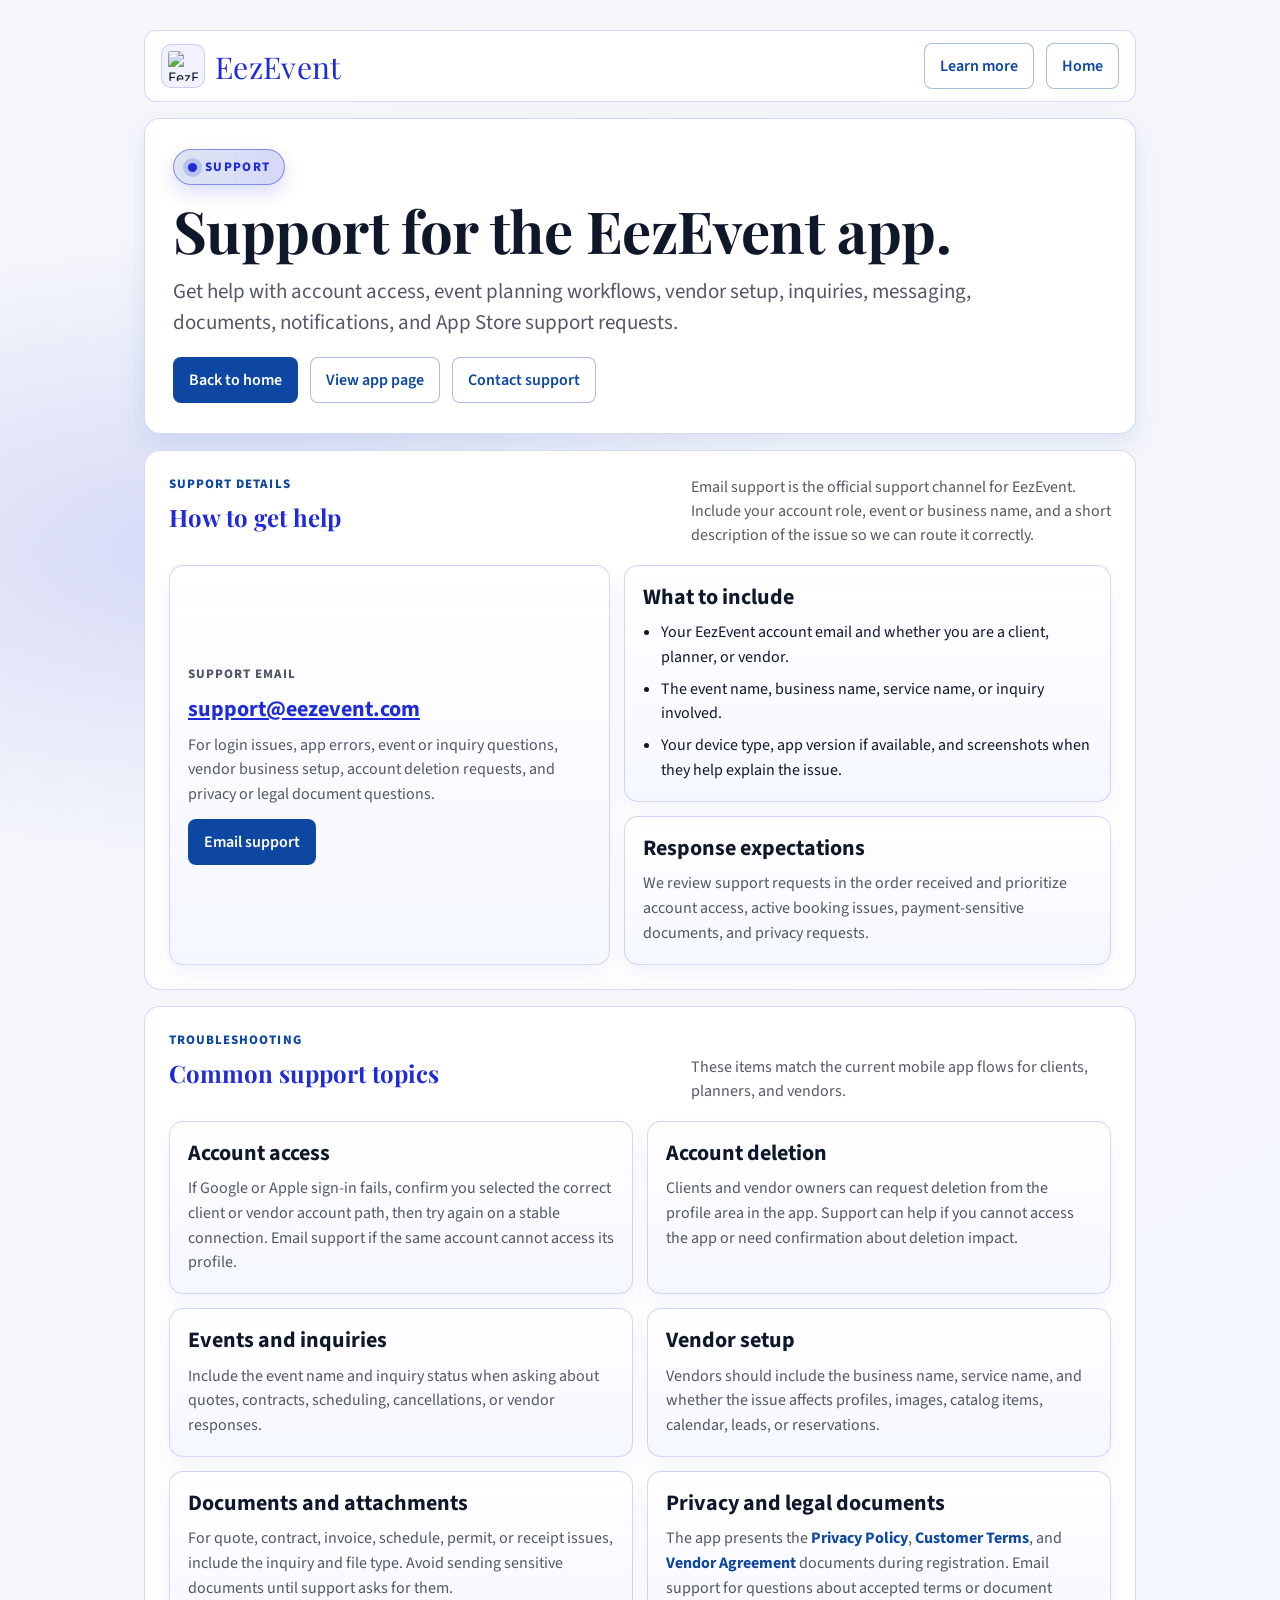
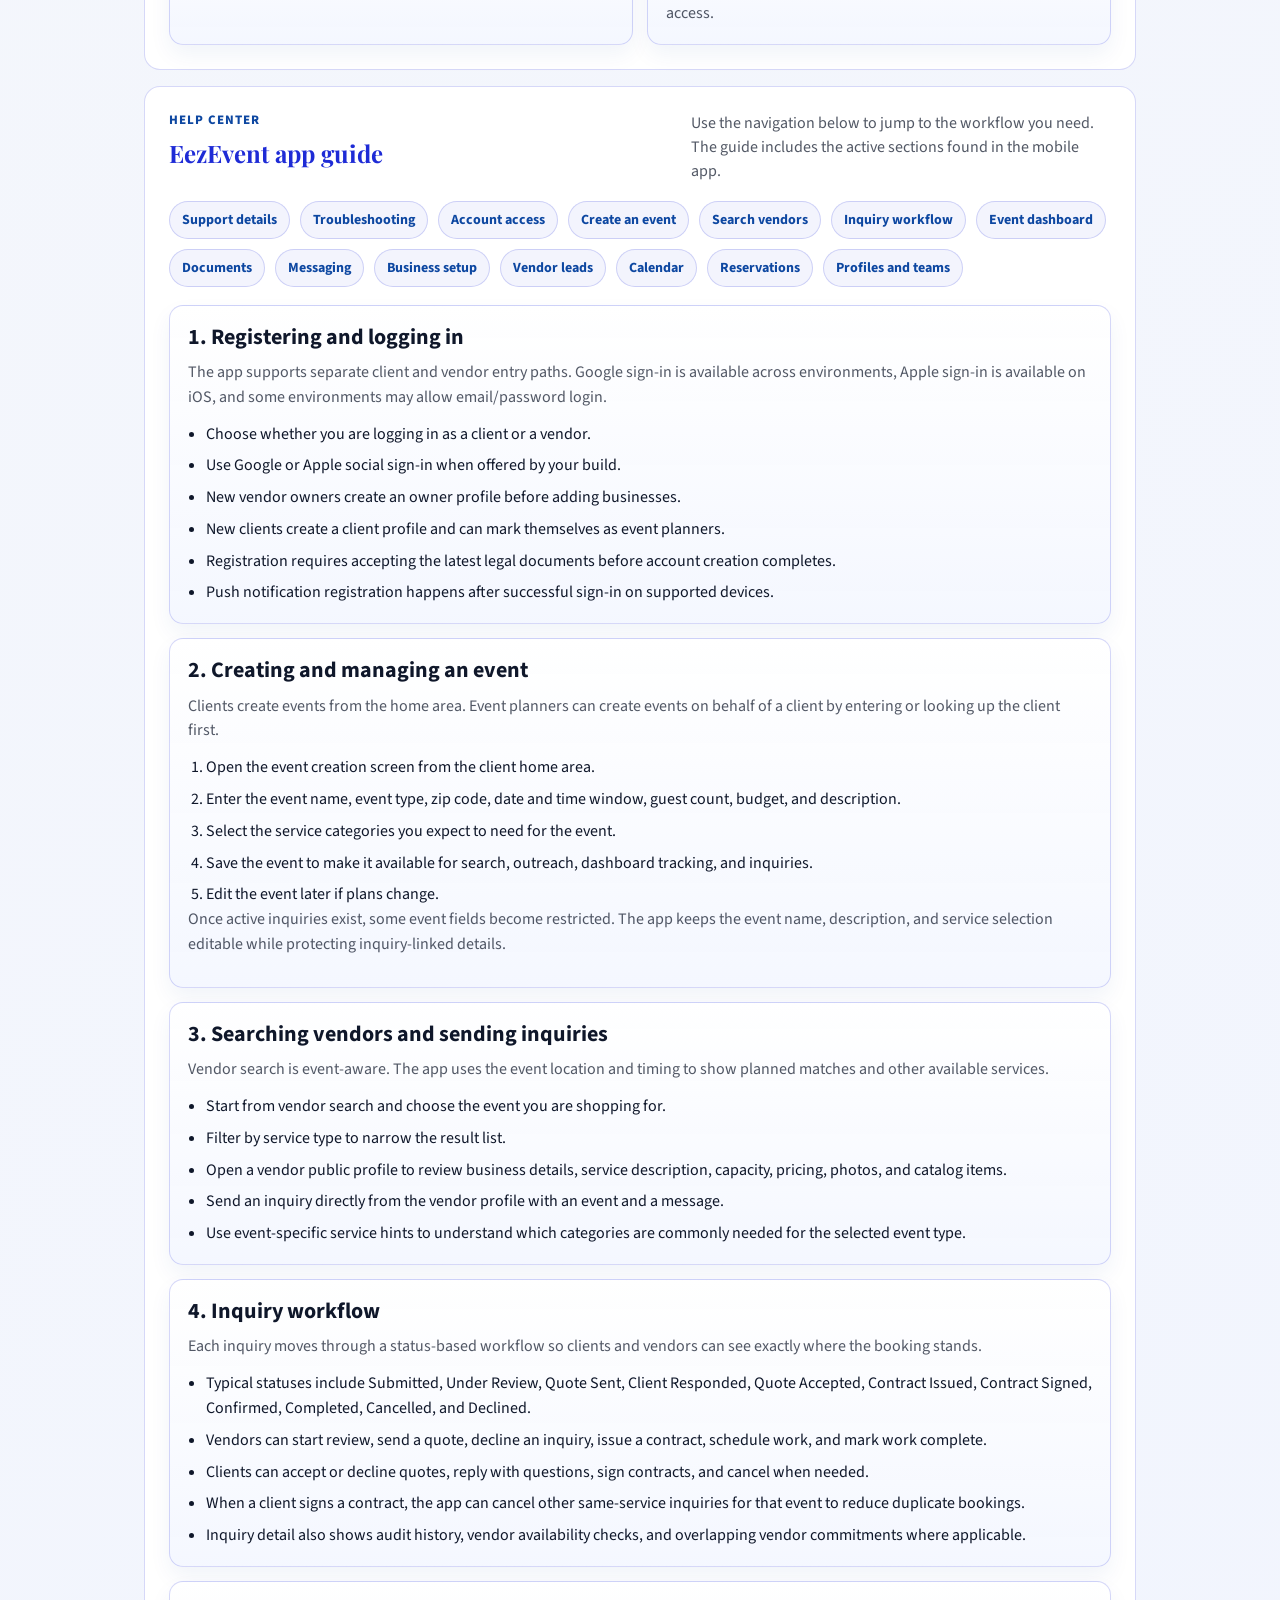
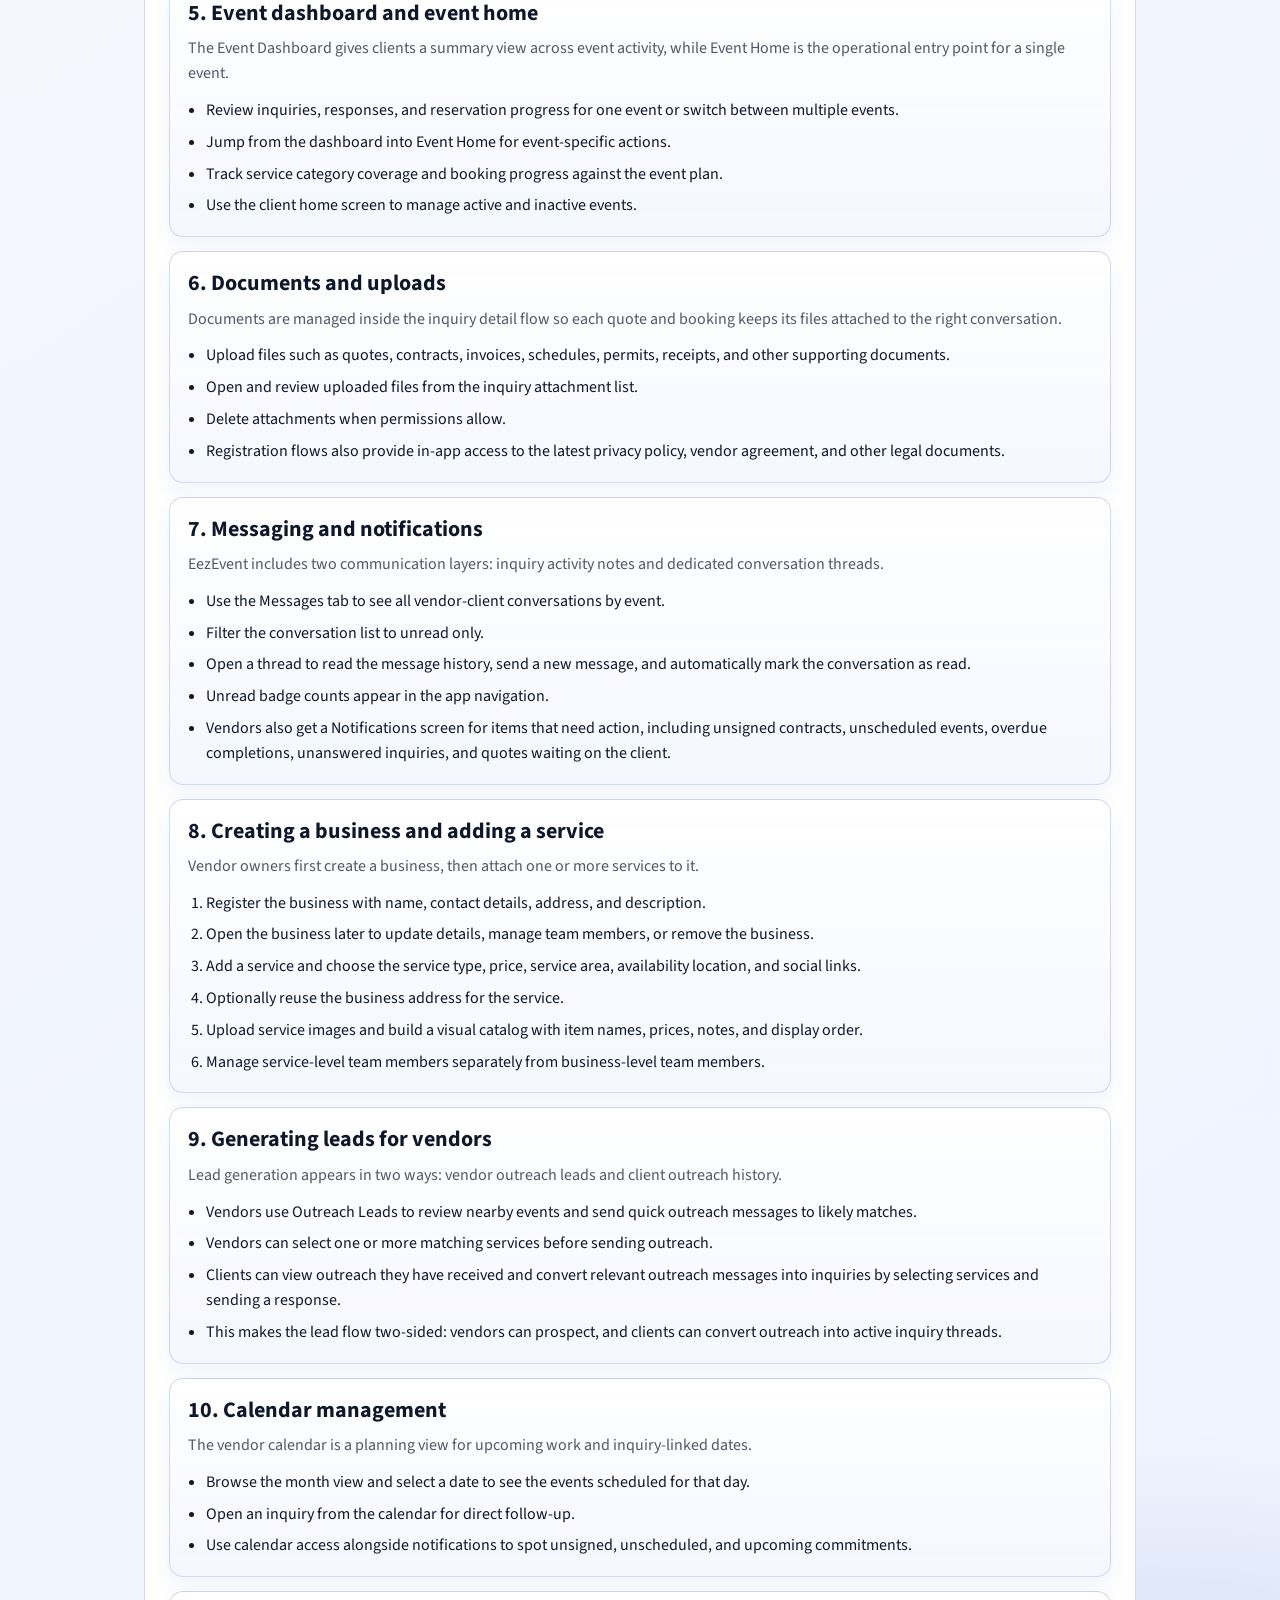
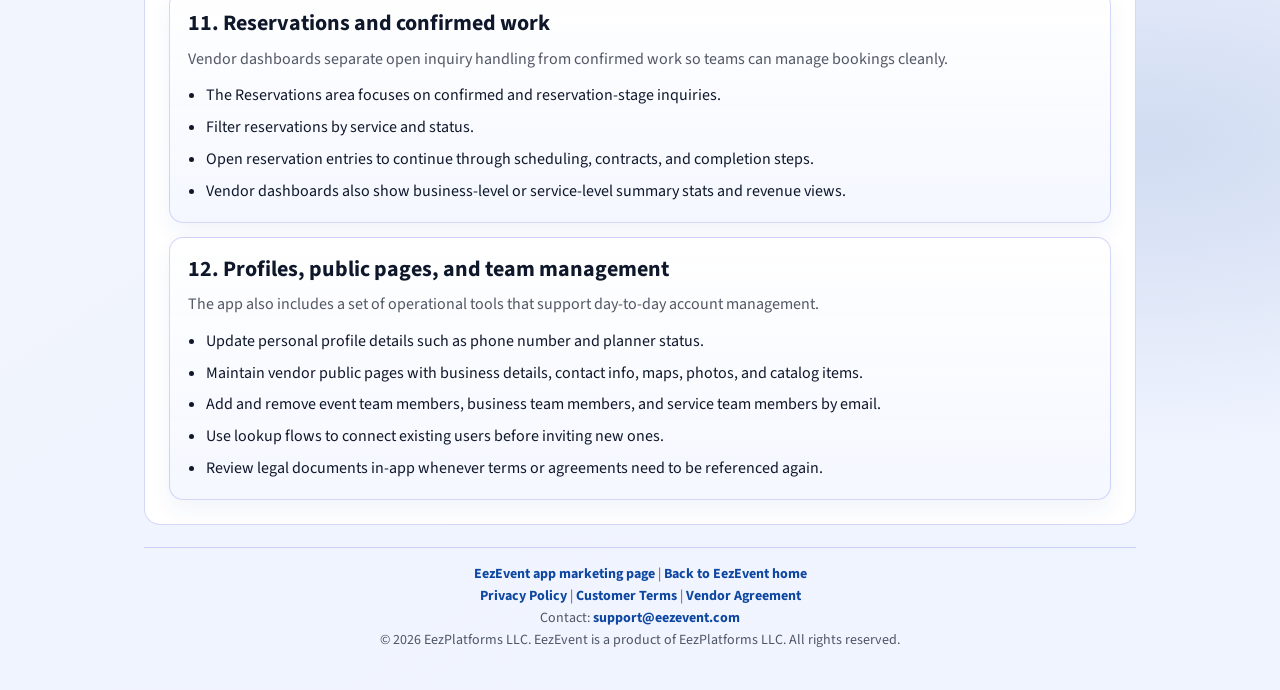
==== help.html @ 7f9d5bac "Add vendor agreement and marketing page for EezEvent app launch" ====
<!doctype html>
<html lang="en">
  <head>
    <meta charset="UTF-8" />
    <meta name="viewport" content="width=device-width, initial-scale=1.0" />
    <title>EezEvent Support</title>
    <meta
      name="description"
      content="EezEvent support details, contact information, troubleshooting, account help, and app workflow documentation for clients, planners, and vendors."
    />
    <meta property="og:title" content="EezEvent Support" />
    <meta
      property="og:description"
      content="Support details and documentation for account setup, events, inquiries, messaging, business setup, leads, and calendar workflows."
    />
    <meta property="og:type" content="website" />
    <link rel="icon" type="image/png" sizes="32x32" href="./assets/eezevent-just-logo.png" />
    <link rel="icon" type="image/png" sizes="192x192" href="./assets/eezevent-just-logo.png" />
    <link rel="apple-touch-icon" href="./assets/eezevent-just-logo.png" />
    <link rel="preconnect" href="https://fonts.googleapis.com" />
    <link rel="preconnect" href="https://fonts.gstatic.com" crossorigin />
    <link
      href="https://fonts.googleapis.com/css2?family=Playfair+Display:wght@500;600;700&family=Source+Sans+3:wght@400;500;600;700&display=swap"
      rel="stylesheet"
    />
    <link rel="stylesheet" href="./styles.css" />
  </head>
  <body>
    <main class="page">
      <header class="topbar">
        <div class="brand-lockup">
          <img class="brand-logo" src="./assets/eezevent-just-logo.png" alt="EezEvent logo" />
          <span class="brand-wordmark">EezEvent</span>
        </div>
        <div class="button-row topbar-actions">
          <a class="btn btn-outline" href="./marketing.html">Learn more</a>
          <a class="btn btn-outline" href="./index.html">Home</a>
        </div>
      </header>

      <section class="hero-panel">
        <p class="eyebrow">Support</p>
        <h1>Support for the EezEvent app.</h1>
        <p class="subtitle">
          Get help with account access, event planning workflows, vendor setup, inquiries,
          messaging, documents, notifications, and App Store support requests.
        </p>
        <div class="button-row">
          <a class="btn btn-solid" href="./index.html">Back to home</a>
          <a class="btn btn-outline" href="./marketing.html">View app page</a>
          <a class="btn btn-outline" href="mailto:support@eezevent.com?subject=EezEvent%20help%20request"
            >Contact support</a
          >
        </div>
      </section>

      <section class="section support-center" id="support">
        <div class="section-heading">
          <div>
            <p class="section-kicker">Support Details</p>
            <h2>How to get help</h2>
          </div>
          <p class="section-intro">
            Email support is the official support channel for EezEvent. Include your account role,
            event or business name, and a short description of the issue so we can route it correctly.
          </p>
        </div>

        <div class="support-layout">
          <article class="support-card support-primary">
            <p class="support-label">Support email</p>
            <h3><a href="mailto:support@eezevent.com">support@eezevent.com</a></h3>
            <p>
              For login issues, app errors, event or inquiry questions, vendor business setup,
              account deletion requests, and privacy or legal document questions.
            </p>
            <a class="btn btn-solid" href="mailto:support@eezevent.com?subject=EezEvent%20support%20request"
              >Email support</a
            >
          </article>

          <div class="support-list" aria-label="Support request guidance">
            <article class="support-card">
              <h3>What to include</h3>
              <ul>
                <li>Your EezEvent account email and whether you are a client, planner, or vendor.</li>
                <li>The event name, business name, service name, or inquiry involved.</li>
                <li>Your device type, app version if available, and screenshots when they help explain the issue.</li>
              </ul>
            </article>

            <article class="support-card">
              <h3>Response expectations</h3>
              <p>
                We review support requests in the order received and prioritize account access,
                active booking issues, payment-sensitive documents, and privacy requests.
              </p>
            </article>
          </div>
        </div>
      </section>

      <section class="section support-center" id="troubleshooting">
        <div class="section-heading">
          <div>
            <p class="section-kicker">Troubleshooting</p>
            <h2>Common support topics</h2>
          </div>
          <p class="section-intro">
            These items match the current mobile app flows for clients, planners, and vendors.
          </p>
        </div>

        <div class="support-topic-grid">
          <article class="support-card">
            <h3>Account access</h3>
            <p>
              If Google or Apple sign-in fails, confirm you selected the correct client or vendor
              account path, then try again on a stable connection. Email support if the same account
              cannot access its profile.
            </p>
          </article>

          <article class="support-card">
            <h3>Account deletion</h3>
            <p>
              Clients and vendor owners can request deletion from the profile area in the app.
              Support can help if you cannot access the app or need confirmation about deletion impact.
            </p>
          </article>

          <article class="support-card">
            <h3>Events and inquiries</h3>
            <p>
              Include the event name and inquiry status when asking about quotes, contracts,
              scheduling, cancellations, or vendor responses.
            </p>
          </article>

          <article class="support-card">
            <h3>Vendor setup</h3>
            <p>
              Vendors should include the business name, service name, and whether the issue affects
              profiles, images, catalog items, calendar, leads, or reservations.
            </p>
          </article>

          <article class="support-card">
            <h3>Documents and attachments</h3>
            <p>
              For quote, contract, invoice, schedule, permit, or receipt issues, include the inquiry
              and file type. Avoid sending sensitive documents until support asks for them.
            </p>
          </article>

          <article class="support-card">
            <h3>Privacy and legal documents</h3>
            <p>
              The app presents the
              <a class="footer-link" href="./agreements/privacy-policy.html">Privacy Policy</a>,
              <a class="footer-link" href="./agreements/customer-agreement.html">Customer Terms</a>,
              and
              <a class="footer-link" href="./agreements/vendor-agreement.html">Vendor Agreement</a>
              documents during registration. Email support for questions about accepted terms or
              document access.
            </p>
          </article>
        </div>
      </section>

      <section class="section help-center">
        <div class="section-heading">
          <div>
            <p class="section-kicker">Help Center</p>
            <h2>EezEvent app guide</h2>
          </div>
          <p class="section-intro">
            Use the navigation below to jump to the workflow you need. The guide includes the
            active sections found in the mobile app.
          </p>
        </div>

        <nav class="help-nav" aria-label="Help guide sections">
          <a href="#support">Support details</a>
          <a href="#troubleshooting">Troubleshooting</a>
          <a href="#help-account">Account access</a>
          <a href="#help-events">Create an event</a>
          <a href="#help-search">Search vendors</a>
          <a href="#help-inquiries">Inquiry workflow</a>
          <a href="#help-dashboard">Event dashboard</a>
          <a href="#help-documents">Documents</a>
          <a href="#help-messaging">Messaging</a>
          <a href="#help-business">Business setup</a>
          <a href="#help-leads">Vendor leads</a>
          <a href="#help-calendar">Calendar</a>
          <a href="#help-reservations">Reservations</a>
          <a href="#help-profile">Profiles and teams</a>
        </nav>

        <div class="help-grid">
          <article class="help-topic" id="help-account">
            <h3>1. Registering and logging in</h3>
            <p>
              The app supports separate client and vendor entry paths. Google sign-in is available across environments,
              Apple sign-in is available on iOS, and some environments may allow email/password login.
            </p>
            <ul>
              <li>Choose whether you are logging in as a client or a vendor.</li>
              <li>Use Google or Apple social sign-in when offered by your build.</li>
              <li>New vendor owners create an owner profile before adding businesses.</li>
              <li>New clients create a client profile and can mark themselves as event planners.</li>
              <li>Registration requires accepting the latest legal documents before account creation completes.</li>
              <li>Push notification registration happens after successful sign-in on supported devices.</li>
            </ul>
          </article>

          <article class="help-topic" id="help-events">
            <h3>2. Creating and managing an event</h3>
            <p>
              Clients create events from the home area. Event planners can create events on behalf of a client by entering or
              looking up the client first.
            </p>
            <ol>
              <li>Open the event creation screen from the client home area.</li>
              <li>Enter the event name, event type, zip code, date and time window, guest count, budget, and description.</li>
              <li>Select the service categories you expect to need for the event.</li>
              <li>Save the event to make it available for search, outreach, dashboard tracking, and inquiries.</li>
              <li>Edit the event later if plans change.</li>
            </ol>
            <p>
              Once active inquiries exist, some event fields become restricted. The app keeps the event name, description,
              and service selection editable while protecting inquiry-linked details.
            </p>
          </article>

          <article class="help-topic" id="help-search">
            <h3>3. Searching vendors and sending inquiries</h3>
            <p>
              Vendor search is event-aware. The app uses the event location and timing to show planned matches and other available services.
            </p>
            <ul>
              <li>Start from vendor search and choose the event you are shopping for.</li>
              <li>Filter by service type to narrow the result list.</li>
              <li>Open a vendor public profile to review business details, service description, capacity, pricing, photos, and catalog items.</li>
              <li>Send an inquiry directly from the vendor profile with an event and a message.</li>
              <li>Use event-specific service hints to understand which categories are commonly needed for the selected event type.</li>
            </ul>
          </article>

          <article class="help-topic" id="help-inquiries">
            <h3>4. Inquiry workflow</h3>
            <p>
              Each inquiry moves through a status-based workflow so clients and vendors can see exactly where the booking stands.
            </p>
            <ul>
              <li>Typical statuses include Submitted, Under Review, Quote Sent, Client Responded, Quote Accepted, Contract Issued, Contract Signed, Confirmed, Completed, Cancelled, and Declined.</li>
              <li>Vendors can start review, send a quote, decline an inquiry, issue a contract, schedule work, and mark work complete.</li>
              <li>Clients can accept or decline quotes, reply with questions, sign contracts, and cancel when needed.</li>
              <li>When a client signs a contract, the app can cancel other same-service inquiries for that event to reduce duplicate bookings.</li>
              <li>Inquiry detail also shows audit history, vendor availability checks, and overlapping vendor commitments where applicable.</li>
            </ul>
          </article>

          <article class="help-topic" id="help-dashboard">
            <h3>5. Event dashboard and event home</h3>
            <p>
              The Event Dashboard gives clients a summary view across event activity, while Event Home is the operational entry point for a single event.
            </p>
            <ul>
              <li>Review inquiries, responses, and reservation progress for one event or switch between multiple events.</li>
              <li>Jump from the dashboard into Event Home for event-specific actions.</li>
              <li>Track service category coverage and booking progress against the event plan.</li>
              <li>Use the client home screen to manage active and inactive events.</li>
            </ul>
          </article>

          <article class="help-topic" id="help-documents">
            <h3>6. Documents and uploads</h3>
            <p>
              Documents are managed inside the inquiry detail flow so each quote and booking keeps its files attached to the right conversation.
            </p>
            <ul>
              <li>Upload files such as quotes, contracts, invoices, schedules, permits, receipts, and other supporting documents.</li>
              <li>Open and review uploaded files from the inquiry attachment list.</li>
              <li>Delete attachments when permissions allow.</li>
              <li>Registration flows also provide in-app access to the latest privacy policy, vendor agreement, and other legal documents.</li>
            </ul>
          </article>

          <article class="help-topic" id="help-messaging">
            <h3>7. Messaging and notifications</h3>
            <p>
              EezEvent includes two communication layers: inquiry activity notes and dedicated conversation threads.
            </p>
            <ul>
              <li>Use the Messages tab to see all vendor-client conversations by event.</li>
              <li>Filter the conversation list to unread only.</li>
              <li>Open a thread to read the message history, send a new message, and automatically mark the conversation as read.</li>
              <li>Unread badge counts appear in the app navigation.</li>
              <li>Vendors also get a Notifications screen for items that need action, including unsigned contracts, unscheduled events, overdue completions, unanswered inquiries, and quotes waiting on the client.</li>
            </ul>
          </article>

          <article class="help-topic" id="help-business">
            <h3>8. Creating a business and adding a service</h3>
            <p>
              Vendor owners first create a business, then attach one or more services to it.
            </p>
            <ol>
              <li>Register the business with name, contact details, address, and description.</li>
              <li>Open the business later to update details, manage team members, or remove the business.</li>
              <li>Add a service and choose the service type, price, service area, availability location, and social links.</li>
              <li>Optionally reuse the business address for the service.</li>
              <li>Upload service images and build a visual catalog with item names, prices, notes, and display order.</li>
              <li>Manage service-level team members separately from business-level team members.</li>
            </ol>
          </article>

          <article class="help-topic" id="help-leads">
            <h3>9. Generating leads for vendors</h3>
            <p>
              Lead generation appears in two ways: vendor outreach leads and client outreach history.
            </p>
            <ul>
              <li>Vendors use Outreach Leads to review nearby events and send quick outreach messages to likely matches.</li>
              <li>Vendors can select one or more matching services before sending outreach.</li>
              <li>Clients can view outreach they have received and convert relevant outreach messages into inquiries by selecting services and sending a response.</li>
              <li>This makes the lead flow two-sided: vendors can prospect, and clients can convert outreach into active inquiry threads.</li>
            </ul>
          </article>

          <article class="help-topic" id="help-calendar">
            <h3>10. Calendar management</h3>
            <p>
              The vendor calendar is a planning view for upcoming work and inquiry-linked dates.
            </p>
            <ul>
              <li>Browse the month view and select a date to see the events scheduled for that day.</li>
              <li>Open an inquiry from the calendar for direct follow-up.</li>
              <li>Use calendar access alongside notifications to spot unsigned, unscheduled, and upcoming commitments.</li>
            </ul>
          </article>

          <article class="help-topic" id="help-reservations">
            <h3>11. Reservations and confirmed work</h3>
            <p>
              Vendor dashboards separate open inquiry handling from confirmed work so teams can manage bookings cleanly.
            </p>
            <ul>
              <li>The Reservations area focuses on confirmed and reservation-stage inquiries.</li>
              <li>Filter reservations by service and status.</li>
              <li>Open reservation entries to continue through scheduling, contracts, and completion steps.</li>
              <li>Vendor dashboards also show business-level or service-level summary stats and revenue views.</li>
            </ul>
          </article>

          <article class="help-topic" id="help-profile">
            <h3>12. Profiles, public pages, and team management</h3>
            <p>
              The app also includes a set of operational tools that support day-to-day account management.
            </p>
            <ul>
              <li>Update personal profile details such as phone number and planner status.</li>
              <li>Maintain vendor public pages with business details, contact info, maps, photos, and catalog items.</li>
              <li>Add and remove event team members, business team members, and service team members by email.</li>
              <li>Use lookup flows to connect existing users before inviting new ones.</li>
              <li>Review legal documents in-app whenever terms or agreements need to be referenced again.</li>
            </ul>
          </article>
        </div>
      </section>

      <footer class="launch-note">
        <p>
          <a class="footer-link" href="./marketing.html">EezEvent app marketing page</a> |
          <a class="footer-link" href="./index.html">Back to EezEvent home</a>
        </p>
        <p>
          <a class="footer-link" href="./agreements/privacy-policy.html">Privacy Policy</a> |
          <a class="footer-link" href="./agreements/customer-agreement.html">Customer Terms</a> |
          <a class="footer-link" href="./agreements/vendor-agreement.html">Vendor Agreement</a>
        </p>
        <p>Contact: <a class="footer-link" href="mailto:support@eezevent.com">support@eezevent.com</a></p>
        <p>© 2026 EezPlatforms LLC. EezEvent is a product of EezPlatforms LLC. All rights reserved.</p>
      </footer>
    </main>
  </body>
</html>
---- styles.css ----
:root {
  --ink: #0f172a;
  --ink-soft: rgba(15, 23, 42, 0.72);
  --navy: #0d47a1;
  --navy-strong: #1e2bd6;
  --paper: #f5f7fb;
  --surface: #ffffff;
  --line: rgba(30, 43, 214, 0.18);
}

* {
  box-sizing: border-box;
}

html,
body {
  margin: 0;
  min-height: 100%;
  font-family: "Source Sans 3", system-ui, -apple-system, sans-serif;
  color: var(--ink);
  background:
    radial-gradient(1000px 480px at 15% 10%, rgba(30, 43, 214, 0.14), transparent 65%),
    radial-gradient(900px 480px at 90% 90%, rgba(13, 71, 161, 0.14), transparent 65%),
    linear-gradient(145deg, var(--paper), #f0f4ff);
}

html {
  scroll-behavior: smooth;
}

.page {
  min-height: 100vh;
  max-width: 1040px;
  margin: 0 auto;
  padding: 30px 24px 38px;
  display: grid;
  gap: 16px;
}

.topbar {
  padding: 12px 16px;
  border: 1px solid var(--line);
  border-radius: 12px;
  background: var(--surface);
  display: flex;
  align-items: center;
  justify-content: space-between;
  gap: 14px;
}

.brand-lockup {
  display: inline-flex;
  align-items: center;
  gap: 10px;
  min-width: 0;
}

.brand-logo {
  display: block;
  width: 44px;
  height: 44px;
  object-fit: contain;
  border-radius: 10px;
  background: rgba(30, 43, 214, 0.06);
  border: 1px solid rgba(30, 43, 214, 0.18);
  padding: 6px;
  flex-shrink: 0;
}

.brand-wordmark {
  font-family: "Playfair Display", Georgia, serif;
  font-size: 30px;
  line-height: 1;
  letter-spacing: 0.01em;
  color: var(--navy-strong);
  white-space: nowrap;
  transform: translateY(1px);
}

.topbar-note {
  margin: 0;
  color: var(--ink-soft);
  font-weight: 600;
  font-size: 15px;
  text-align: right;
}

.hero-panel {
  padding: 30px 28px;
  border-radius: 16px;
  border: 1px solid var(--line);
  background: var(--surface);
  box-shadow: 0 10px 28px rgba(13, 71, 161, 0.1);
}

.eyebrow {
  margin: 0 0 14px;
  display: inline-flex;
  align-items: center;
  gap: 8px;
  padding: 8px 14px;
  border-radius: 999px;
  border: 1px solid rgba(30, 43, 214, 0.46);
  background: linear-gradient(90deg, rgba(13, 71, 161, 0.14), rgba(30, 43, 214, 0.18));
  color: var(--navy-strong);
  letter-spacing: 0.1em;
  font-size: 13px;
  font-weight: 800;
  text-transform: uppercase;
  box-shadow: 0 8px 18px rgba(30, 43, 214, 0.16);
}

.eyebrow::before {
  content: "";
  width: 9px;
  height: 9px;
  border-radius: 50%;
  background: var(--navy-strong);
  box-shadow: 0 0 0 5px rgba(30, 43, 214, 0.18);
}

h1,
h2 {
  margin: 0;
  font-family: "Playfair Display", Georgia, serif;
}

h1 {
  font-size: clamp(36px, 5.3vw, 58px);
  line-height: 1.08;
  letter-spacing: -0.01em;
  max-width: 25ch;
}

.subtitle {
  margin: 14px 0 0;
  max-width: 90ch;
  font-size: clamp(17px, 2.1vw, 21px);
  line-height: 1.5;
  color: var(--ink-soft);
}

.button-row {
  margin-top: 18px;
  display: flex;
  flex-wrap: wrap;
  gap: 12px;
}

.topbar-actions {
  margin-top: 0;
}

.btn {
  text-decoration: none;
  font-weight: 600;
  border-radius: 8px;
  padding: 11px 15px;
  border: 1px solid transparent;
  transition: background 0.18s ease, color 0.18s ease, border-color 0.18s ease;
}

.btn-solid {
  background: var(--navy);
  color: #fff;
}

.btn-outline {
  border-color: rgba(13, 71, 161, 0.35);
  color: var(--navy);
  background: #fff;
}

.btn:hover {
  transform: translateY(-1px);
}

.hero-meta {
  margin-top: 22px;
  display: grid;
  grid-template-columns: repeat(3, minmax(0, 1fr));
  gap: 10px;
}

.hero-meta article {
  border: 1px solid var(--line);
  border-radius: 10px;
  background: rgba(30, 43, 214, 0.04);
  padding: 12px;
}

.hero-meta h3 {
  margin: 0 0 6px;
  font-size: 17px;
  color: var(--ink);
}

.hero-meta p {
  margin: 0;
  color: var(--ink-soft);
  line-height: 1.4;
  font-size: 14px;
}

.marketing-hero {
  padding: 30px 28px;
  border-radius: 16px;
  border: 1px solid var(--line);
  background: var(--surface);
  box-shadow: 0 10px 28px rgba(13, 71, 161, 0.1);
  display: grid;
  grid-template-columns: minmax(0, 1.1fr) minmax(300px, 0.9fr);
  gap: 24px;
  align-items: center;
}

.marketing-copy {
  min-width: 0;
}

.marketing-visual {
  min-height: 390px;
  border-radius: 14px;
  border: 1px solid rgba(13, 71, 161, 0.18);
  background:
    linear-gradient(180deg, rgba(255, 255, 255, 0.74), rgba(245, 247, 251, 0.96)),
    url("./assets/launch-workspace.jpg") center / cover;
  padding: 20px;
  display: flex;
  flex-direction: column;
  justify-content: space-between;
  overflow: hidden;
}

.marketing-hero-logo {
  width: min(260px, 100%);
  height: auto;
  padding: 14px;
  border-radius: 12px;
  border: 1px solid rgba(30, 43, 214, 0.16);
  background: rgba(255, 255, 255, 0.92);
}

.app-preview-panel {
  margin-left: auto;
  width: min(310px, 100%);
  border-radius: 14px;
  border: 1px solid rgba(30, 43, 214, 0.18);
  background: rgba(255, 255, 255, 0.94);
  box-shadow: 0 18px 34px rgba(13, 71, 161, 0.16);
  padding: 14px;
}

.app-preview-header,
.app-preview-list div {
  display: flex;
  align-items: center;
  justify-content: space-between;
  gap: 12px;
}

.app-preview-header {
  padding-bottom: 10px;
  border-bottom: 1px solid var(--line);
  color: var(--ink);
  font-weight: 800;
}

.app-preview-header strong,
.app-preview-list strong {
  color: var(--navy);
  font-size: 13px;
  white-space: nowrap;
}

.app-preview-list {
  display: grid;
  gap: 10px;
  margin-top: 12px;
}

.app-preview-list div {
  padding: 10px;
  border-radius: 10px;
  background: rgba(30, 43, 214, 0.06);
  color: var(--ink-soft);
  font-weight: 700;
}

.section {
  padding: 24px;
  border-radius: 16px;
  border: 1px solid var(--line);
  background: var(--surface);
}

.section h2 {
  margin-bottom: 14px;
  color: var(--navy-strong);
}

.section-heading {
  display: grid;
  grid-template-columns: minmax(0, 1.2fr) minmax(0, 1fr);
  gap: 18px;
  align-items: end;
  margin-bottom: 18px;
}

.section-kicker {
  margin: 0 0 8px;
  color: var(--navy);
  font-weight: 800;
  text-transform: uppercase;
  letter-spacing: 0.08em;
  font-size: 13px;
}

.section-intro {
  margin: 0;
  color: var(--ink-soft);
  line-height: 1.5;
}

.help-nav {
  display: flex;
  flex-wrap: wrap;
  gap: 10px;
  margin-bottom: 18px;
}

.help-nav a {
  text-decoration: none;
  color: var(--navy);
  font-weight: 700;
  font-size: 14px;
  padding: 8px 12px;
  border-radius: 999px;
  border: 1px solid var(--line);
  background: rgba(30, 43, 214, 0.05);
}

.help-grid {
  display: grid;
  grid-template-columns: 1fr;
  gap: 14px;
}

.support-layout {
  display: grid;
  grid-template-columns: minmax(0, 0.95fr) minmax(0, 1.05fr);
  gap: 14px;
  align-items: stretch;
}

.support-list,
.support-topic-grid {
  display: grid;
  gap: 14px;
}

.support-topic-grid {
  grid-template-columns: repeat(2, minmax(0, 1fr));
}

.support-card {
  border: 1px solid var(--line);
  border-radius: 14px;
  background: linear-gradient(180deg, rgba(255, 255, 255, 0.98), rgba(244, 247, 255, 0.96));
  padding: 18px;
  box-shadow: 0 10px 22px rgba(13, 71, 161, 0.06);
}

.support-primary {
  display: flex;
  flex-direction: column;
  align-items: flex-start;
  justify-content: center;
}

.support-label {
  margin: 0 0 8px;
  color: var(--navy);
  font-weight: 800;
  text-transform: uppercase;
  letter-spacing: 0.08em;
  font-size: 13px;
}

.support-card h3 {
  margin: 0 0 10px;
  font-size: 22px;
  line-height: 1.2;
}

.support-card h3 a {
  color: var(--navy-strong);
  overflow-wrap: anywhere;
}

.support-card p {
  margin: 0 0 12px;
  color: var(--ink-soft);
  line-height: 1.55;
}

.support-card p:last-child {
  margin-bottom: 0;
}

.support-card ul {
  margin: 0;
  padding-left: 18px;
  color: var(--ink);
  line-height: 1.55;
}

.support-card li + li {
  margin-top: 7px;
}

.help-topic {
  border: 1px solid var(--line);
  border-radius: 14px;
  background: linear-gradient(180deg, rgba(255, 255, 255, 0.98), rgba(244, 247, 255, 0.96));
  padding: 18px;
  box-shadow: 0 10px 22px rgba(13, 71, 161, 0.06);
}

.help-topic h3 {
  margin: 0 0 10px;
  font-size: 22px;
  line-height: 1.2;
}

.help-topic p {
  margin: 0 0 12px;
  color: var(--ink-soft);
  line-height: 1.55;
}

.help-topic ul,
.help-topic ol {
  margin: 0;
  padding-left: 18px;
  color: var(--ink);
  line-height: 1.55;
}

.help-topic li + li {
  margin-top: 7px;
}

.launch-grid {
  display: grid;
  grid-template-columns: repeat(3, minmax(0, 1fr));
  gap: 12px;
}

.launch-card {
  border: 1px solid var(--line);
  border-radius: 12px;
  background: rgba(30, 43, 214, 0.04);
  padding: 12px;
}

.launch-media {
  width: 100%;
  height: 130px;
  object-fit: cover;
  border-radius: 8px;
  border: 1px solid rgba(13, 71, 161, 0.2);
  margin-bottom: 8px;
}

.launch-card h3 {
  margin: 0 0 6px;
  font-size: 21px;
  line-height: 1.2;
}

.launch-card p {
  margin: 0;
  color: var(--ink-soft);
  line-height: 1.45;
}

.marketing-feature-grid,
.audience-columns {
  display: grid;
  grid-template-columns: repeat(3, minmax(0, 1fr));
  gap: 14px;
}

.marketing-feature,
.audience-columns article {
  border: 1px solid var(--line);
  border-radius: 14px;
  background: rgba(30, 43, 214, 0.04);
  padding: 14px;
}

.marketing-feature img {
  width: 100%;
  height: 150px;
  object-fit: cover;
  border-radius: 10px;
  border: 1px solid rgba(13, 71, 161, 0.2);
  margin-bottom: 10px;
}

.marketing-feature h3,
.audience-columns h2 {
  margin: 0 0 8px;
  line-height: 1.2;
}

.marketing-feature h3 {
  font-size: 21px;
}

.audience-columns h2 {
  color: var(--ink);
  font-size: 24px;
}

.marketing-feature p,
.audience-columns p:last-child {
  margin: 0;
  color: var(--ink-soft);
  line-height: 1.48;
}

.audience {
  padding: 14px 18px;
  border-radius: 12px;
  border: 1px solid var(--line);
  background: var(--surface);
  display: flex;
  align-items: center;
  justify-content: space-between;
  gap: 10px;
}

.audience p {
  margin: 0;
  color: var(--ink-soft);
  font-weight: 600;
}

.audience ul {
  margin: 0;
  padding: 0;
  list-style: none;
  display: flex;
  flex-wrap: wrap;
  gap: 10px;
}

.audience li {
  padding: 5px 10px;
  border-radius: 999px;
  border: 1px solid var(--line);
  background: rgba(30, 43, 214, 0.06);
  color: var(--navy);
  font-weight: 600;
  font-size: 14px;
}

.card-grid {
  display: grid;
  grid-template-columns: repeat(3, minmax(0, 1fr));
  gap: 12px;
}

.card {
  padding: 16px;
  border-radius: 10px;
  border: 1px solid var(--line);
  background: rgba(255, 255, 255, 0.96);
}

.card h3 {
  margin: 0 0 8px;
  font-size: 18px;
  color: var(--ink);
}

.card p {
  margin: 0;
  color: var(--ink-soft);
  line-height: 1.45;
}

.cta {
  padding: 24px;
  border-radius: 14px;
  border: 1px solid var(--line);
  background: linear-gradient(90deg, rgba(13, 71, 161, 0.95), rgba(30, 43, 214, 0.95));
  color: #fff;
  display: flex;
  flex-wrap: wrap;
  align-items: center;
  justify-content: space-between;
  gap: 16px;
}

.cta h2 {
  margin: 0 0 8px;
  color: #fff;
}

.cta p {
  margin: 0;
  color: rgba(255, 255, 255, 0.92);
}

.launch-note {
  margin-top: 6px;
  padding-top: 14px;
  border-top: 1px solid var(--line);
}

.launch-note p {
  margin: 2px 0;
  color: var(--ink-soft);
  text-align: center;
  font-size: 14px;
}

.footer-link {
  color: var(--navy);
  font-weight: 700;
  text-decoration: none;
}

.footer-link:hover {
  text-decoration: underline;
}

@media (max-width: 900px) {
  .hero-meta,
  .launch-grid,
  .card-grid,
  .section-heading,
  .support-layout,
  .support-topic-grid,
  .marketing-hero,
  .marketing-feature-grid,
  .audience-columns {
    grid-template-columns: 1fr;
  }
}

@media (max-width: 640px) {
  .page {
    padding: 16px;
  }

  .topbar {
    flex-direction: column;
    align-items: flex-start;
  }

  .brand-lockup {
    width: 100%;
  }

  .brand-wordmark {
    font-size: 26px;
  }

  .topbar-note {
    text-align: left;
  }

  .hero-panel,
  .marketing-hero,
  .section,
  .cta {
    padding: 20px 16px;
    border-radius: 12px;
  }

  .marketing-visual {
    min-height: 330px;
    padding: 14px;
  }

  h1 {
    max-width: 100%;
  }

  .audience {
    flex-direction: column;
    align-items: flex-start;
  }

  .help-topic {
    padding: 16px;
  }
}
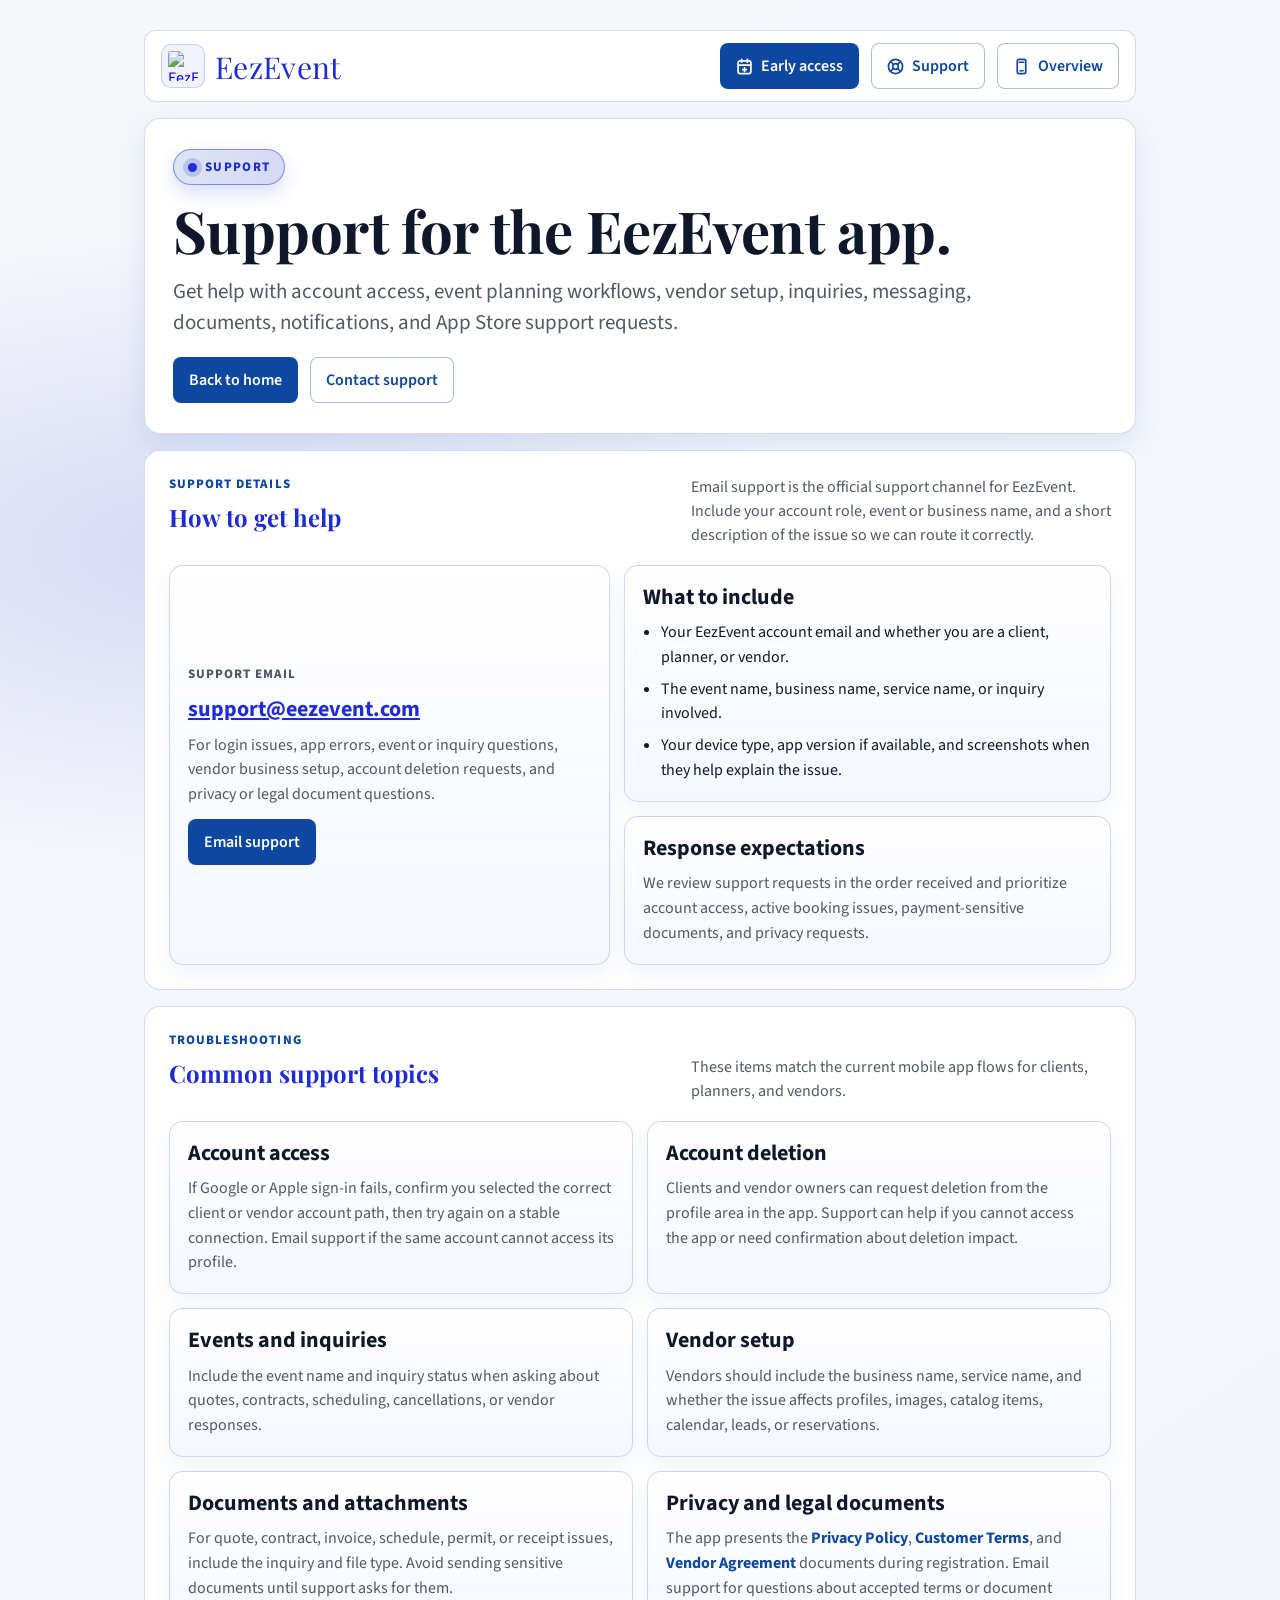
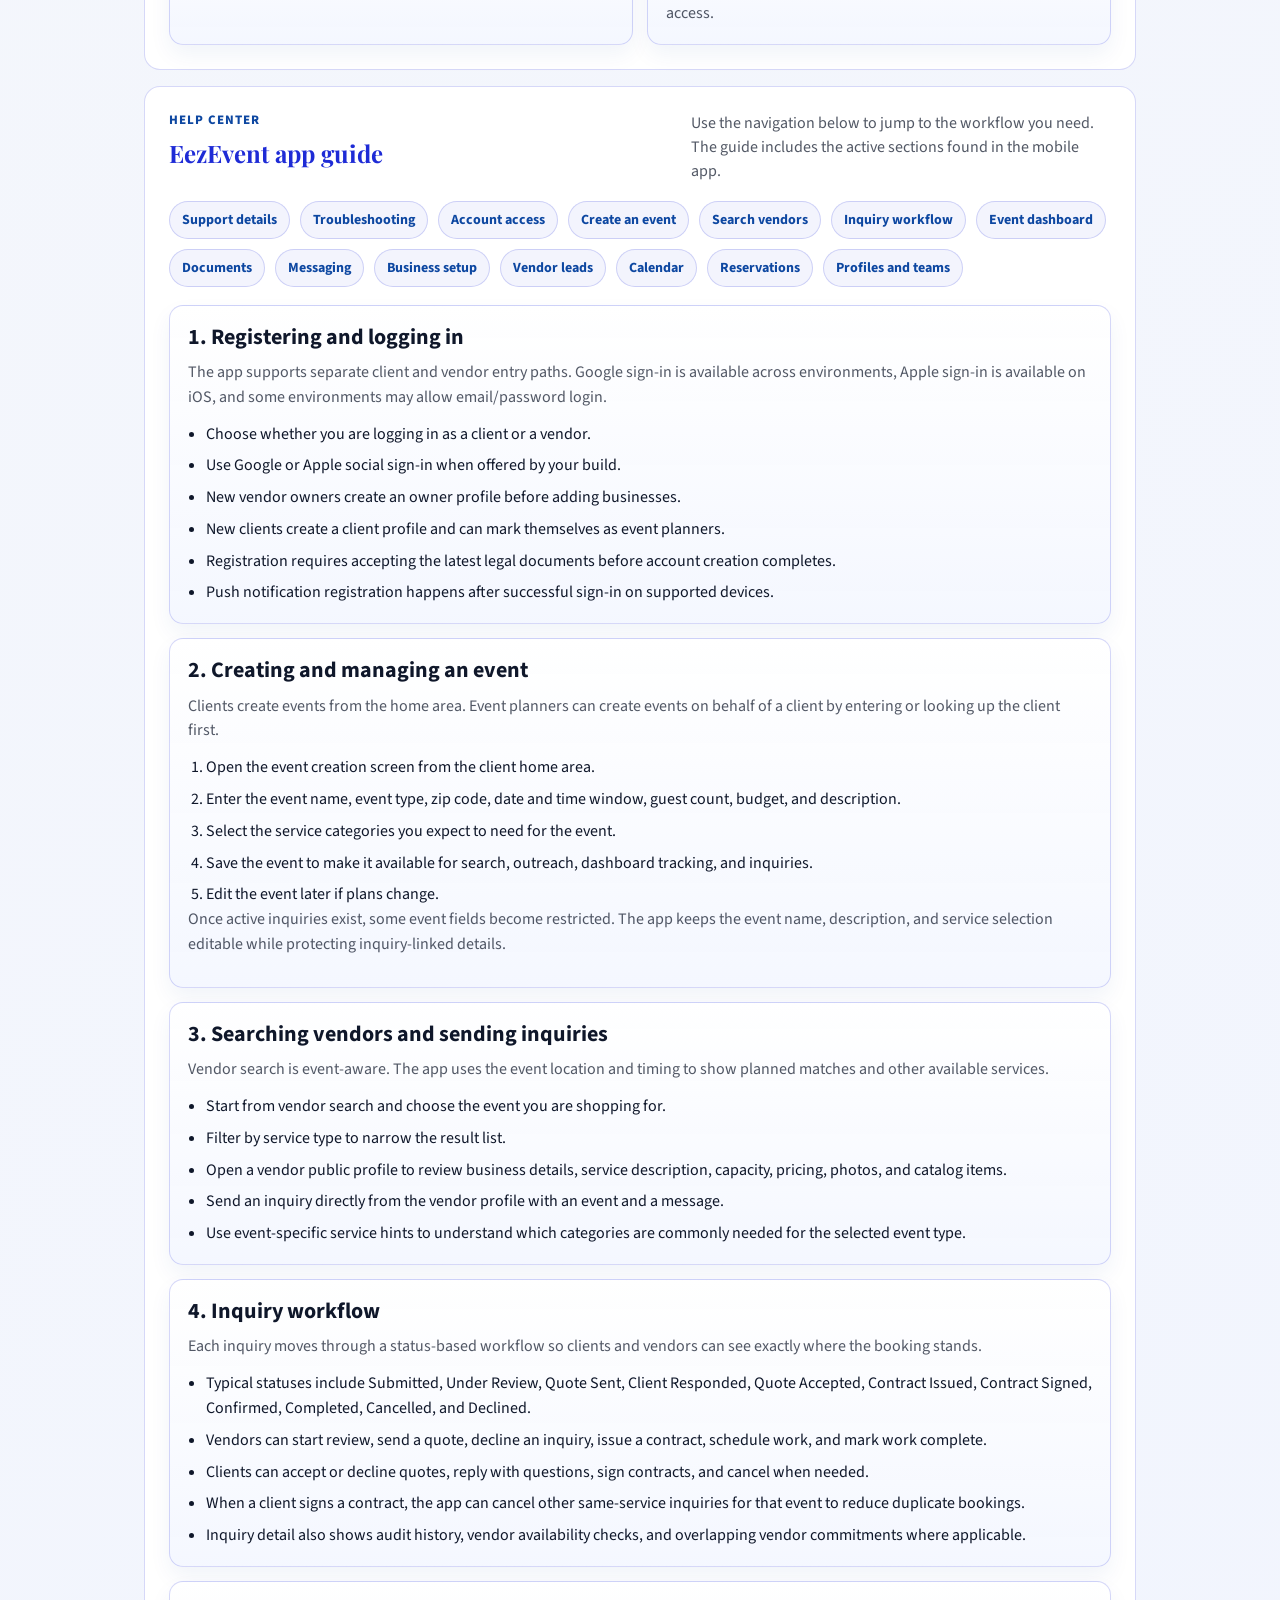
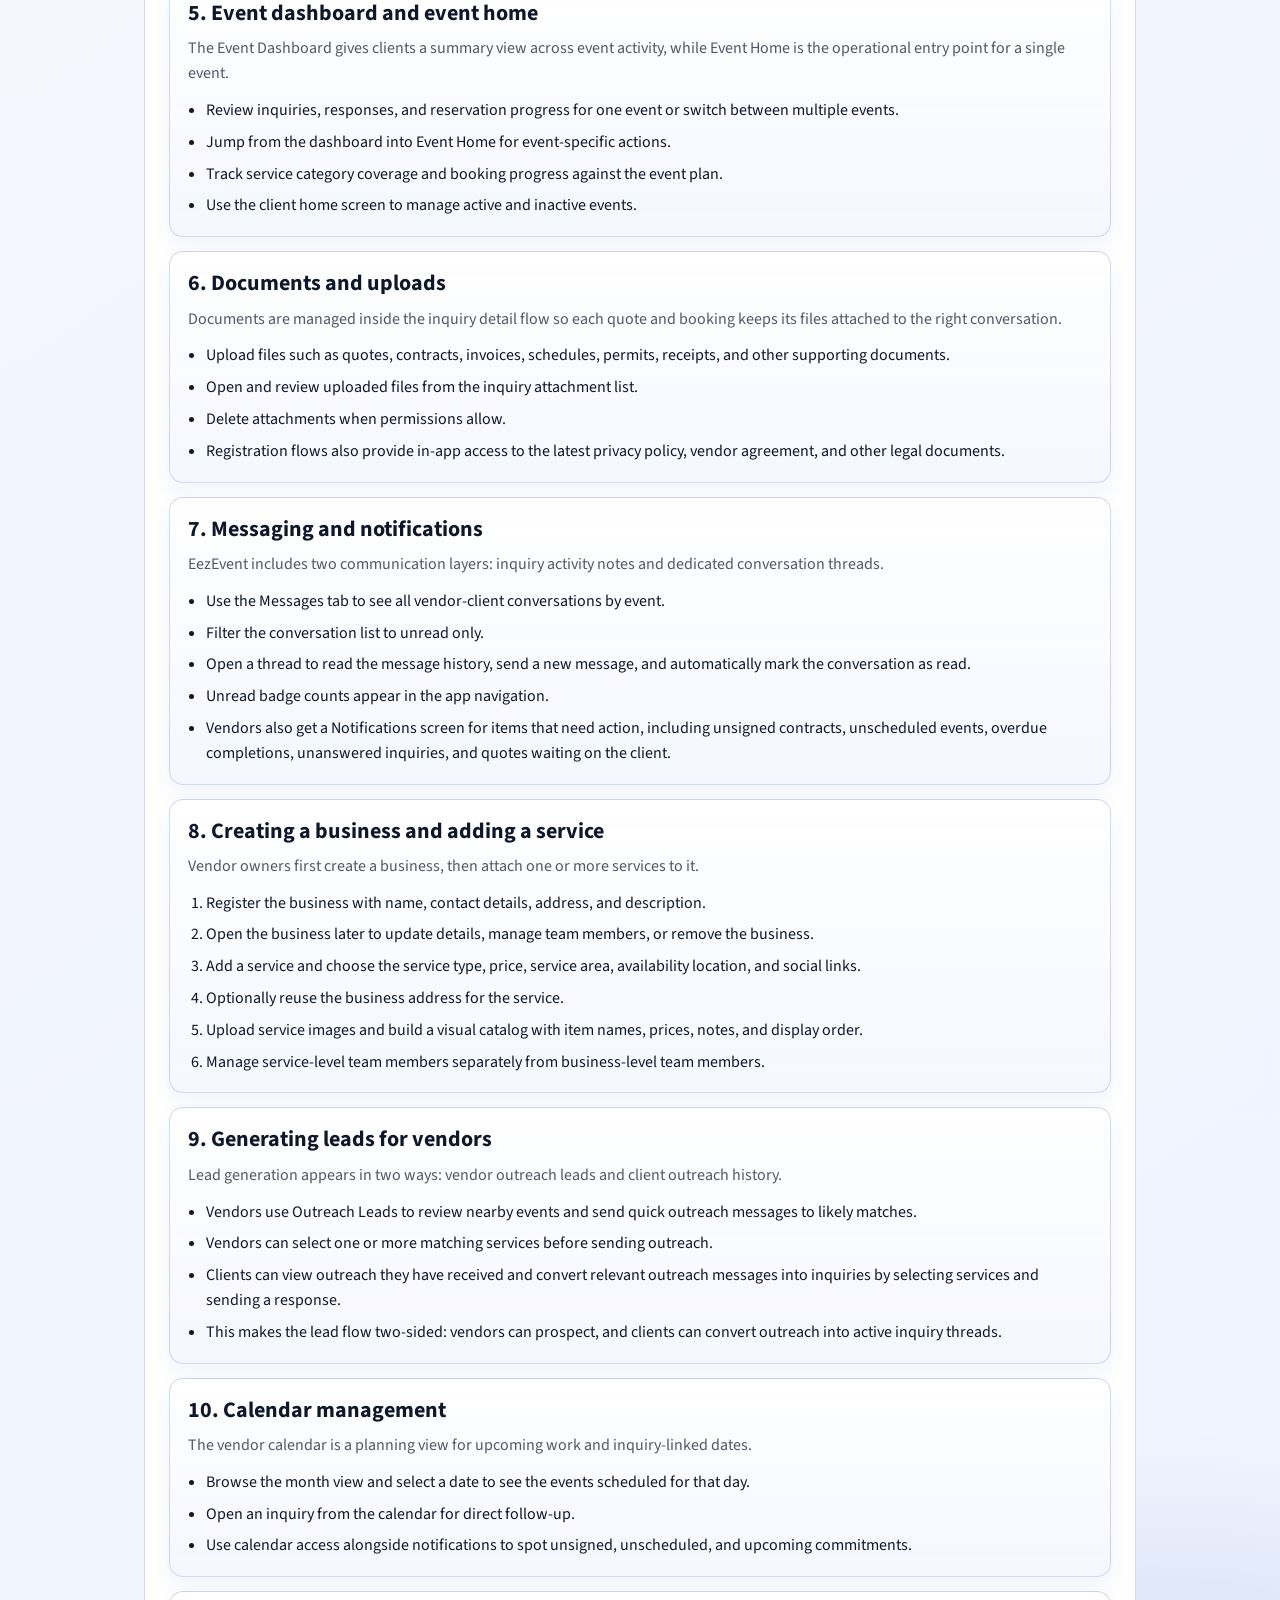
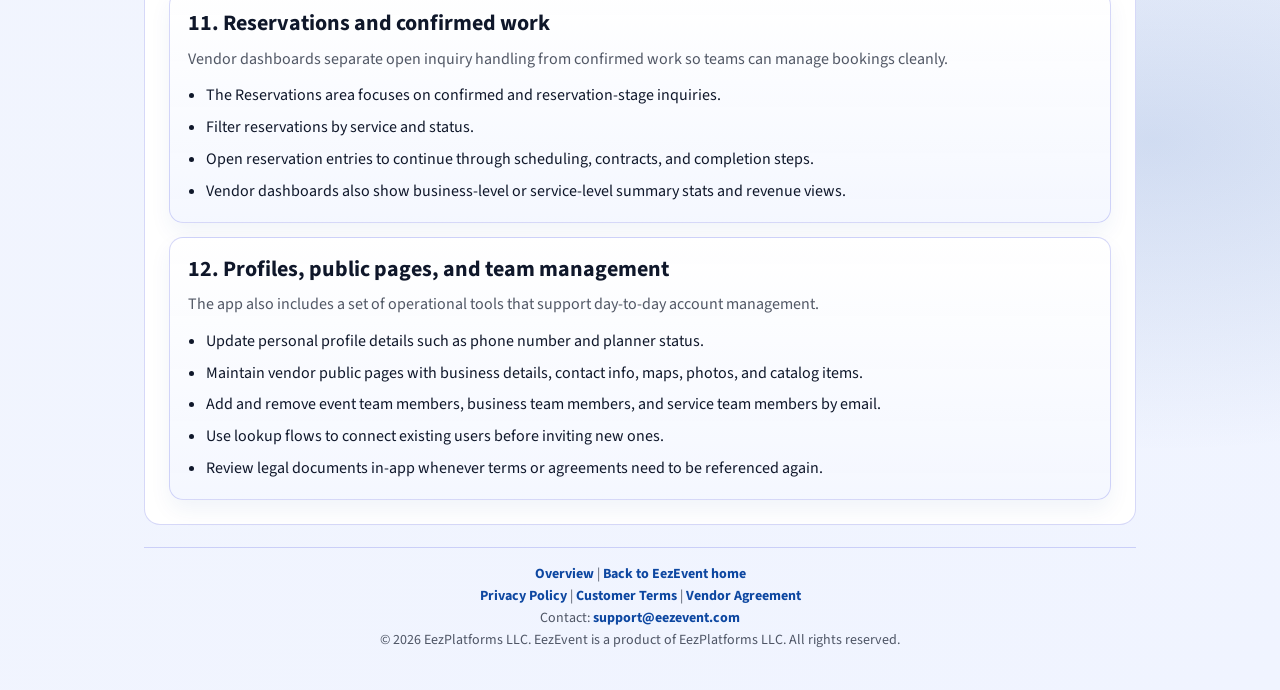
==== commit 6e0a5129: "Refactor code structure for improved readability and maintainability" ====
--- a/help.html
+++ b/help.html
@@ -28,13 +28,18 @@
   <body>
     <main class="page">
       <header class="topbar">
-        <div class="brand-lockup">
+        <a class="brand-lockup" href="./index.html" aria-label="EezEvent home">
           <img class="brand-logo" src="./assets/eezevent-just-logo.png" alt="EezEvent logo" />
           <span class="brand-wordmark">EezEvent</span>
-        </div>
+        </a>
         <div class="button-row topbar-actions">
-          <a class="btn btn-outline" href="./marketing.html">Learn more</a>
-          <a class="btn btn-outline" href="./index.html">Home</a>
+          <a
+            class="btn btn-solid btn-icon btn-waitlist"
+            href="mailto:support@eezevent.com?subject=EezEvent%20early%20access"
+            >Early access</a
+          >
+          <a class="btn btn-outline btn-icon btn-support" href="./help.html">Support</a>
+          <a class="btn btn-outline btn-icon btn-overview" href="./marketing.html">Overview</a>
         </div>
       </header>
 
@@ -47,7 +52,6 @@
         </p>
         <div class="button-row">
           <a class="btn btn-solid" href="./index.html">Back to home</a>
-          <a class="btn btn-outline" href="./marketing.html">View app page</a>
           <a class="btn btn-outline" href="mailto:support@eezevent.com?subject=EezEvent%20help%20request"
             >Contact support</a
           >
@@ -372,7 +376,7 @@
 
       <footer class="launch-note">
         <p>
-          <a class="footer-link" href="./marketing.html">EezEvent app marketing page</a> |
+          <a class="footer-link" href="./marketing.html">Overview</a> |
           <a class="footer-link" href="./index.html">Back to EezEvent home</a>
         </p>
         <p>
--- a/styles.css
+++ b/styles.css
@@ -53,6 +53,7 @@
   align-items: center;
   gap: 10px;
   min-width: 0;
+  text-decoration: none;
 }
 
 .brand-logo {
@@ -149,15 +150,46 @@
 
 .topbar-actions {
   margin-top: 0;
+  justify-content: flex-end;
 }
 
 .btn {
+  display: inline-flex;
+  align-items: center;
+  justify-content: center;
   text-decoration: none;
   font-weight: 600;
   border-radius: 8px;
   padding: 11px 15px;
   border: 1px solid transparent;
+  white-space: nowrap;
   transition: background 0.18s ease, color 0.18s ease, border-color 0.18s ease;
+}
+
+.btn-icon {
+  gap: 8px;
+}
+
+.btn-icon::before {
+  content: "";
+  width: 17px;
+  height: 17px;
+  flex: 0 0 17px;
+  background: currentColor;
+  -webkit-mask: var(--btn-icon) center / contain no-repeat;
+  mask: var(--btn-icon) center / contain no-repeat;
+}
+
+.btn-waitlist {
+  --btn-icon: url("data:image/svg+xml,%3Csvg xmlns='http://www.w3.org/2000/svg' viewBox='0 0 24 24' fill='none' stroke='black' stroke-width='2.4' stroke-linecap='round' stroke-linejoin='round'%3E%3Cpath d='M8 2v4'/%3E%3Cpath d='M16 2v4'/%3E%3Crect x='3' y='4' width='18' height='18' rx='3'/%3E%3Cpath d='M3 10h18'/%3E%3Cpath d='M12 14v5'/%3E%3Cpath d='M9.5 16.5h5'/%3E%3C/svg%3E");
+}
+
+.btn-support {
+  --btn-icon: url("data:image/svg+xml,%3Csvg xmlns='http://www.w3.org/2000/svg' viewBox='0 0 24 24' fill='none' stroke='black' stroke-width='2.4' stroke-linecap='round' stroke-linejoin='round'%3E%3Ccircle cx='12' cy='12' r='10'/%3E%3Ccircle cx='12' cy='12' r='4'/%3E%3Cpath d='m4.93 4.93 4.24 4.24'/%3E%3Cpath d='m14.83 14.83 4.24 4.24'/%3E%3Cpath d='m14.83 9.17 4.24-4.24'/%3E%3Cpath d='m4.93 19.07 4.24-4.24'/%3E%3C/svg%3E");
+}
+
+.btn-overview {
+  --btn-icon: url("data:image/svg+xml,%3Csvg xmlns='http://www.w3.org/2000/svg' viewBox='0 0 24 24' fill='none' stroke='black' stroke-width='2.4' stroke-linecap='round' stroke-linejoin='round'%3E%3Crect x='6' y='2' width='12' height='20' rx='2.5'/%3E%3Cpath d='M10 18h4'/%3E%3Cpath d='M9 6h6'/%3E%3C/svg%3E");
 }
 
 .btn-solid {
@@ -219,72 +251,23 @@
 }
 
 .marketing-visual {
-  min-height: 390px;
   border-radius: 14px;
   border: 1px solid rgba(13, 71, 161, 0.18);
-  background:
-    linear-gradient(180deg, rgba(255, 255, 255, 0.74), rgba(245, 247, 251, 0.96)),
-    url("./assets/launch-workspace.jpg") center / cover;
-  padding: 20px;
-  display: flex;
-  flex-direction: column;
-  justify-content: space-between;
+  background: #fff;
+  padding: 14px;
+  display: flex;
+  align-items: center;
+  justify-content: center;
   overflow: hidden;
 }
 
-.marketing-hero-logo {
-  width: min(260px, 100%);
+.marketing-screenshot {
+  display: block;
+  width: 100%;
   height: auto;
-  padding: 14px;
-  border-radius: 12px;
-  border: 1px solid rgba(30, 43, 214, 0.16);
-  background: rgba(255, 255, 255, 0.92);
-}
-
-.app-preview-panel {
-  margin-left: auto;
-  width: min(310px, 100%);
-  border-radius: 14px;
-  border: 1px solid rgba(30, 43, 214, 0.18);
-  background: rgba(255, 255, 255, 0.94);
-  box-shadow: 0 18px 34px rgba(13, 71, 161, 0.16);
-  padding: 14px;
-}
-
-.app-preview-header,
-.app-preview-list div {
-  display: flex;
-  align-items: center;
-  justify-content: space-between;
-  gap: 12px;
-}
-
-.app-preview-header {
-  padding-bottom: 10px;
-  border-bottom: 1px solid var(--line);
-  color: var(--ink);
-  font-weight: 800;
-}
-
-.app-preview-header strong,
-.app-preview-list strong {
-  color: var(--navy);
-  font-size: 13px;
-  white-space: nowrap;
-}
-
-.app-preview-list {
-  display: grid;
-  gap: 10px;
-  margin-top: 12px;
-}
-
-.app-preview-list div {
-  padding: 10px;
+  max-height: 650px;
+  object-fit: contain;
   border-radius: 10px;
-  background: rgba(30, 43, 214, 0.06);
-  color: var(--ink-soft);
-  font-weight: 700;
 }
 
 .section {
@@ -674,6 +657,11 @@
     text-align: left;
   }
 
+  .topbar-actions {
+    width: 100%;
+    justify-content: flex-start;
+  }
+
   .hero-panel,
   .marketing-hero,
   .section,
@@ -683,7 +671,6 @@
   }
 
   .marketing-visual {
-    min-height: 330px;
     padding: 14px;
   }
 
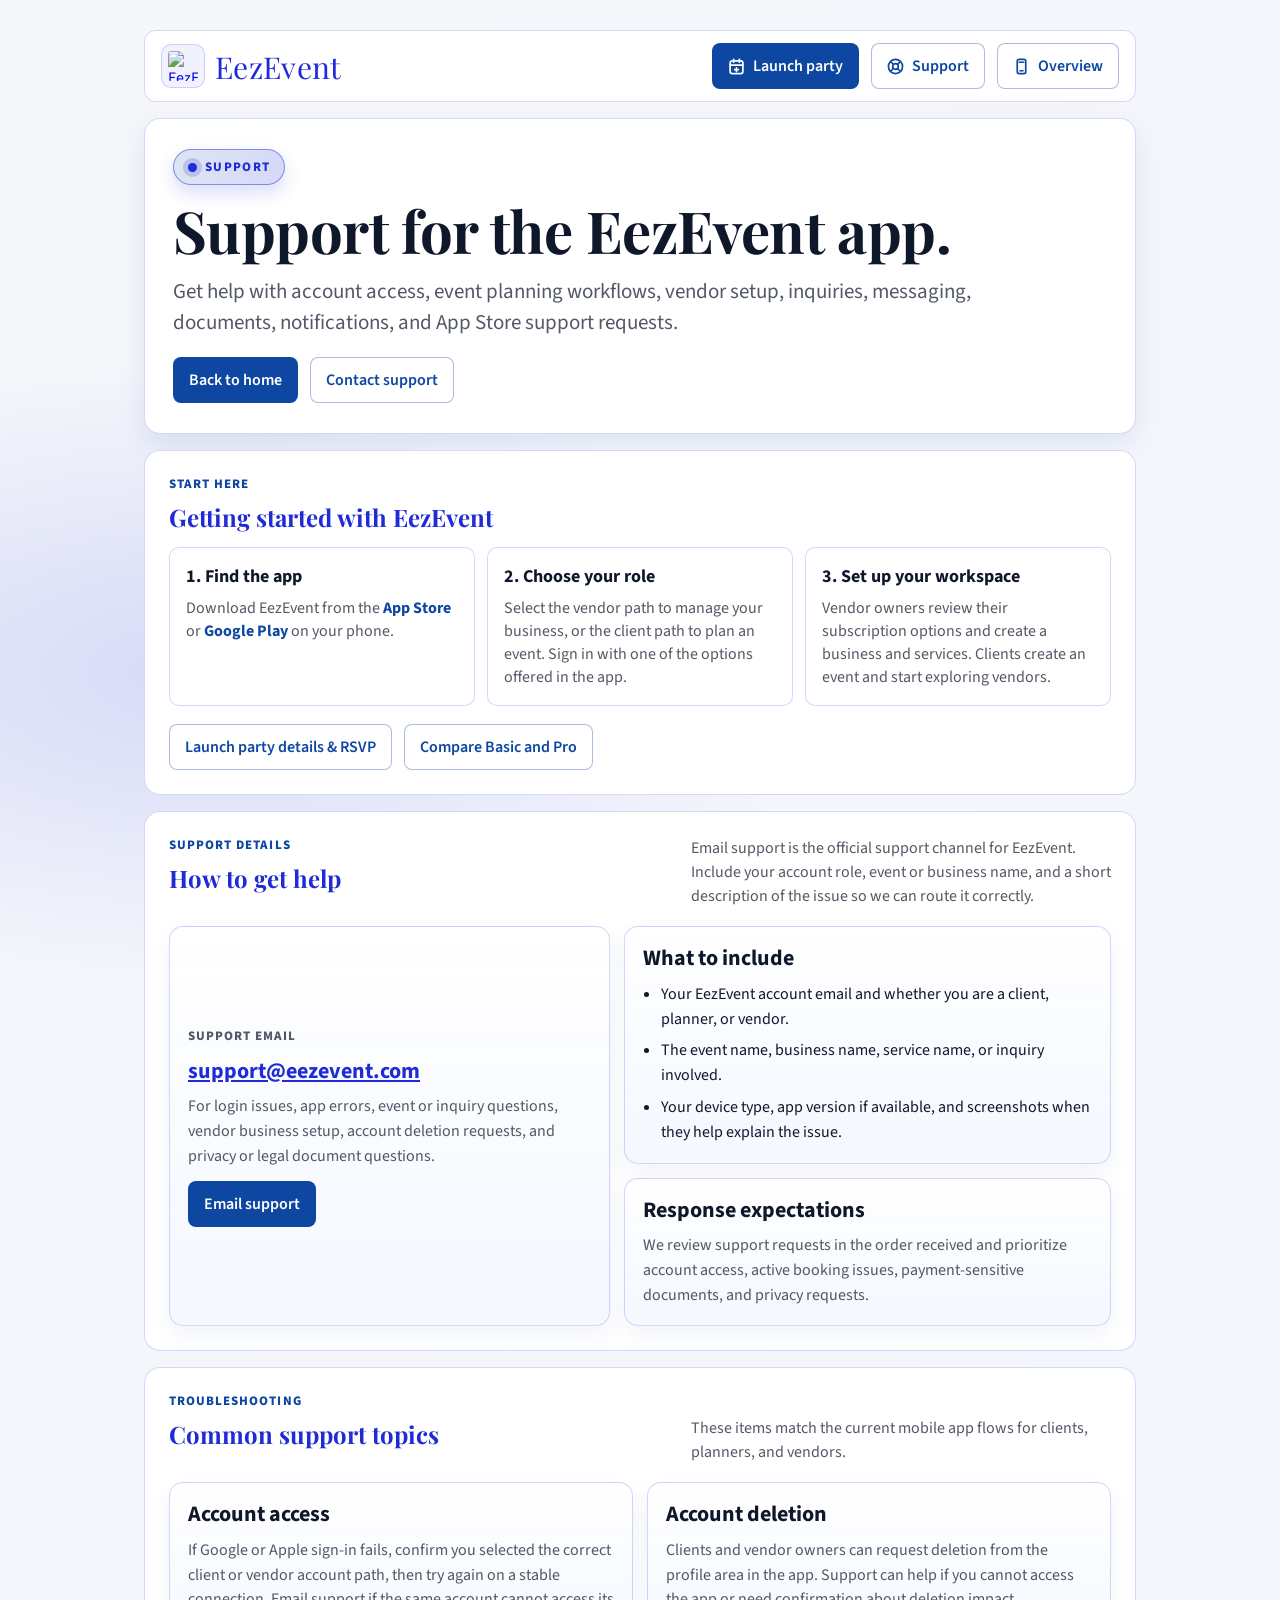
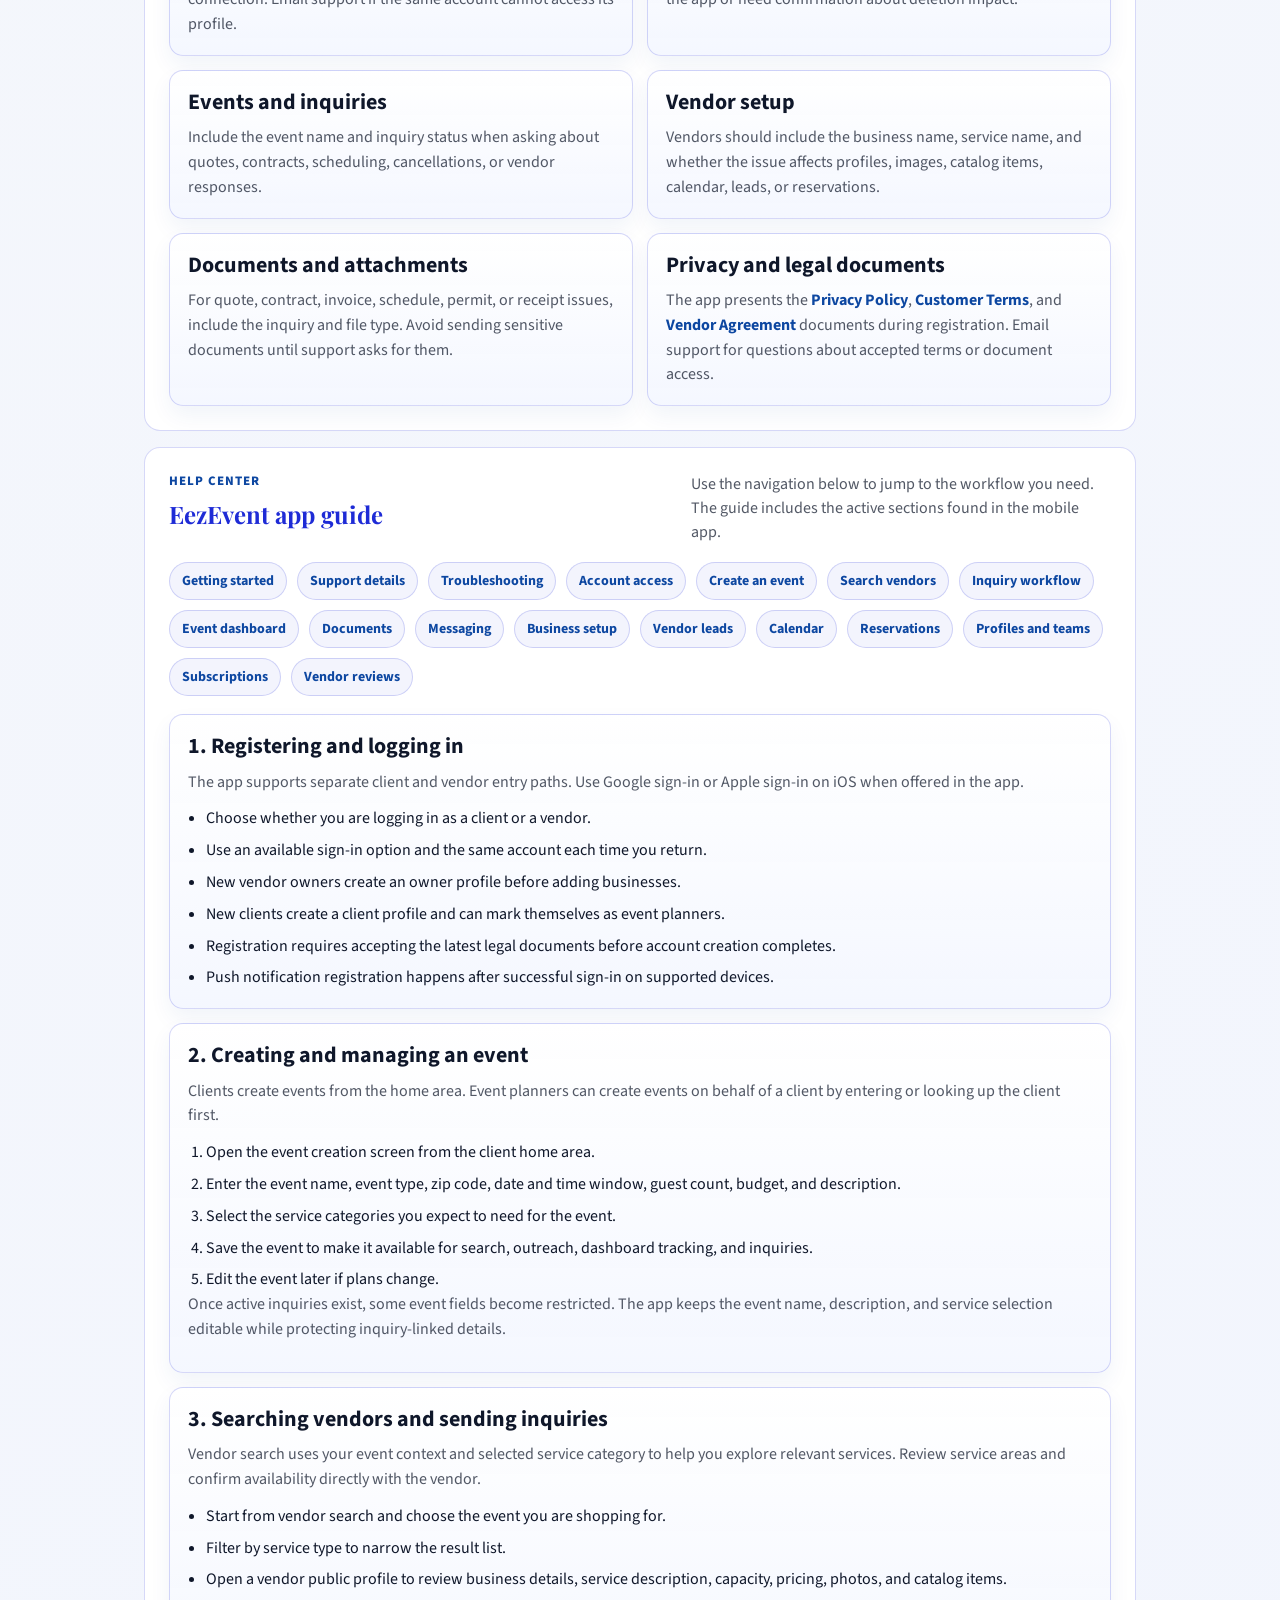
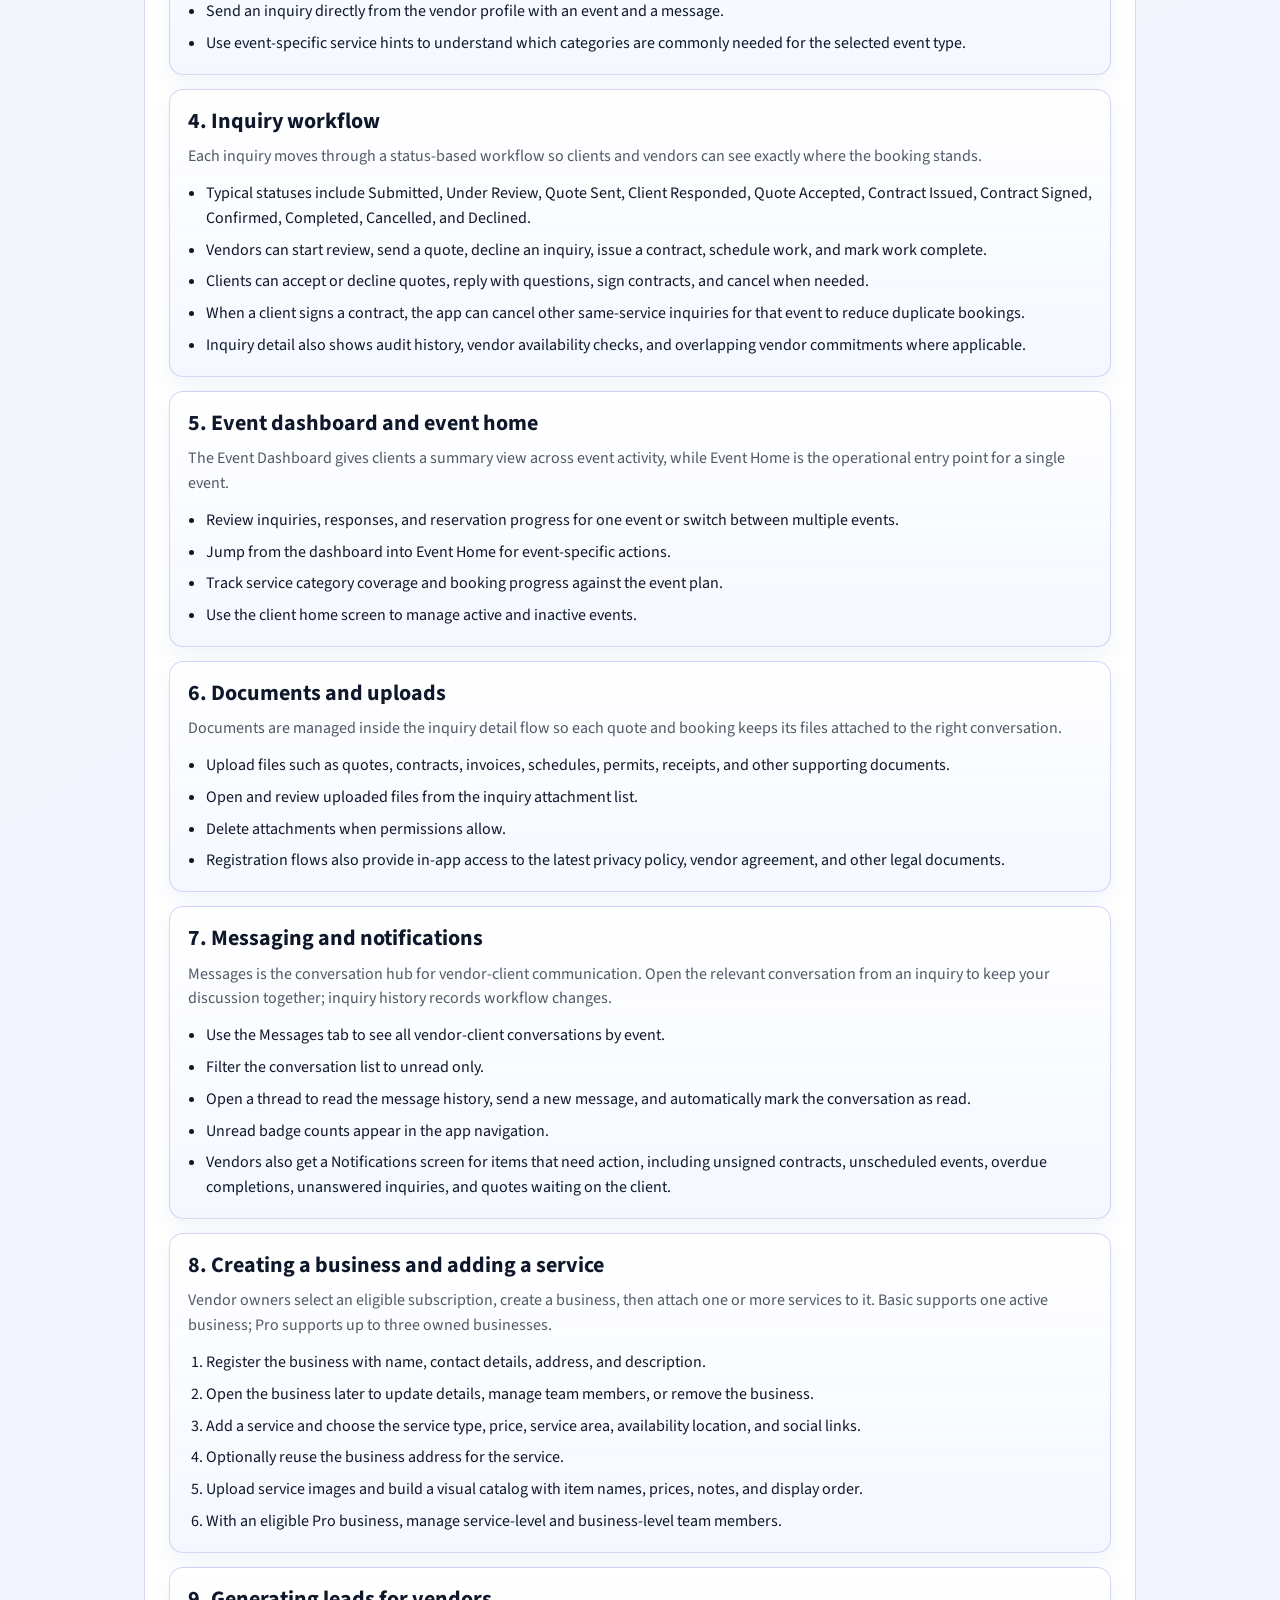
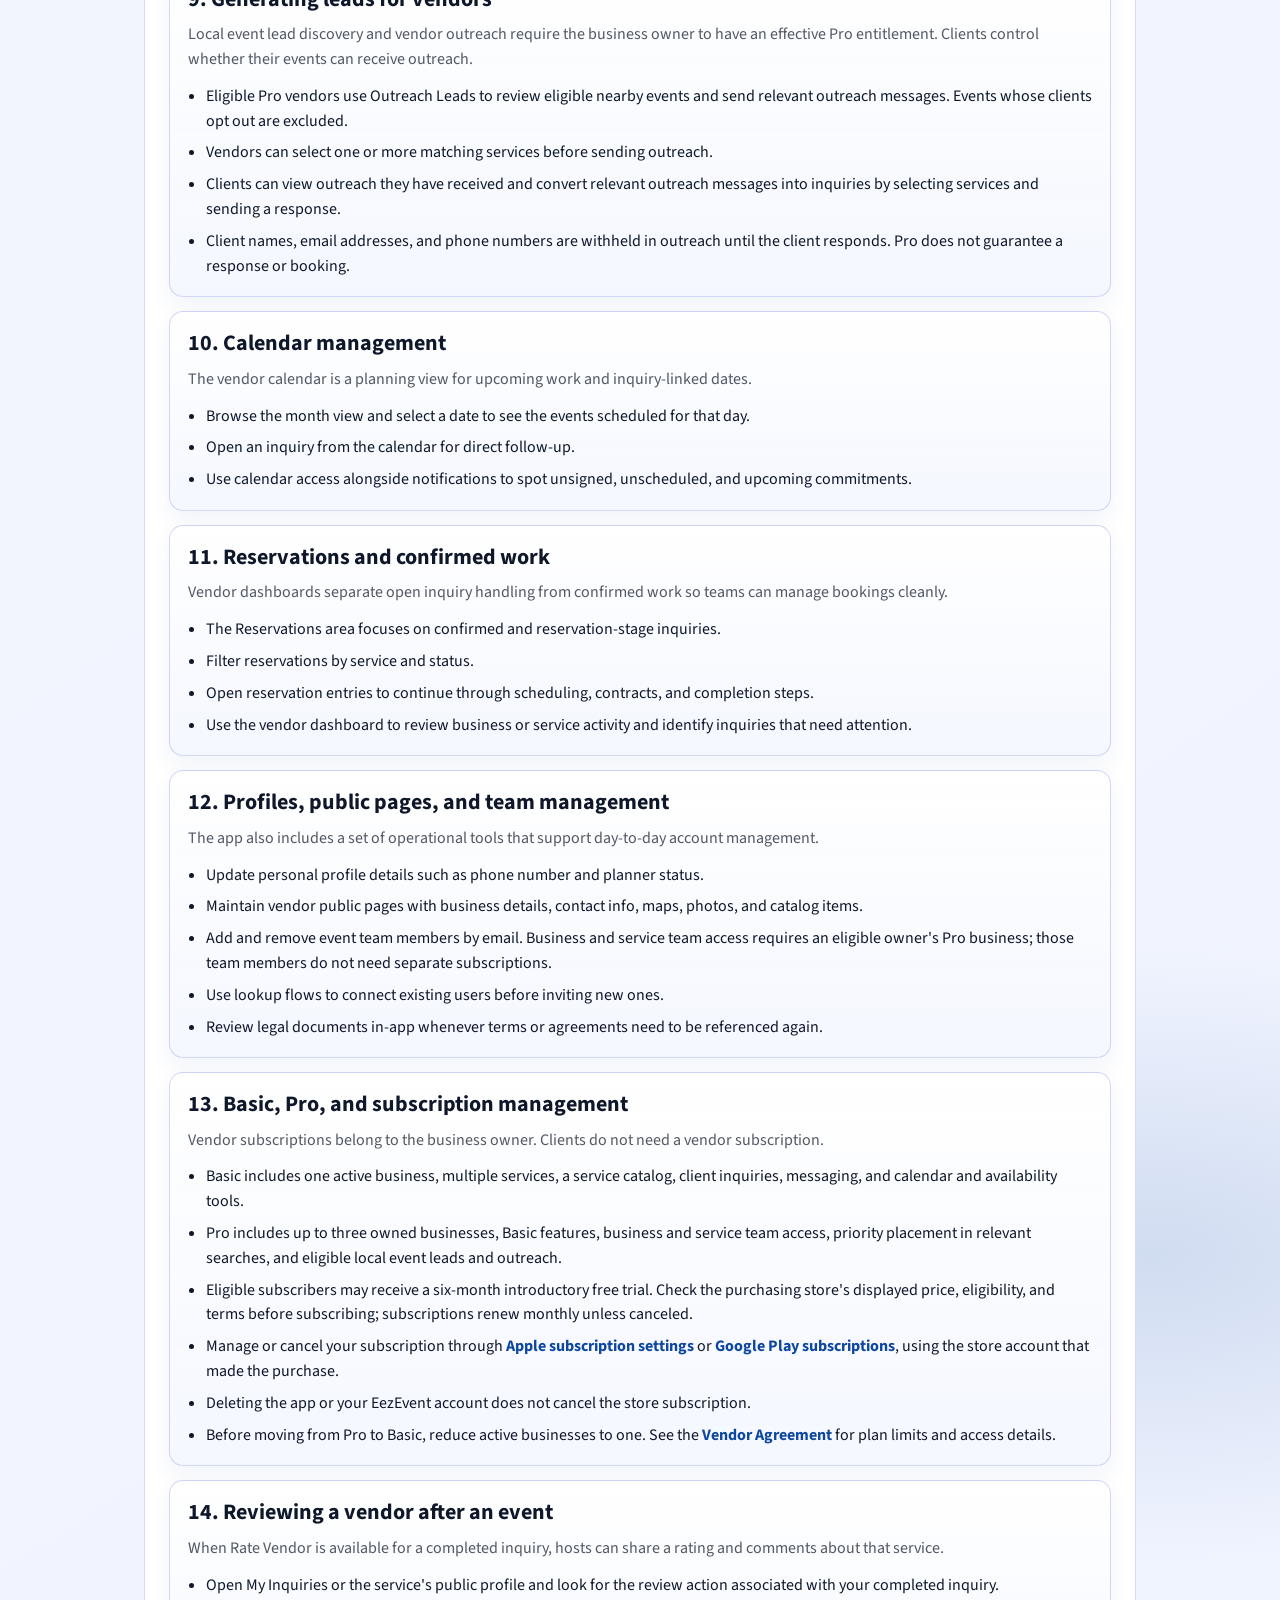
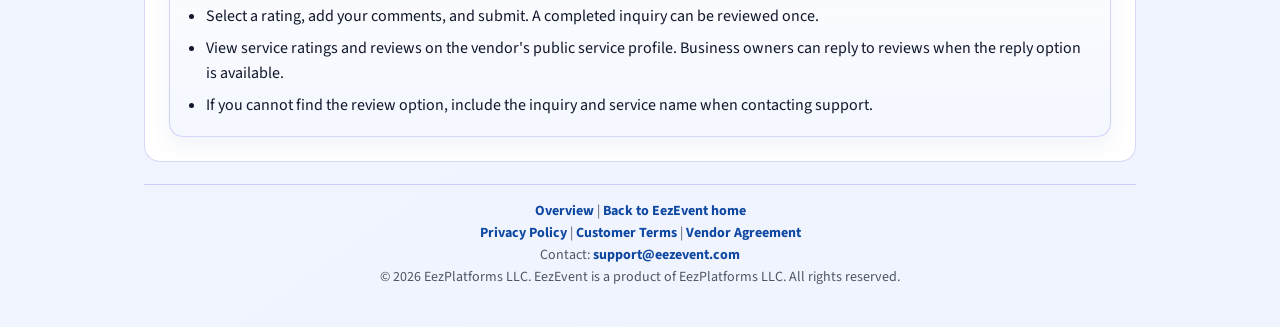
==== commit aec42856: "Refresh EezEvent website for October 21 launch and latest features" ====
--- a/help.html
+++ b/help.html
@@ -34,9 +34,9 @@
         </a>
         <div class="button-row topbar-actions">
           <a
-            class="btn btn-solid btn-icon btn-waitlist"
-            href="mailto:support@eezevent.com?subject=EezEvent%20early%20access"
-            >Early access</a
+            class="btn btn-solid btn-icon btn-launch"
+            href="./index.html#launch-party"
+            >Launch party</a
           >
           <a class="btn btn-outline btn-icon btn-support" href="./help.html">Support</a>
           <a class="btn btn-outline btn-icon btn-overview" href="./marketing.html">Overview</a>
@@ -58,6 +58,17 @@
         </div>
       </section>
 
+      <section class="section" id="getting-started" aria-labelledby="getting-started-title">
+        <p class="section-kicker">Start here</p>
+        <h2 id="getting-started-title">Getting started with EezEvent</h2>
+        <div class="card-grid">
+          <article class="card"><h3>1. Find the app</h3><p>Download EezEvent from the <a class="footer-link" href="https://apps.apple.com/us/app/eezevent/id6774633058">App Store</a> or <a class="footer-link" href="https://play.google.com/store/apps/details?id=com.eezevent.app">Google Play</a> on your phone.</p></article>
+          <article class="card"><h3>2. Choose your role</h3><p>Select the vendor path to manage your business, or the client path to plan an event. Sign in with one of the options offered in the app.</p></article>
+          <article class="card"><h3>3. Set up your workspace</h3><p>Vendor owners review their subscription options and create a business and services. Clients create an event and start exploring vendors.</p></article>
+        </div>
+        <div class="button-row"><a class="btn btn-outline" href="./index.html#launch-party">Launch party details &amp; RSVP</a><a class="btn btn-outline" href="./marketing.html#plans">Compare Basic and Pro</a></div>
+      </section>
+
       <section class="section support-center" id="support">
         <div class="section-heading">
           <div>
@@ -185,6 +196,7 @@
         </div>
 
         <nav class="help-nav" aria-label="Help guide sections">
+          <a href="#getting-started">Getting started</a>
           <a href="#support">Support details</a>
           <a href="#troubleshooting">Troubleshooting</a>
           <a href="#help-account">Account access</a>
@@ -199,18 +211,19 @@
           <a href="#help-calendar">Calendar</a>
           <a href="#help-reservations">Reservations</a>
           <a href="#help-profile">Profiles and teams</a>
+          <a href="#help-subscriptions">Subscriptions</a>
+          <a href="#help-reviews">Vendor reviews</a>
         </nav>
 
         <div class="help-grid">
           <article class="help-topic" id="help-account">
             <h3>1. Registering and logging in</h3>
             <p>
-              The app supports separate client and vendor entry paths. Google sign-in is available across environments,
-              Apple sign-in is available on iOS, and some environments may allow email/password login.
+              The app supports separate client and vendor entry paths. Use Google sign-in or Apple sign-in on iOS when offered in the app.
             </p>
             <ul>
               <li>Choose whether you are logging in as a client or a vendor.</li>
-              <li>Use Google or Apple social sign-in when offered by your build.</li>
+              <li>Use an available sign-in option and the same account each time you return.</li>
               <li>New vendor owners create an owner profile before adding businesses.</li>
               <li>New clients create a client profile and can mark themselves as event planners.</li>
               <li>Registration requires accepting the latest legal documents before account creation completes.</li>
@@ -240,7 +253,7 @@
           <article class="help-topic" id="help-search">
             <h3>3. Searching vendors and sending inquiries</h3>
             <p>
-              Vendor search is event-aware. The app uses the event location and timing to show planned matches and other available services.
+              Vendor search uses your event context and selected service category to help you explore relevant services. Review service areas and confirm availability directly with the vendor.
             </p>
             <ul>
               <li>Start from vendor search and choose the event you are shopping for.</li>
@@ -294,7 +307,7 @@
           <article class="help-topic" id="help-messaging">
             <h3>7. Messaging and notifications</h3>
             <p>
-              EezEvent includes two communication layers: inquiry activity notes and dedicated conversation threads.
+              Messages is the conversation hub for vendor-client communication. Open the relevant conversation from an inquiry to keep your discussion together; inquiry history records workflow changes.
             </p>
             <ul>
               <li>Use the Messages tab to see all vendor-client conversations by event.</li>
@@ -308,7 +321,7 @@
           <article class="help-topic" id="help-business">
             <h3>8. Creating a business and adding a service</h3>
             <p>
-              Vendor owners first create a business, then attach one or more services to it.
+              Vendor owners select an eligible subscription, create a business, then attach one or more services to it. Basic supports one active business; Pro supports up to three owned businesses.
             </p>
             <ol>
               <li>Register the business with name, contact details, address, and description.</li>
@@ -316,20 +329,20 @@
               <li>Add a service and choose the service type, price, service area, availability location, and social links.</li>
               <li>Optionally reuse the business address for the service.</li>
               <li>Upload service images and build a visual catalog with item names, prices, notes, and display order.</li>
-              <li>Manage service-level team members separately from business-level team members.</li>
+              <li>With an eligible Pro business, manage service-level and business-level team members.</li>
             </ol>
           </article>
 
           <article class="help-topic" id="help-leads">
             <h3>9. Generating leads for vendors</h3>
             <p>
-              Lead generation appears in two ways: vendor outreach leads and client outreach history.
-            </p>
-            <ul>
-              <li>Vendors use Outreach Leads to review nearby events and send quick outreach messages to likely matches.</li>
+              Local event lead discovery and vendor outreach require the business owner to have an effective Pro entitlement. Clients control whether their events can receive outreach.
+            </p>
+            <ul>
+              <li>Eligible Pro vendors use Outreach Leads to review eligible nearby events and send relevant outreach messages. Events whose clients opt out are excluded.</li>
               <li>Vendors can select one or more matching services before sending outreach.</li>
               <li>Clients can view outreach they have received and convert relevant outreach messages into inquiries by selecting services and sending a response.</li>
-              <li>This makes the lead flow two-sided: vendors can prospect, and clients can convert outreach into active inquiry threads.</li>
+              <li>Client names, email addresses, and phone numbers are withheld in outreach until the client responds. Pro does not guarantee a response or booking.</li>
             </ul>
           </article>
 
@@ -354,7 +367,7 @@
               <li>The Reservations area focuses on confirmed and reservation-stage inquiries.</li>
               <li>Filter reservations by service and status.</li>
               <li>Open reservation entries to continue through scheduling, contracts, and completion steps.</li>
-              <li>Vendor dashboards also show business-level or service-level summary stats and revenue views.</li>
+              <li>Use the vendor dashboard to review business or service activity and identify inquiries that need attention.</li>
             </ul>
           </article>
 
@@ -366,9 +379,33 @@
             <ul>
               <li>Update personal profile details such as phone number and planner status.</li>
               <li>Maintain vendor public pages with business details, contact info, maps, photos, and catalog items.</li>
-              <li>Add and remove event team members, business team members, and service team members by email.</li>
+              <li>Add and remove event team members by email. Business and service team access requires an eligible owner's Pro business; those team members do not need separate subscriptions.</li>
               <li>Use lookup flows to connect existing users before inviting new ones.</li>
               <li>Review legal documents in-app whenever terms or agreements need to be referenced again.</li>
+            </ul>
+          </article>
+
+          <article class="help-topic" id="help-subscriptions">
+            <h3>13. Basic, Pro, and subscription management</h3>
+            <p>Vendor subscriptions belong to the business owner. Clients do not need a vendor subscription.</p>
+            <ul>
+              <li>Basic includes one active business, multiple services, a service catalog, client inquiries, messaging, and calendar and availability tools.</li>
+              <li>Pro includes up to three owned businesses, Basic features, business and service team access, priority placement in relevant searches, and eligible local event leads and outreach.</li>
+              <li>Eligible subscribers may receive a six-month introductory free trial. Check the purchasing store's displayed price, eligibility, and terms before subscribing; subscriptions renew monthly unless canceled.</li>
+              <li>Manage or cancel your subscription through <a class="footer-link" href="https://apps.apple.com/account/subscriptions">Apple subscription settings</a> or <a class="footer-link" href="https://play.google.com/store/account/subscriptions">Google Play subscriptions</a>, using the store account that made the purchase.</li>
+              <li>Deleting the app or your EezEvent account does not cancel the store subscription.</li>
+              <li>Before moving from Pro to Basic, reduce active businesses to one. See the <a class="footer-link" href="./agreements/vendor-agreement.html">Vendor Agreement</a> for plan limits and access details.</li>
+            </ul>
+          </article>
+
+          <article class="help-topic" id="help-reviews">
+            <h3>14. Reviewing a vendor after an event</h3>
+            <p>When Rate Vendor is available for a completed inquiry, hosts can share a rating and comments about that service.</p>
+            <ul>
+              <li>Open My Inquiries or the service's public profile and look for the review action associated with your completed inquiry.</li>
+              <li>Select a rating, add your comments, and submit. A completed inquiry can be reviewed once.</li>
+              <li>View service ratings and reviews on the vendor's public service profile. Business owners can reply to reviews when the reply option is available.</li>
+              <li>If you cannot find the review option, include the inquiry and service name when contacting support.</li>
             </ul>
           </article>
         </div>
--- a/styles.css
+++ b/styles.css
@@ -180,7 +180,7 @@
   mask: var(--btn-icon) center / contain no-repeat;
 }
 
-.btn-waitlist {
+.btn-launch {
   --btn-icon: url("data:image/svg+xml,%3Csvg xmlns='http://www.w3.org/2000/svg' viewBox='0 0 24 24' fill='none' stroke='black' stroke-width='2.4' stroke-linecap='round' stroke-linejoin='round'%3E%3Cpath d='M8 2v4'/%3E%3Cpath d='M16 2v4'/%3E%3Crect x='3' y='4' width='18' height='18' rx='3'/%3E%3Cpath d='M3 10h18'/%3E%3Cpath d='M12 14v5'/%3E%3Cpath d='M9.5 16.5h5'/%3E%3C/svg%3E");
 }
 
@@ -687,3 +687,92 @@
     padding: 16px;
   }
 }
+
+/* Launch content extends the existing brand tokens and responsive card layouts. */
+.event-section {
+  border-top: 4px solid var(--navy-strong);
+  scroll-margin-top: 20px;
+}
+
+.event-details {
+  display: grid;
+  grid-template-columns: repeat(3, minmax(0, 1fr));
+  gap: 14px;
+  margin: 0;
+}
+
+.event-details div {
+  padding: 16px;
+  border: 1px solid var(--line);
+  border-radius: 10px;
+  background: rgba(30, 43, 214, 0.04);
+}
+
+.event-details dt {
+  margin-bottom: 8px;
+  color: var(--navy);
+  font-weight: 700;
+}
+
+.event-details dd {
+  margin: 0;
+  line-height: 1.5;
+}
+
+.event-note {
+  margin: 16px 0 0;
+  color: var(--ink-soft);
+  line-height: 1.5;
+}
+
+.pillar-grid,
+.plan-grid {
+  display: grid;
+  grid-template-columns: repeat(2, minmax(0, 1fr));
+  gap: 14px;
+}
+
+.pillar-grid .card:last-child {
+  grid-column: 1 / -1;
+}
+
+.plan-grid ul {
+  margin: 12px 0 0;
+  padding-left: 20px;
+  color: var(--ink-soft);
+  line-height: 1.5;
+}
+
+.plan-grid li + li {
+  margin-top: 6px;
+}
+
+.audience-columns h3 {
+  margin: 0 0 10px;
+  font-size: 22px;
+  line-height: 1.2;
+}
+
+a:focus-visible {
+  outline: 3px solid var(--navy-strong);
+  outline-offset: 4px;
+}
+
+@media (max-width: 640px) {
+  .event-details,
+  .pillar-grid,
+  .plan-grid {
+    grid-template-columns: 1fr;
+  }
+
+  .btn {
+    white-space: normal;
+    text-align: center;
+  }
+}
+
+@media (prefers-reduced-motion: reduce) {
+  html { scroll-behavior: auto; }
+  .btn { transition: none; }
+  .btn:hover { transform: none; }
+}
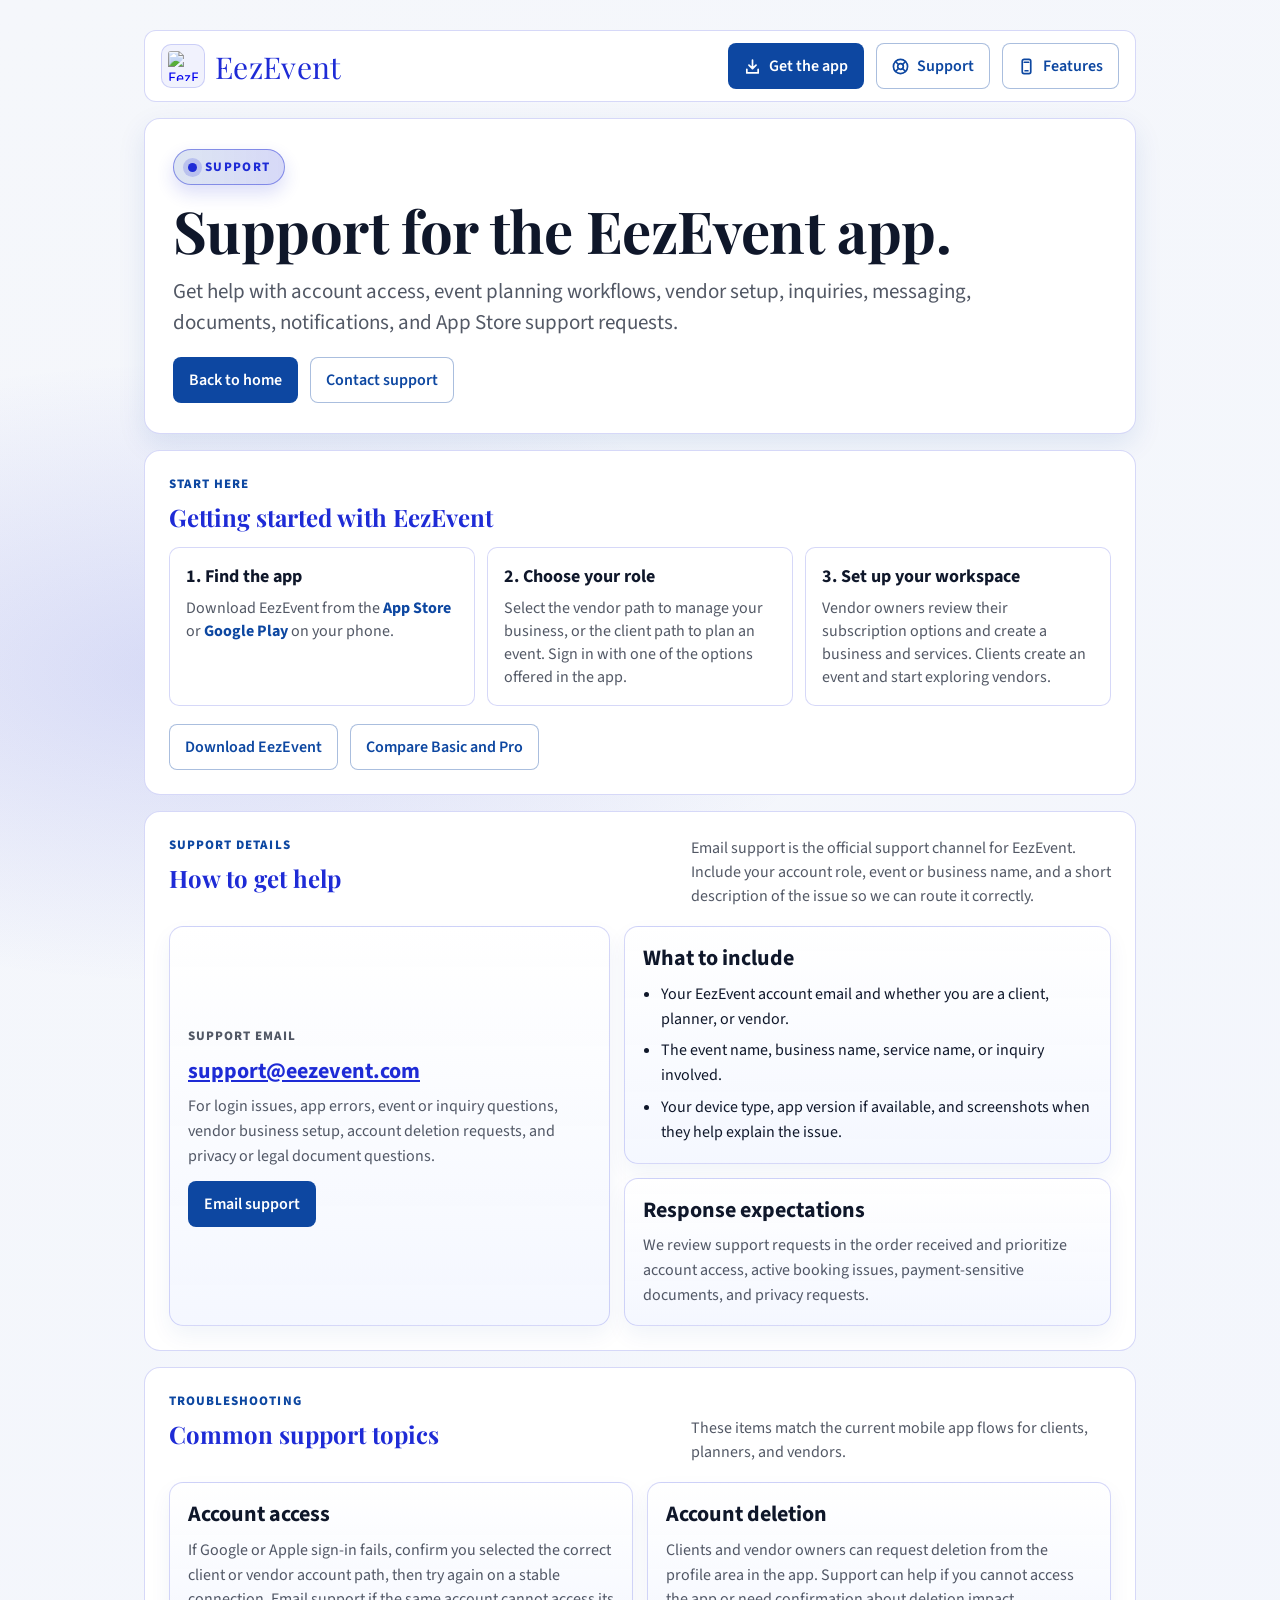
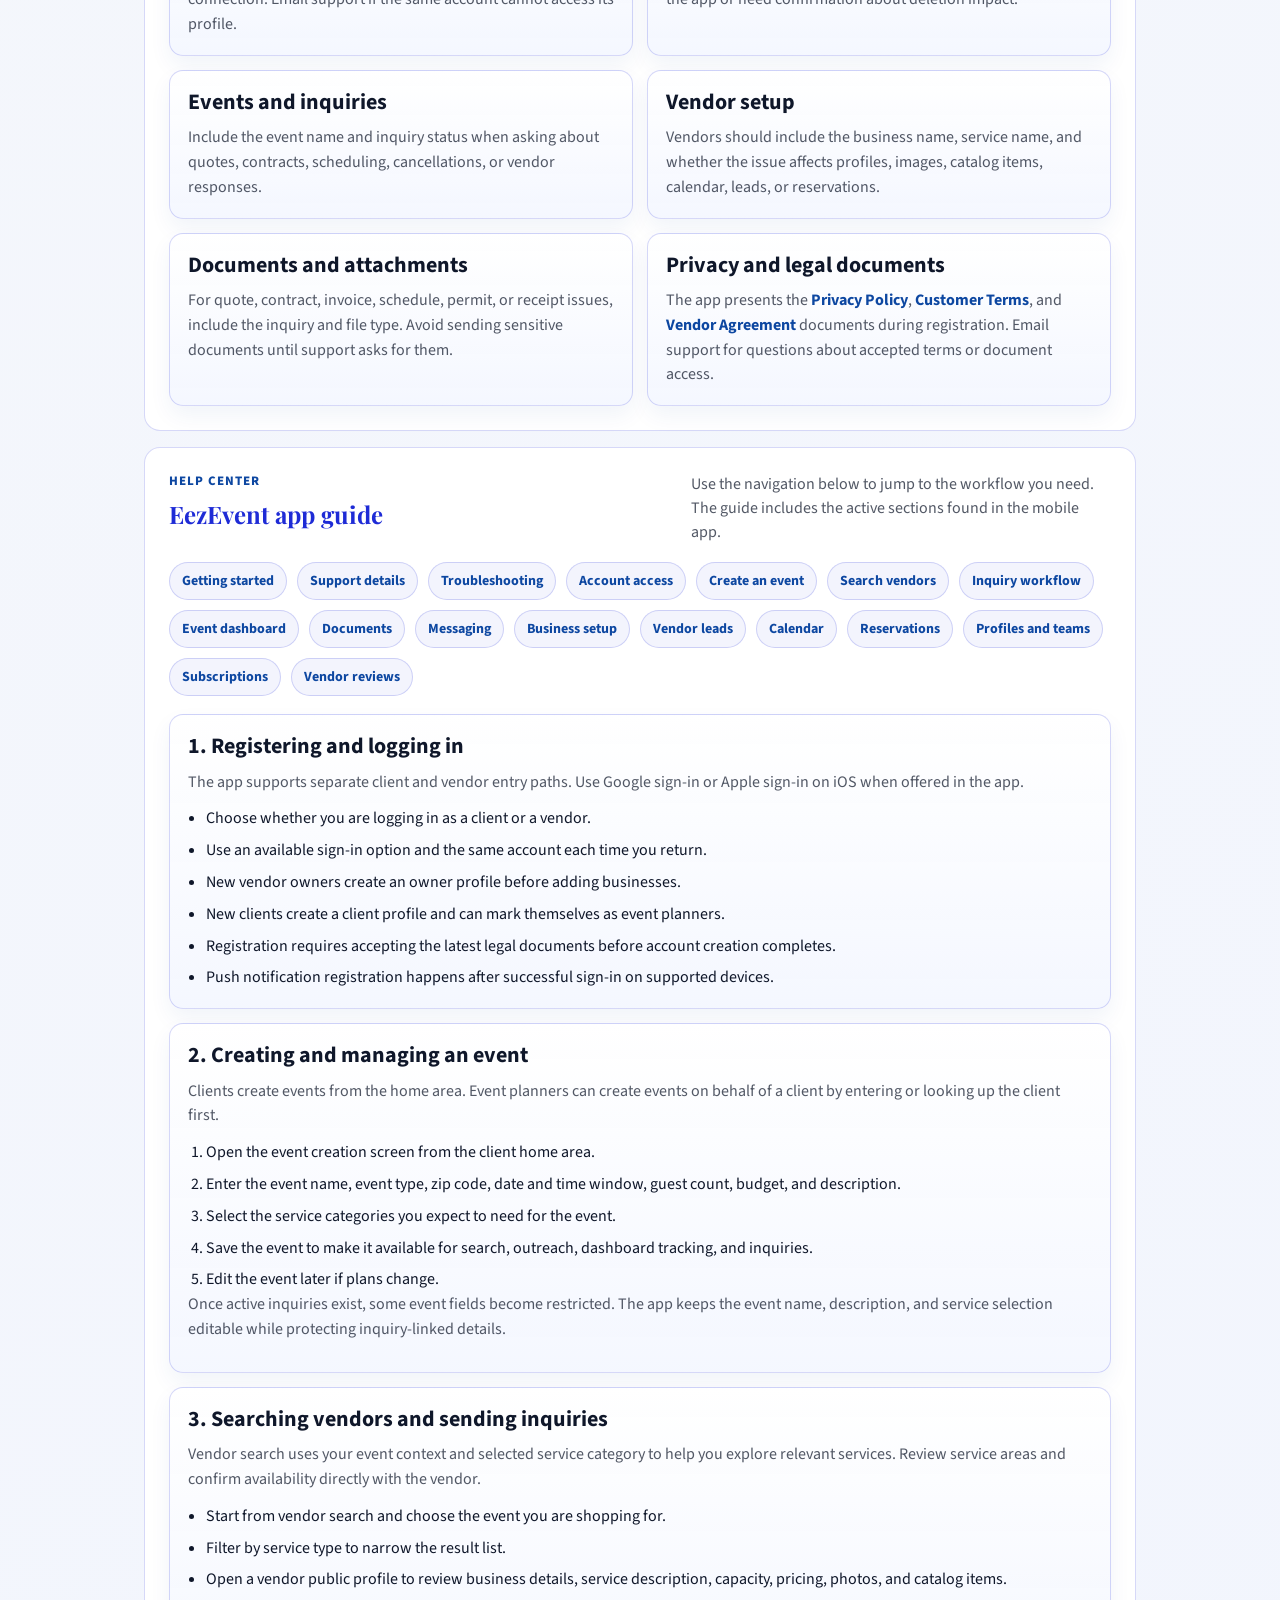
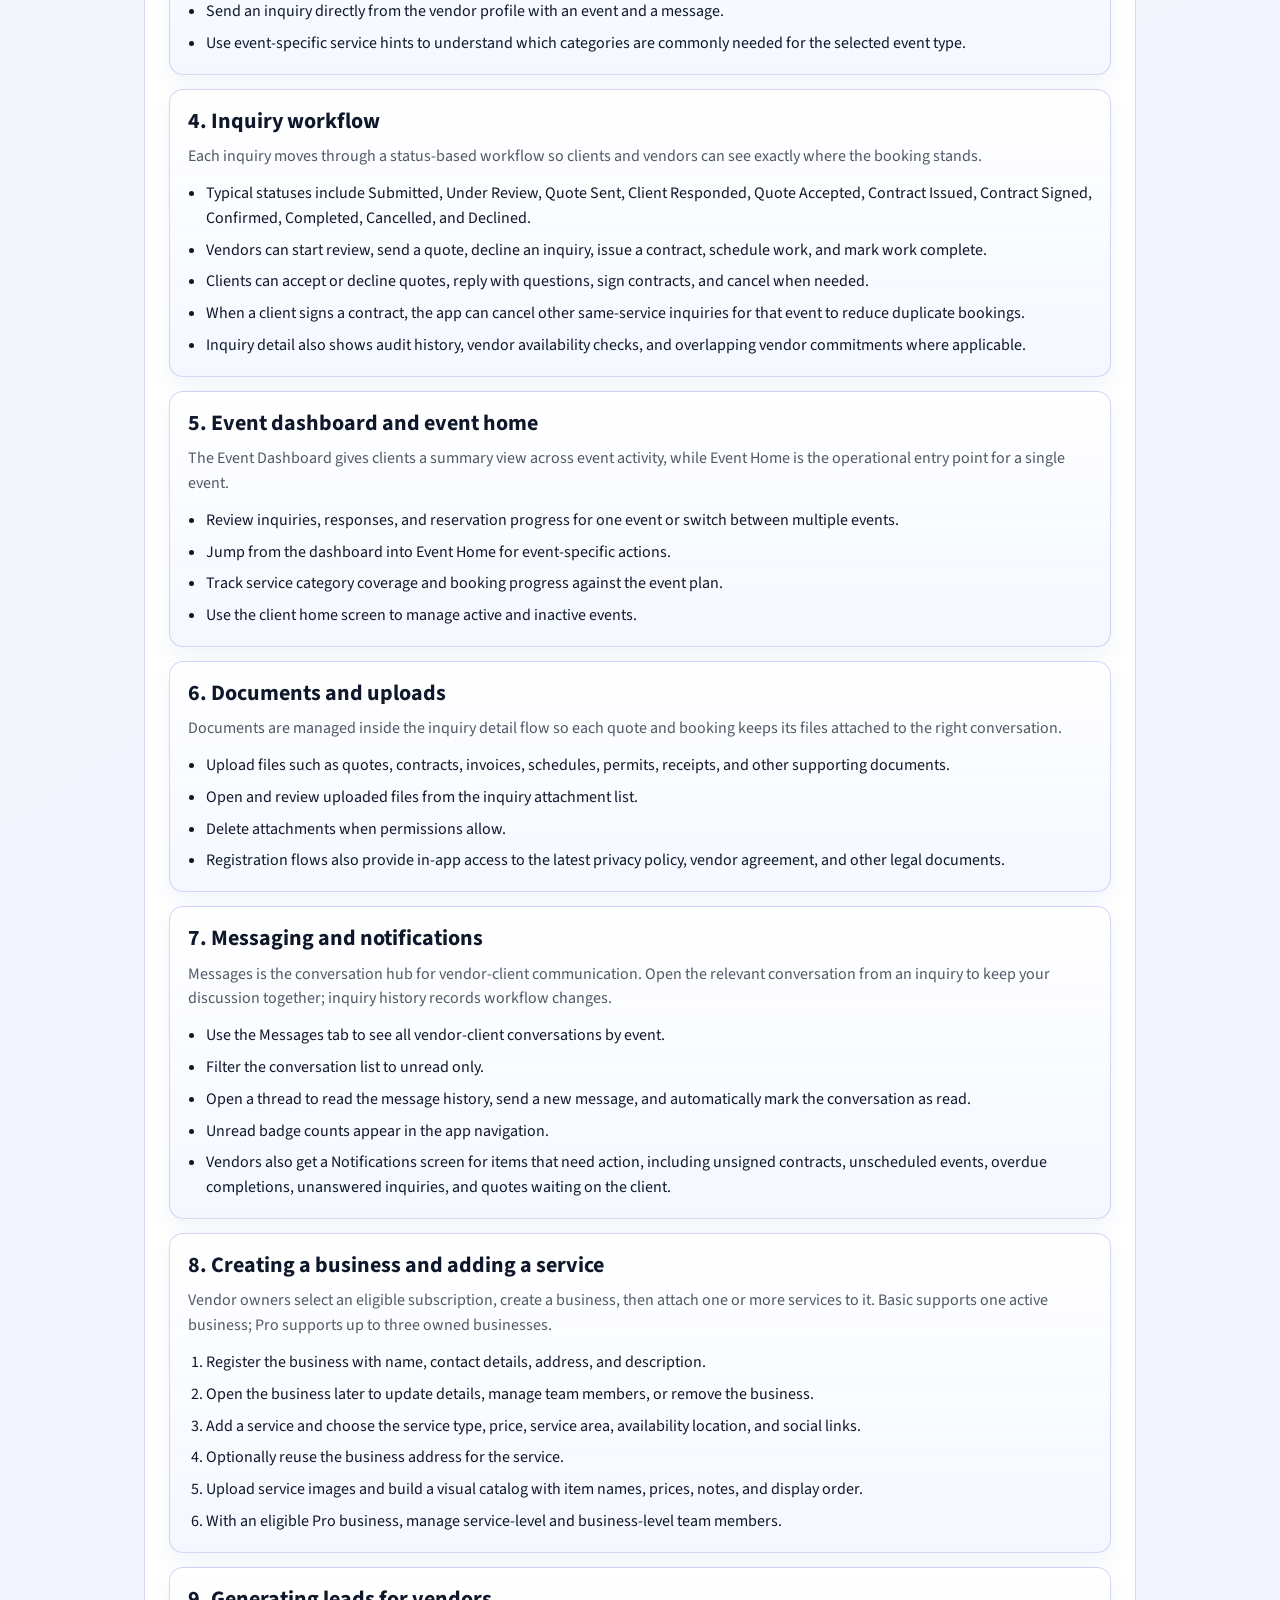
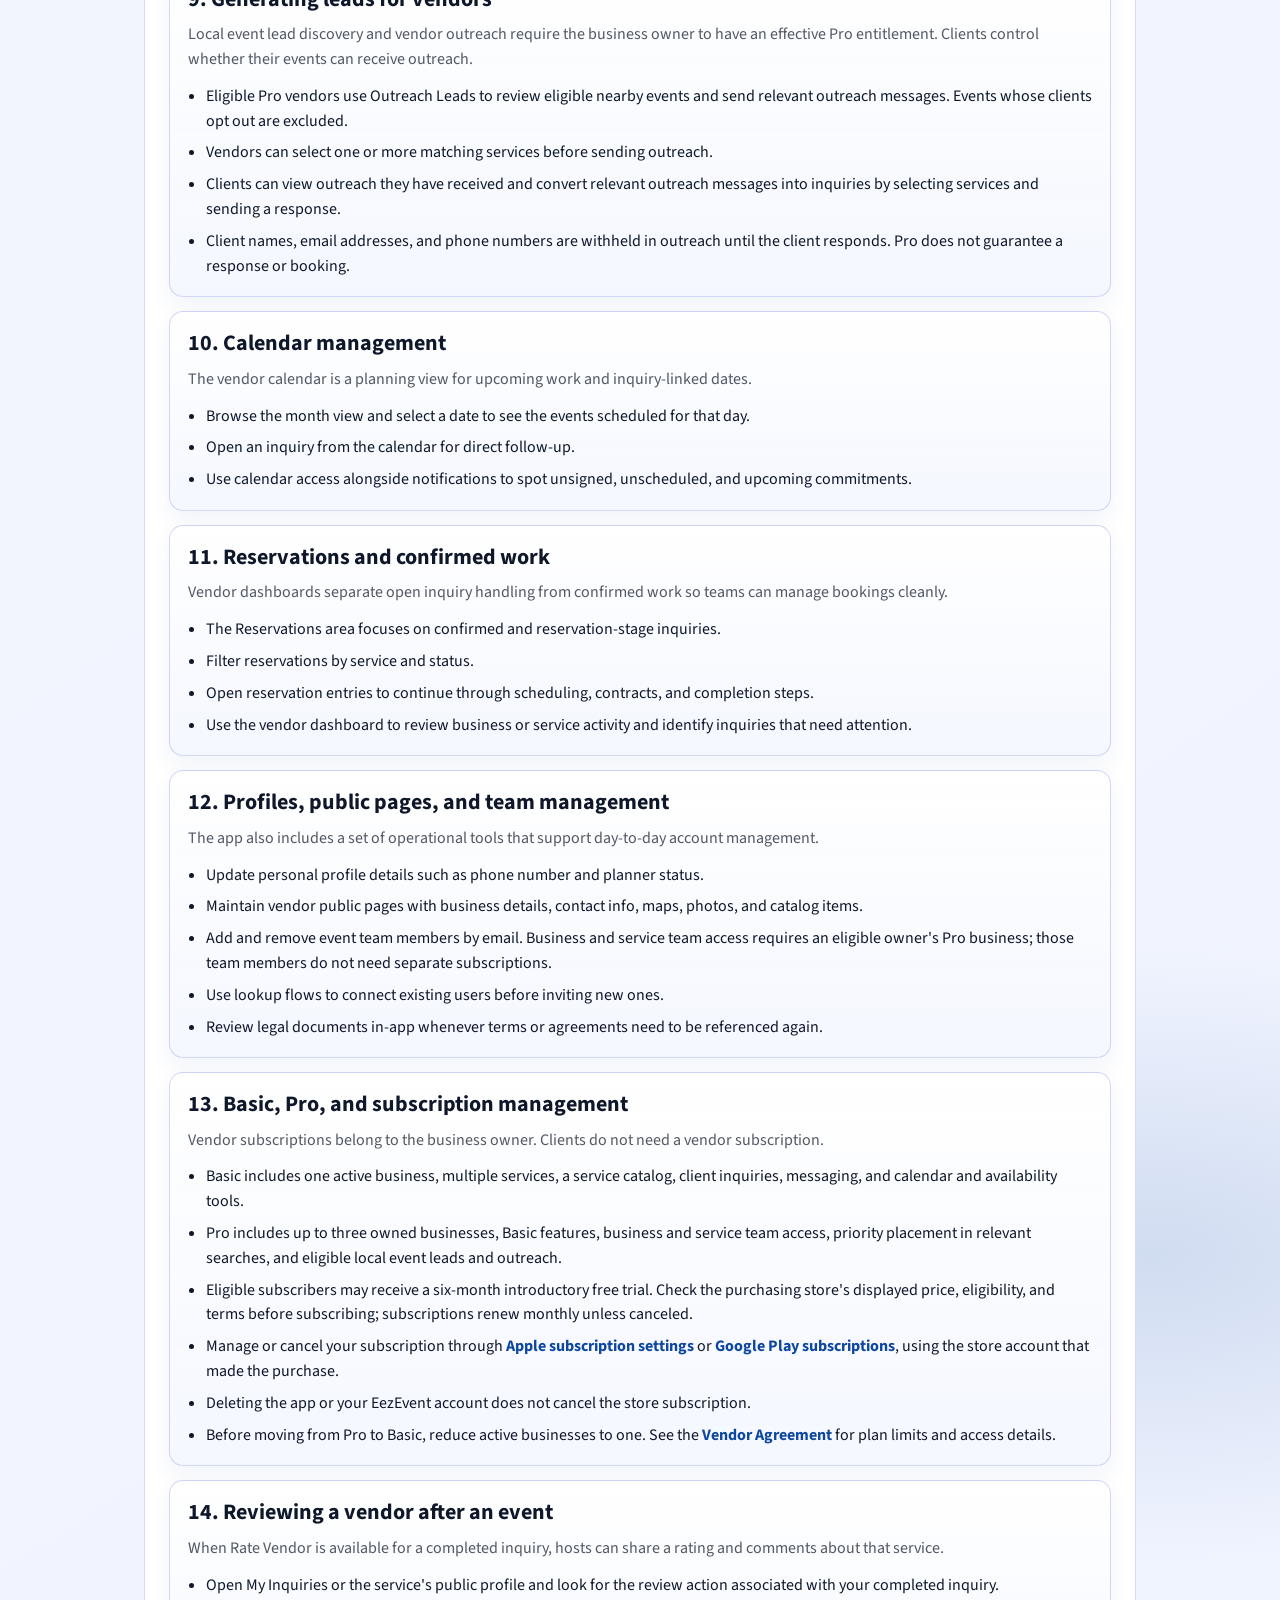
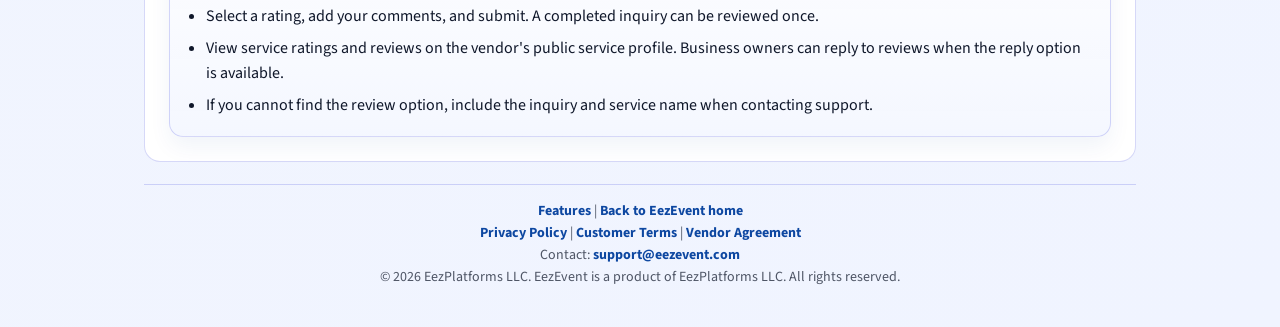
==== commit ed752759: "Build vendor-first post-launch website around five product pillars" ====
--- a/help.html
+++ b/help.html
@@ -14,6 +14,8 @@
       content="Support details and documentation for account setup, events, inquiries, messaging, business setup, leads, and calendar workflows."
     />
     <meta property="og:type" content="website" />
+    <meta property="og:url" content="https://eezevent.com/help.html" />
+    <link rel="canonical" href="https://eezevent.com/help.html" />
     <link rel="icon" type="image/png" sizes="32x32" href="./assets/eezevent-just-logo.png" />
     <link rel="icon" type="image/png" sizes="192x192" href="./assets/eezevent-just-logo.png" />
     <link rel="apple-touch-icon" href="./assets/eezevent-just-logo.png" />
@@ -26,20 +28,21 @@
     <link rel="stylesheet" href="./styles.css" />
   </head>
   <body>
-    <main class="page">
+    <a class="skip-link" href="#main-content">Skip to content</a>
+    <main class="page" id="main-content">
       <header class="topbar">
         <a class="brand-lockup" href="./index.html" aria-label="EezEvent home">
           <img class="brand-logo" src="./assets/eezevent-just-logo.png" alt="EezEvent logo" />
           <span class="brand-wordmark">EezEvent</span>
         </a>
-        <div class="button-row topbar-actions">
+        <div class="button-row topbar-actions" aria-label="Site navigation">
           <a
-            class="btn btn-solid btn-icon btn-launch"
-            href="./index.html#launch-party"
-            >Launch party</a
+            class="btn btn-solid btn-icon btn-download"
+            href="./index.html#get-started"
+            >Get the app</a
           >
           <a class="btn btn-outline btn-icon btn-support" href="./help.html">Support</a>
-          <a class="btn btn-outline btn-icon btn-overview" href="./marketing.html">Overview</a>
+          <a class="btn btn-outline btn-icon btn-overview" href="./marketing.html">Features</a>
         </div>
       </header>
 
@@ -66,7 +69,7 @@
           <article class="card"><h3>2. Choose your role</h3><p>Select the vendor path to manage your business, or the client path to plan an event. Sign in with one of the options offered in the app.</p></article>
           <article class="card"><h3>3. Set up your workspace</h3><p>Vendor owners review their subscription options and create a business and services. Clients create an event and start exploring vendors.</p></article>
         </div>
-        <div class="button-row"><a class="btn btn-outline" href="./index.html#launch-party">Launch party details &amp; RSVP</a><a class="btn btn-outline" href="./marketing.html#plans">Compare Basic and Pro</a></div>
+        <div class="button-row"><a class="btn btn-outline" href="./index.html#get-started">Download EezEvent</a><a class="btn btn-outline" href="./marketing.html#plans">Compare Basic and Pro</a></div>
       </section>
 
       <section class="section support-center" id="support">
@@ -413,7 +416,7 @@
 
       <footer class="launch-note">
         <p>
-          <a class="footer-link" href="./marketing.html">Overview</a> |
+          <a class="footer-link" href="./marketing.html">Features</a> |
           <a class="footer-link" href="./index.html">Back to EezEvent home</a>
         </p>
         <p>
--- a/styles.css
+++ b/styles.css
@@ -16,11 +16,23 @@
 body {
   margin: 0;
   min-height: 100%;
-  font-family: "Source Sans 3", system-ui, -apple-system, sans-serif;
+  font-family:
+    "Source Sans 3",
+    system-ui,
+    -apple-system,
+    sans-serif;
   color: var(--ink);
   background:
-    radial-gradient(1000px 480px at 15% 10%, rgba(30, 43, 214, 0.14), transparent 65%),
-    radial-gradient(900px 480px at 90% 90%, rgba(13, 71, 161, 0.14), transparent 65%),
+    radial-gradient(
+      1000px 480px at 15% 10%,
+      rgba(30, 43, 214, 0.14),
+      transparent 65%
+    ),
+    radial-gradient(
+      900px 480px at 90% 90%,
+      rgba(13, 71, 161, 0.14),
+      transparent 65%
+    ),
     linear-gradient(145deg, var(--paper), #f0f4ff);
 }
 
@@ -102,7 +114,11 @@
   padding: 8px 14px;
   border-radius: 999px;
   border: 1px solid rgba(30, 43, 214, 0.46);
-  background: linear-gradient(90deg, rgba(13, 71, 161, 0.14), rgba(30, 43, 214, 0.18));
+  background: linear-gradient(
+    90deg,
+    rgba(13, 71, 161, 0.14),
+    rgba(30, 43, 214, 0.18)
+  );
   color: var(--navy-strong);
   letter-spacing: 0.1em;
   font-size: 13px;
@@ -163,7 +179,10 @@
   padding: 11px 15px;
   border: 1px solid transparent;
   white-space: nowrap;
-  transition: background 0.18s ease, color 0.18s ease, border-color 0.18s ease;
+  transition:
+    background 0.18s ease,
+    color 0.18s ease,
+    border-color 0.18s ease;
 }
 
 .btn-icon {
@@ -180,8 +199,8 @@
   mask: var(--btn-icon) center / contain no-repeat;
 }
 
-.btn-launch {
-  --btn-icon: url("data:image/svg+xml,%3Csvg xmlns='http://www.w3.org/2000/svg' viewBox='0 0 24 24' fill='none' stroke='black' stroke-width='2.4' stroke-linecap='round' stroke-linejoin='round'%3E%3Cpath d='M8 2v4'/%3E%3Cpath d='M16 2v4'/%3E%3Crect x='3' y='4' width='18' height='18' rx='3'/%3E%3Cpath d='M3 10h18'/%3E%3Cpath d='M12 14v5'/%3E%3Cpath d='M9.5 16.5h5'/%3E%3C/svg%3E");
+.btn-download {
+  --btn-icon: url("data:image/svg+xml,%3Csvg xmlns='http://www.w3.org/2000/svg' viewBox='0 0 24 24' fill='none' stroke='black' stroke-width='2.4' stroke-linecap='round' stroke-linejoin='round'%3E%3Cpath d='M12 3v12m-5-5 5 5 5-5M4 16v5h16v-5'/%3E%3C/svg%3E");
 }
 
 .btn-support {
@@ -349,7 +368,11 @@
 .support-card {
   border: 1px solid var(--line);
   border-radius: 14px;
-  background: linear-gradient(180deg, rgba(255, 255, 255, 0.98), rgba(244, 247, 255, 0.96));
+  background: linear-gradient(
+    180deg,
+    rgba(255, 255, 255, 0.98),
+    rgba(244, 247, 255, 0.96)
+  );
   padding: 18px;
   box-shadow: 0 10px 22px rgba(13, 71, 161, 0.06);
 }
@@ -405,7 +428,11 @@
 .help-topic {
   border: 1px solid var(--line);
   border-radius: 14px;
-  background: linear-gradient(180deg, rgba(255, 255, 255, 0.98), rgba(244, 247, 255, 0.96));
+  background: linear-gradient(
+    180deg,
+    rgba(255, 255, 255, 0.98),
+    rgba(244, 247, 255, 0.96)
+  );
   padding: 18px;
   box-shadow: 0 10px 22px rgba(13, 71, 161, 0.06);
 }
@@ -579,7 +606,11 @@
   padding: 24px;
   border-radius: 14px;
   border: 1px solid var(--line);
-  background: linear-gradient(90deg, rgba(13, 71, 161, 0.95), rgba(30, 43, 214, 0.95));
+  background: linear-gradient(
+    90deg,
+    rgba(13, 71, 161, 0.95),
+    rgba(30, 43, 214, 0.95)
+  );
   color: #fff;
   display: flex;
   flex-wrap: wrap;
@@ -688,37 +719,6 @@
   }
 }
 
-/* Launch content extends the existing brand tokens and responsive card layouts. */
-.event-section {
-  border-top: 4px solid var(--navy-strong);
-  scroll-margin-top: 20px;
-}
-
-.event-details {
-  display: grid;
-  grid-template-columns: repeat(3, minmax(0, 1fr));
-  gap: 14px;
-  margin: 0;
-}
-
-.event-details div {
-  padding: 16px;
-  border: 1px solid var(--line);
-  border-radius: 10px;
-  background: rgba(30, 43, 214, 0.04);
-}
-
-.event-details dt {
-  margin-bottom: 8px;
-  color: var(--navy);
-  font-weight: 700;
-}
-
-.event-details dd {
-  margin: 0;
-  line-height: 1.5;
-}
-
 .event-note {
   margin: 16px 0 0;
   color: var(--ink-soft);
@@ -759,7 +759,6 @@
 }
 
 @media (max-width: 640px) {
-  .event-details,
   .pillar-grid,
   .plan-grid {
     grid-template-columns: 1fr;
@@ -772,7 +771,273 @@
 }
 
 @media (prefers-reduced-motion: reduce) {
-  html { scroll-behavior: auto; }
-  .btn { transition: none; }
-  .btn:hover { transform: none; }
-}
+  html {
+    scroll-behavior: auto;
+  }
+  .btn {
+    transition: none;
+  }
+  .btn:hover {
+    transform: none;
+  }
+}
+
+/* Evergreen product pages: reuse the existing brand palette and type. */
+.skip-link {
+  position: absolute;
+  left: 16px;
+  top: -80px;
+  z-index: 10;
+  padding: 12px 16px;
+  border-radius: 8px;
+  background: var(--navy);
+  color: #fff;
+}
+.skip-link:focus {
+  top: 12px;
+}
+.home-hero {
+  grid-template-columns: minmax(0, 1.35fr) minmax(0, 0.65fr);
+}
+.home-hero h1 {
+  font-size: clamp(34px, 4.8vw, 53px);
+}
+.product-preview {
+  margin: 0;
+  min-width: 0;
+  text-align: center;
+}
+.product-preview img {
+  display: block;
+  width: auto;
+  max-width: 100%;
+  height: auto;
+  max-height: 520px;
+  margin: 0 auto;
+}
+.product-preview figcaption {
+  margin-top: 10px;
+  font-size: 13px;
+  color: var(--ink-soft);
+}
+.hero-links {
+  display: flex;
+  flex-wrap: wrap;
+  gap: 10px 20px;
+  margin: 20px 0 0;
+}
+.text-link {
+  display: inline-block;
+  color: var(--navy);
+  font-weight: 700;
+  text-decoration: none;
+  line-height: 1.5;
+}
+.text-link:hover {
+  text-decoration: underline;
+}
+.problem-grid {
+  margin-top: 20px;
+}
+.pillar-card {
+  display: flex;
+  flex-direction: column;
+  gap: 12px;
+  padding: 22px;
+  background: rgba(30, 43, 214, 0.025);
+}
+.pillar-card h3,
+.pillar-card p {
+  margin: 0;
+}
+.pillar-card .text-link {
+  margin-top: auto;
+  padding-top: 6px;
+}
+.pillar-label {
+  display: flex;
+  align-items: center;
+  gap: 10px;
+}
+.pillar-icon {
+  width: 30px;
+  height: 30px;
+  flex: 0 0 30px;
+  color: var(--navy-strong);
+}
+.content-note {
+  font-size: 15px;
+  line-height: 1.55;
+  color: var(--ink-soft);
+  margin: 18px 0 0;
+}
+.setup-steps {
+  display: grid;
+  grid-template-columns: repeat(3, minmax(0, 1fr));
+  gap: 14px;
+  list-style: none;
+  counter-reset: setup;
+  padding: 0;
+  margin: 20px 0;
+}
+.setup-steps li {
+  counter-increment: setup;
+  padding: 18px;
+  border: 1px solid var(--line);
+  border-radius: 12px;
+  background: rgba(30, 43, 214, 0.035);
+}
+.setup-steps li::before {
+  content: counter(setup, decimal-leading-zero);
+  display: block;
+  color: var(--navy-strong);
+  font-weight: 800;
+  margin-bottom: 12px;
+}
+.setup-steps strong {
+  display: block;
+  font-size: 18px;
+  margin-bottom: 8px;
+}
+.setup-steps span {
+  display: block;
+  color: var(--ink-soft);
+  line-height: 1.5;
+}
+.plan-card {
+  padding: 22px;
+}
+.plan-card .text-link {
+  margin-top: 20px;
+}
+.host-section {
+  border-left: 4px solid var(--navy-strong);
+}
+.host-section .section-intro {
+  max-width: 75ch;
+}
+.faq-list {
+  margin-top: 20px;
+}
+.faq-list details {
+  border-top: 1px solid var(--line);
+  padding: 16px 0;
+}
+.faq-list details:last-child {
+  padding-bottom: 0;
+}
+.faq-list summary {
+  cursor: pointer;
+  color: var(--navy);
+  font-size: 18px;
+  font-weight: 700;
+  line-height: 1.5;
+}
+.faq-list p {
+  color: var(--ink-soft);
+  line-height: 1.6;
+  margin: 12px 0 0;
+  max-width: 85ch;
+}
+summary:focus-visible {
+  outline: 3px solid var(--navy-strong);
+  outline-offset: 4px;
+}
+.download-grid {
+  display: grid;
+  grid-template-columns: repeat(2, minmax(0, 1fr));
+  gap: 14px;
+}
+.download-card {
+  display: flex;
+  align-items: center;
+  justify-content: space-between;
+  gap: 12px;
+  border: 1px solid var(--line);
+  border-radius: 12px;
+  padding: 18px;
+}
+.download-card h3 {
+  margin: 0 0 8px;
+}
+.download-card p {
+  color: var(--ink-soft);
+  line-height: 1.5;
+  margin: 0 0 16px;
+}
+.store-qr {
+  display: block;
+  width: 136px;
+  height: 136px;
+  background: white;
+  flex-shrink: 0;
+}
+.download-card > a {
+  flex-shrink: 0;
+}
+.pillar-nav {
+  margin: 0;
+}
+.pillar-detail {
+  scroll-margin-top: 20px;
+}
+.pillar-detail-heading {
+  display: flex;
+  align-items: flex-start;
+  gap: 18px;
+}
+.pillar-detail-heading > div {
+  flex: 1;
+  min-width: 0;
+}
+.pillar-number {
+  font-size: 32px;
+  font-weight: 800;
+  color: var(--navy-strong);
+  line-height: 1;
+}
+.benefit-list {
+  color: var(--ink-soft);
+  line-height: 1.6;
+  padding-left: 22px;
+  margin: 20px 0;
+}
+.benefit-list li + li {
+  margin-top: 10px;
+}
+section[id] {
+  scroll-margin-top: 20px;
+}
+@media (max-width: 900px) {
+  .home-hero {
+    grid-template-columns: 1fr;
+  }
+  .home-hero .product-preview {
+    max-width: 280px;
+    justify-self: center;
+  }
+  .download-grid {
+    grid-template-columns: 1fr;
+  }
+}
+@media (max-width: 640px) {
+  .setup-steps {
+    grid-template-columns: 1fr;
+  }
+  .pillar-card,
+  .plan-card {
+    padding: 18px;
+  }
+  .pillar-detail-heading {
+    gap: 12px;
+  }
+  .pillar-detail-heading .pillar-icon {
+    display: none;
+  }
+  .download-card {
+    flex-wrap: wrap;
+  }
+  .hero-links {
+    flex-direction: column;
+  }
+}
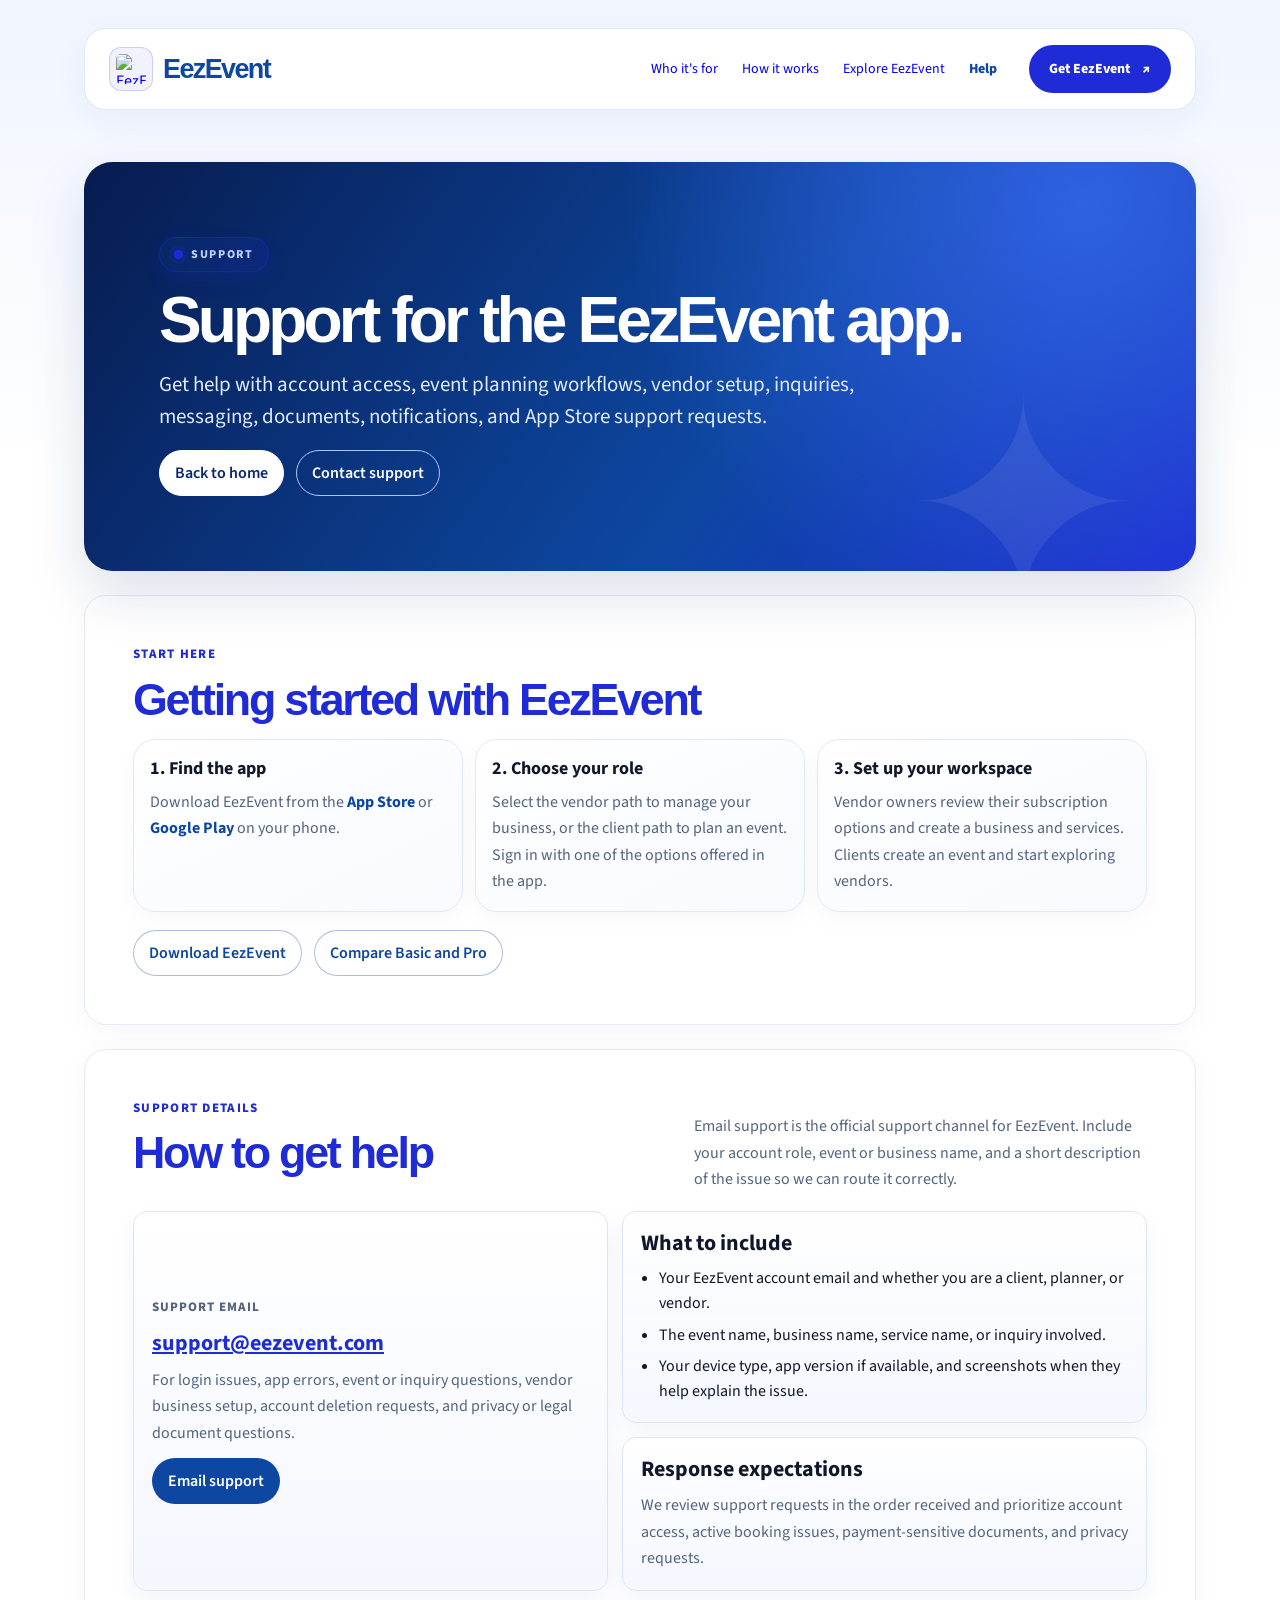
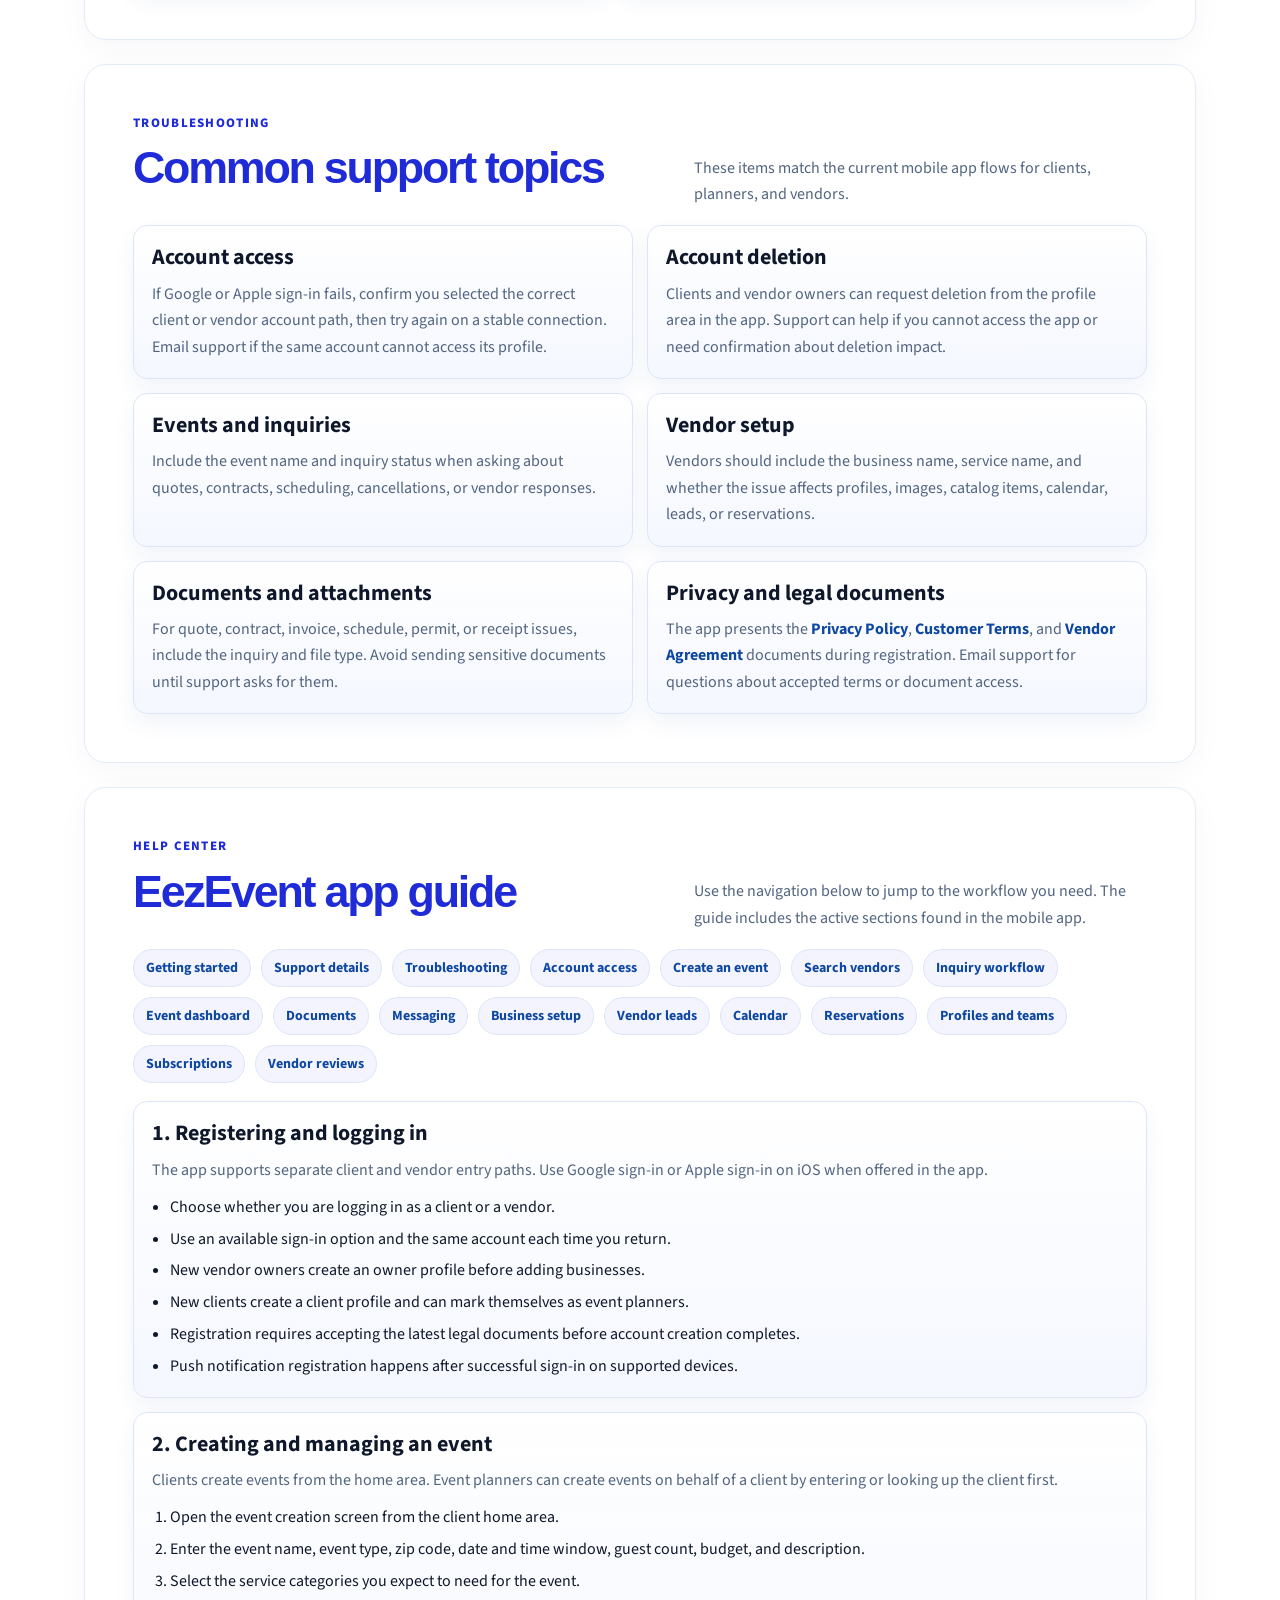
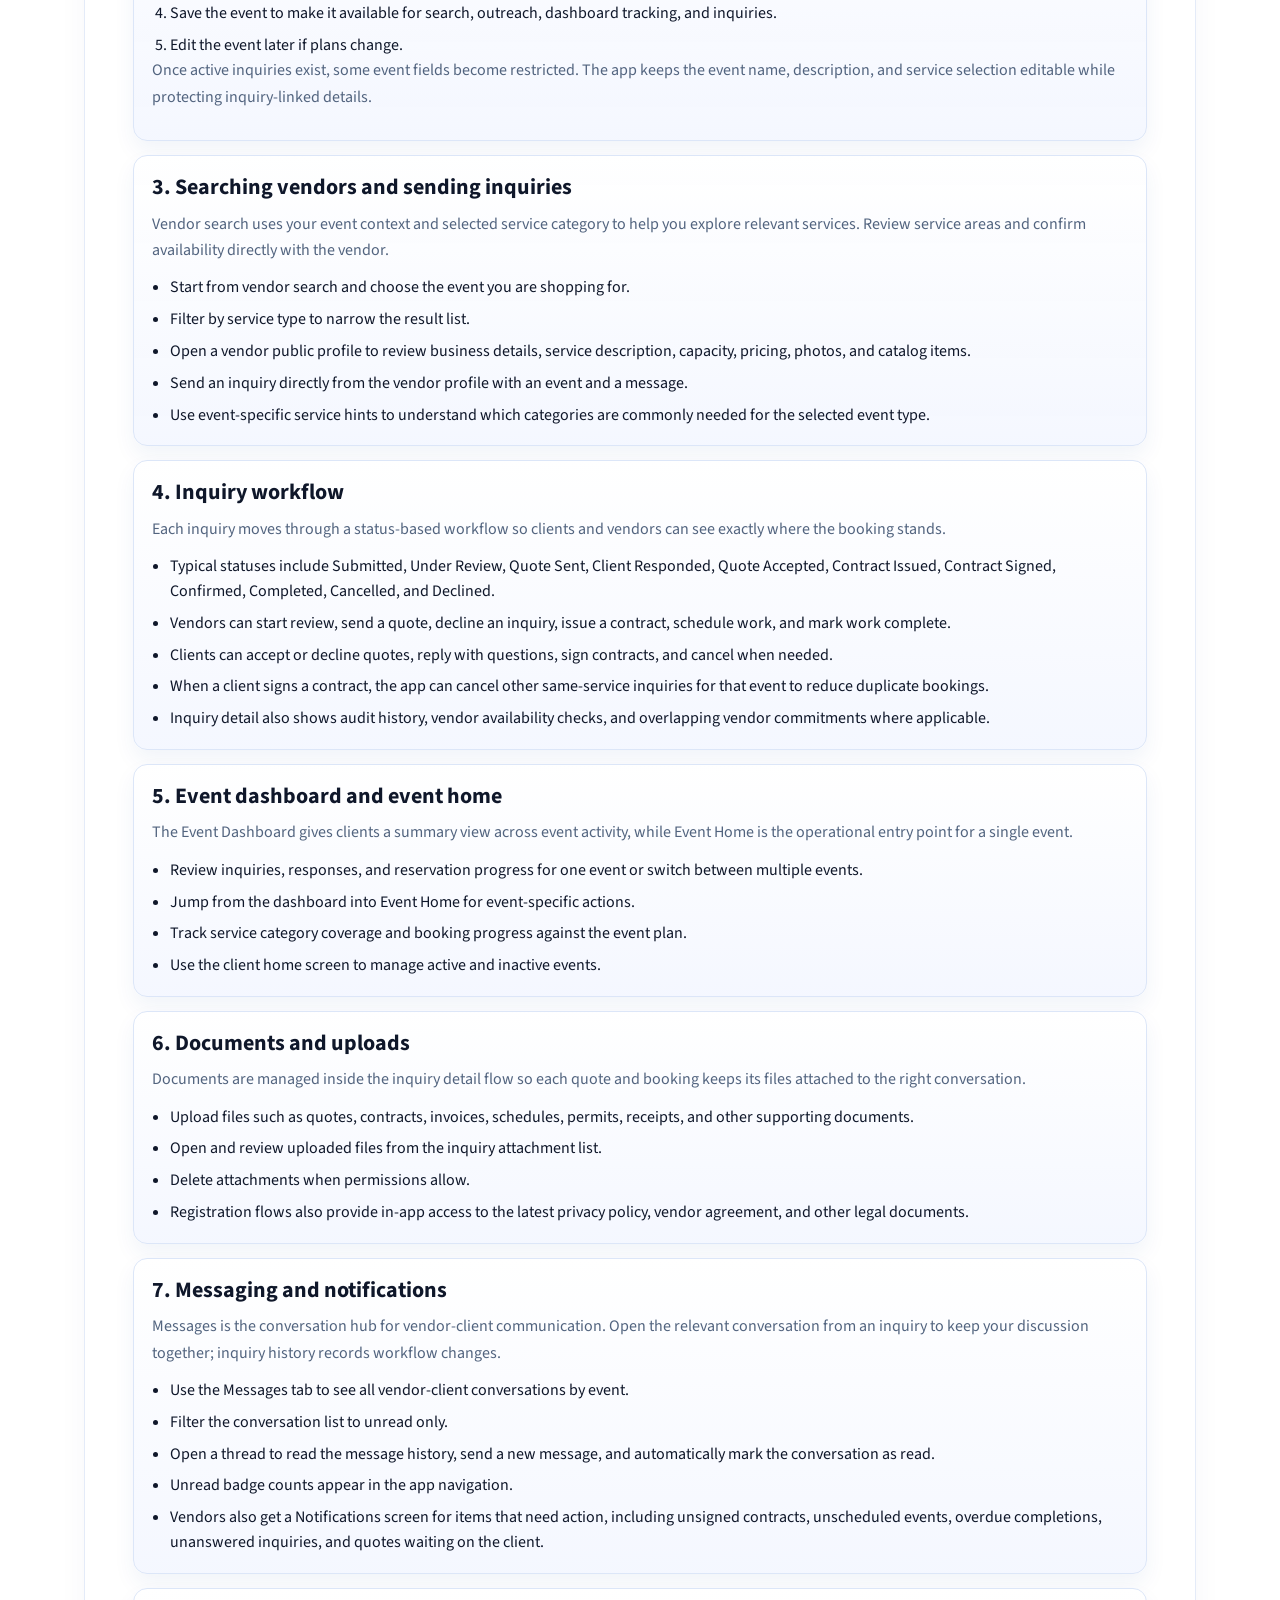
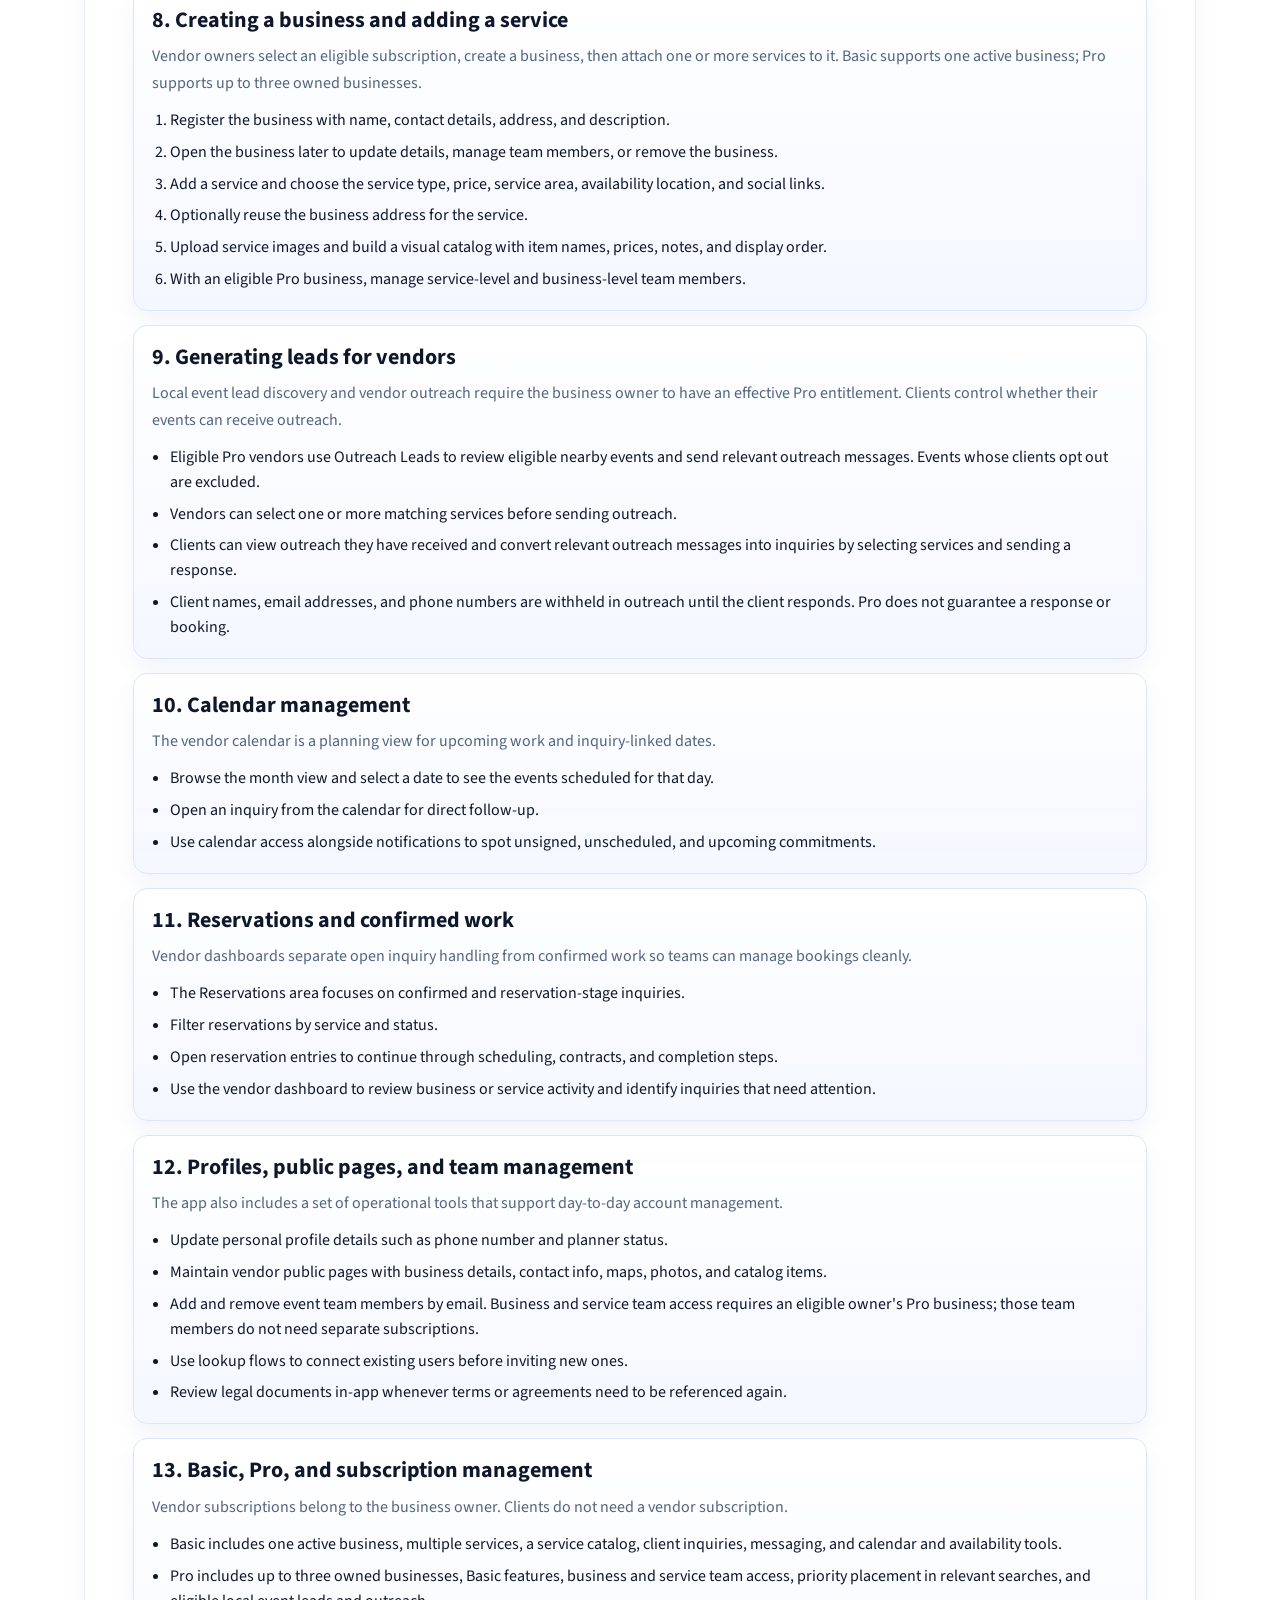
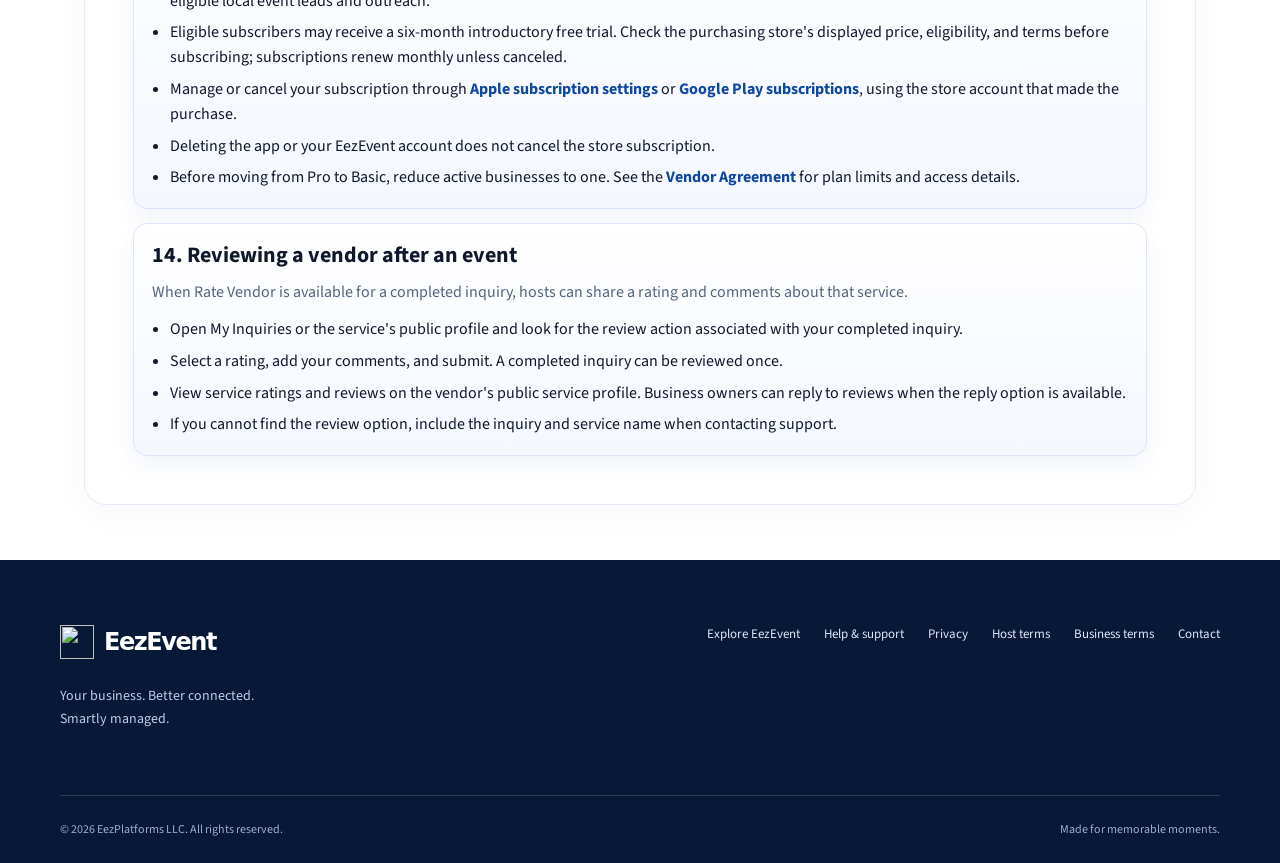
==== commit 867c5ceb: "Add footer styles for public site layout - Introduced a new CSS file for the site footer to maintain" ====
--- a/help.html
+++ b/help.html
@@ -26,7 +26,9 @@
       rel="stylesheet"
     />
     <link rel="stylesheet" href="./styles.css" />
-  </head>
+    <link rel="stylesheet" href="./secondary-modern.css">
+    <link rel="stylesheet" href="./footer.css">
+</head>
   <body>
     <a class="skip-link" href="#main-content">Skip to content</a>
     <main class="page" id="main-content">
@@ -35,15 +37,15 @@
           <img class="brand-logo" src="./assets/eezevent-just-logo.png" alt="EezEvent logo" />
           <span class="brand-wordmark">EezEvent</span>
         </a>
-        <div class="button-row topbar-actions" aria-label="Site navigation">
-          <a
-            class="btn btn-solid btn-icon btn-download"
-            href="./index.html#get-started"
-            >Get the app</a
-          >
-          <a class="btn btn-outline btn-icon btn-support" href="./help.html">Support</a>
-          <a class="btn btn-outline btn-icon btn-overview" href="./marketing.html">Features</a>
-        </div>
+        <nav class="secondary-nav" aria-label="Main navigation">
+          <div class="secondary-nav-links">
+            <a href="./index.html#experiences">Who it's for</a>
+            <a href="./index.html#how-it-works">How it works</a>
+            <a href="./marketing.html">Explore EezEvent</a>
+            <a href="./help.html" aria-current="page">Help</a>
+          </div>
+          <a class="secondary-nav-cta" href="./index.html#get-started">Get EezEvent <span aria-hidden="true">↗</span></a>
+        </nav>
       </header>
 
       <section class="hero-panel">
@@ -414,19 +416,24 @@
         </div>
       </section>
 
-      <footer class="launch-note">
-        <p>
-          <a class="footer-link" href="./marketing.html">Features</a> |
-          <a class="footer-link" href="./index.html">Back to EezEvent home</a>
-        </p>
-        <p>
-          <a class="footer-link" href="./agreements/privacy-policy.html">Privacy Policy</a> |
-          <a class="footer-link" href="./agreements/customer-agreement.html">Customer Terms</a> |
-          <a class="footer-link" href="./agreements/vendor-agreement.html">Vendor Agreement</a>
-        </p>
-        <p>Contact: <a class="footer-link" href="mailto:support@eezevent.com">support@eezevent.com</a></p>
-        <p>© 2026 EezPlatforms LLC. EezEvent is a product of EezPlatforms LLC. All rights reserved.</p>
-      </footer>
-    </main>
+      </main>
+<footer class="site-footer">
+  <div class="site-footer-inner site-footer-main">
+    <div>
+      <a class="site-footer-brand" href="./index.html" aria-label="EezEvent home"><img src="./assets/eezevent-just-logo.png" alt="" width="34" height="34"><span>EezEvent</span></a>
+      <p class="site-footer-description">Your business. Better connected.<br>Smartly managed.</p>
+    </div>
+    <nav class="site-footer-links" aria-label="Footer navigation">
+      <a href="./marketing.html">Explore EezEvent</a>
+      <a href="./help.html">Help &amp; support</a>
+      <a href="./agreements/privacy-policy.html">Privacy</a>
+      <a href="./agreements/customer-agreement.html">Host terms</a>
+      <a href="./agreements/vendor-agreement.html">Business terms</a>
+      <a href="mailto:support@eezevent.com">Contact</a>
+    </nav>
+  </div>
+  <div class="site-footer-inner site-footer-bottom"><span>© 2026 EezPlatforms LLC. All rights reserved.</span><span>Made for memorable moments.</span></div>
+</footer>
+
   </body>
 </html>
--- a/styles.css
+++ b/styles.css
@@ -921,27 +921,51 @@
 }
 .faq-list details {
   border-top: 1px solid var(--line);
-  padding: 16px 0;
 }
 .faq-list details:last-child {
-  padding-bottom: 0;
+  border-bottom: 1px solid var(--line);
 }
 .faq-list summary {
+  display: flex;
+  align-items: center;
+  justify-content: space-between;
+  gap: 20px;
+  padding: 18px 4px;
+  border-radius: 8px;
   cursor: pointer;
+  list-style: none;
   color: var(--navy);
   font-size: 18px;
   font-weight: 700;
   line-height: 1.5;
+  text-align: left;
+}
+.faq-list summary::-webkit-details-marker {
+  display: none;
+}
+.faq-list summary::after {
+  content: "";
+  width: 9px;
+  height: 9px;
+  margin-right: 4px;
+  border-right: 2px solid currentColor;
+  border-bottom: 2px solid currentColor;
+  transform: rotate(45deg);
+  flex-shrink: 0;
+}
+.faq-list details[open] > summary::after {
+  transform: rotate(225deg);
 }
 .faq-list p {
   color: var(--ink-soft);
   line-height: 1.6;
-  margin: 12px 0 0;
-  max-width: 85ch;
+  margin: 0;
+  padding: 0 4px 20px;
+  max-width: none;
 }
 summary:focus-visible {
-  outline: 3px solid var(--navy-strong);
-  outline-offset: 4px;
+  outline: 2px solid var(--navy-strong);
+  outline-offset: -2px;
 }
 .download-grid {
   display: grid;
@@ -983,8 +1007,12 @@
 }
 .pillar-detail-heading {
   display: flex;
-  align-items: flex-start;
+  align-items: center;
   gap: 18px;
+  margin-bottom: 16px;
+}
+.pillar-detail-heading .section-kicker {
+  margin: 0;
 }
 .pillar-detail-heading > div {
   flex: 1;
@@ -1041,3 +1069,7 @@
     flex-direction: column;
   }
 }
+
+/* Approved EezEvent capability highlights */
+.eezevent-feature-grid { grid-template-columns: repeat(auto-fit, minmax(min(100%, 250px), 1fr)); }
+.eezevent-feature-grid .card { min-width: 0; }
--- a/secondary-modern.css
+++ b/secondary-modern.css
@@ -0,0 +1,76 @@
+/* Shared secondary-page EezEvent royal-blue experience. Non-destructive visual overrides. */
+:root{--ink:#0f172a;--ink-soft:#52647f;--navy:#0d47a1;--navy-strong:#1e2bd6;--paper:#f2f6ff;--surface:#fff;--line:#dce6f8;--royal-blue:#1e2bd6}
+html{scroll-behavior:smooth}
+body{background:linear-gradient(180deg,#f0f5ff 0,#fff 470px)!important;color:#0f172a!important;font-family:"DM Sans","Source Sans 3",system-ui,sans-serif!important}
+.page,body>main{max-width:1160px!important;margin-inline:auto!important}
+.page{gap:24px!important}
+.topbar{border:1px solid #e0e9fb!important;background:#fff!important;box-shadow:0 12px 36px #0b286a0d!important;border-radius:22px!important;padding:16px 24px!important}
+.brand-wordmark{font-family:Manrope,"DM Sans",sans-serif!important;font-weight:800!important;font-size:27px!important;letter-spacing:-.06em!important;color:#0d47a1!important;transform:none!important}
+.brand-logo{border-radius:12px!important}
+.topbar-actions{display:flex!important;flex-wrap:wrap!important;gap:8px!important}
+.secondary-nav{display:flex;align-items:center;justify-content:flex-end;gap:32px;margin-left:auto}
+.secondary-nav-links{display:flex;align-items:center;flex-wrap:wrap;gap:24px;font-size:14px;color:#52647f}
+.secondary-nav a{text-decoration:none;white-space:nowrap}
+.secondary-nav-links a:hover,.secondary-nav-links a[aria-current="page"]{color:#0d47a1}
+.secondary-nav-links a[aria-current="page"]{font-weight:800}
+.secondary-nav-cta{display:inline-flex;align-items:center;justify-content:center;gap:12px;padding:14px 20px;border-radius:100px;background:#1e2bd6;color:#fff;font-size:14px;font-weight:800}
+.secondary-nav-cta:hover{background:#0d47a1}
+@media(max-width:1000px){.topbar{flex-wrap:wrap}.secondary-nav{flex-wrap:wrap;gap:16px}.secondary-nav-links{gap:18px}}
+@media(max-width:700px){.secondary-nav{width:100%;justify-content:space-between;margin-left:0}.secondary-nav-links{gap:12px 18px;font-size:13px}.secondary-nav-cta{padding:12px 18px;font-size:13px}}
+.topbar-actions .btn,.topbar-actions a{border-radius:999px!important;font-size:13px!important;font-weight:800!important;padding:12px 18px!important;text-decoration:none!important;transition:background .2s,transform .2s}
+.topbar-actions .btn:hover,.topbar-actions a:hover{transform:translateY(-1px)}
+.topbar-actions .btn-solid{background:#1e2bd6!important;color:#fff!important;border-color:#1e2bd6!important}
+.topbar-actions .btn-outline,.topbar-actions a:not(.btn-solid){background:#f1f5ff!important;color:#0d47a1!important;border-color:#dce6f8!important}
+.hero-panel{position:relative!important;overflow:hidden!important;border:0!important;border-radius:28px!important;background:radial-gradient(circle at 90% 10%,#2e62df 0,transparent 43%),linear-gradient(125deg,#071c50,#0d47a1 60%,#1e2bd6)!important;color:#fff!important;padding:clamp(34px,6vw,75px)!important;box-shadow:0 22px 55px #0b286a25!important}
+.hero-panel::after{content:"✦";position:absolute;right:5%;bottom:-85px;font-size:280px;line-height:1;color:#ffffff13;pointer-events:none}
+.hero-panel h1{font-family:Manrope,"DM Sans",sans-serif!important;font-weight:800!important;letter-spacing:-.06em!important;line-height:1.08!important;font-size:clamp(38px,5vw,66px)!important;max-width:850px!important;color:#fff!important}
+.hero-panel .eyebrow{color:#bcd3ff!important;font-size:12px!important;font-weight:800!important;letter-spacing:.14em!important;text-transform:uppercase}
+.hero-panel .subtitle,.hero-panel p{color:#e1ebff!important;max-width:750px!important}
+.hero-panel .btn-solid{background:#fff!important;color:#0b286a!important;border-color:#fff!important}
+.hero-panel .btn-outline{color:#fff!important;border-color:#abc7ff!important;background:transparent!important}
+.section,.section-card,.pillar-card,.plan-card,.download-card,.faq-list,.setup-steps li,.audience-columns article,.card,.feature-card{border-radius:22px!important}
+.section{background:#fff!important;border:1px solid #e4ebf8!important;padding:clamp(25px,4vw,48px)!important;box-shadow:0 8px 32px #0b286a09!important}
+.section h2,.section-card h2,.cta h2{font-family:Manrope,"DM Sans",sans-serif!important;font-weight:800!important;letter-spacing:-.05em!important;line-height:1.15!important}
+.section h2{font-size:clamp(29px,3.5vw,46px)!important}
+.section-kicker{color:#1e2bd6!important;font-weight:800!important;letter-spacing:.1em!important;text-transform:uppercase}
+.section-intro,.content-note,.section p{line-height:1.65}
+.pillar-card,.plan-card,.download-card,.audience-columns article,.card,.feature-card{border:1px solid #e0e9fb!important;background:linear-gradient(155deg,#fff,#f8faff)!important;box-shadow:0 8px 24px #0b286a08!important}
+.pillar-number,.pillar-icon,.text-link,.footer-link{color:#0d47a1}
+.btn,.text-link{border-radius:999px!important}
+/* Feature illustrations share one responsive layout across the five pillars. */
+.pillar-detail{display:grid;grid-template-columns:minmax(0,1.15fr) minmax(0,1fr);align-items:center;gap:clamp(28px,4vw,56px)}
+.pillar-copy{min-width:0}
+.connected-tools-heading{max-width:760px;margin-bottom:28px}
+.connected-tools-grid{display:grid;grid-template-columns:repeat(2,minmax(0,1fr));gap:18px;margin-bottom:24px}
+.connected-tools-grid .card{padding:28px;min-width:0}
+.connected-tools-grid .connected-tools-label{color:#0d47a1;font-size:12px;font-weight:800;letter-spacing:.08em;text-transform:uppercase;margin:0 0 14px}
+.connected-tools-grid h3{font-family:Manrope,"DM Sans",sans-serif;font-size:22px;letter-spacing:-.035em;line-height:1.3;margin:0 0 12px}
+.connected-tools-grid .card>p:last-child{margin:0}
+@media(max-width:640px){.connected-tools-grid{grid-template-columns:minmax(0,1fr)}.connected-tools-grid .card{padding:22px}}
+.pillar-copy h2{margin-bottom:18px}
+.pillar-copy .text-link{display:inline-block}
+.pillar-visual{margin:0;overflow:hidden;border:1px solid #e0e9fb;border-radius:24px;background:#eef4ff;box-shadow:0 18px 40px #0b286a0c}
+.pillar-visual img{display:block;width:100%;height:auto;aspect-ratio:3/2;object-fit:cover}
+#capture .pillar-visual,#communicate .pillar-visual{grid-column:1;grid-row:1}
+#capture .pillar-copy,#communicate .pillar-copy{grid-column:2;grid-row:1}
+@media(max-width:800px){.pillar-detail{grid-template-columns:minmax(0,1fr);gap:28px}#capture .pillar-visual,#communicate .pillar-visual,#capture .pillar-copy,#communicate .pillar-copy{grid-column:auto;grid-row:auto}.pillar-visual{max-width:560px;width:100%;justify-self:center}}
+.cta{background:linear-gradient(120deg,#071c50,#0d47a1)!important;color:#fff!important;border-radius:26px!important;padding:clamp(28px,4vw,52px)!important}
+.cta h2,.cta p{color:#fff!important}
+.cta .btn-solid{background:#fff!important;color:#0b286a!important;border-color:#fff!important}
+.cta .btn-outline{background:transparent!important;color:#fff!important;border-color:#bcd3ff!important}
+.cta .btn-solid:hover{background:#e1ebff!important;border-color:#e1ebff!important}
+.cta .btn-outline:hover{background:#ffffff1a!important;border-color:#fff!important}
+.launch-note{color:#536582!important}
+.launch-note a{color:#0d47a1!important}
+:focus-visible{outline:3px solid #f0b84b!important;outline-offset:3px!important}
+/* Legal documents retain their original text and structure. */
+body>main{padding:28px 24px 55px!important}
+body>main>.topbar{margin-bottom:28px!important}
+body>main>article{background:#fff!important;border:1px solid #e0e9fb!important;border-radius:28px!important;padding:clamp(24px,5vw,62px)!important;box-shadow:0 12px 36px #0b286a0d!important;line-height:1.75!important}
+body>main>article h1{font-family:Manrope,"DM Sans",sans-serif!important;font-size:clamp(32px,4vw,50px)!important;letter-spacing:-.055em!important;line-height:1.12!important;color:#0b286a!important}
+body>main>article h2,body>main>article h3{font-family:Manrope,"DM Sans",sans-serif!important;letter-spacing:-.025em!important;color:#0d47a1!important;scroll-margin-top:25px}
+body>main>article p,body>main>article li{line-height:1.75!important}
+body>main>article .effective-date{display:inline-block!important;background:#eef3ff!important;color:#38528a!important;padding:12px 16px!important;border-radius:12px!important}
+body>main>article a{color:#0d47a1!important}
+@media(max-width:700px){.topbar{padding:14px!important;gap:14px!important}.brand-wordmark{font-size:22px!important}.topbar-actions{gap:5px!important}.topbar-actions .btn,.topbar-actions a{padding:9px 12px!important;font-size:12px!important}.hero-panel{padding:34px 25px!important}.hero-panel::after{font-size:180px;bottom:-50px}.section{padding:25px!important}body>main{padding:16px!important}body>main>article{padding:24px!important}}
+@media(prefers-reduced-motion:reduce){html{scroll-behavior:auto}.topbar-actions .btn,.topbar-actions a{transition:none}}
--- a/footer.css
+++ b/footer.css
@@ -0,0 +1,14 @@
+/* Shared public-site footer. Keep independent of page-specific styles. */
+.site-footer{background:#071937;color:#fff;font-family:"DM Sans","Source Sans 3",system-ui,sans-serif;text-align:left}
+.site-footer *{box-sizing:border-box}
+.site-footer-inner{width:min(1160px,calc(100% - 48px));margin-inline:auto}
+.site-footer-main{padding:65px 0;display:flex;justify-content:space-between;gap:30px}
+.site-footer a{color:inherit;text-decoration:none}
+.site-footer-brand{display:inline-flex;align-items:center;gap:10px;font-family:Manrope,"DM Sans",system-ui,sans-serif;font-size:24px;font-weight:800;letter-spacing:-.06em}
+.site-footer-brand img{display:block;object-fit:contain}
+.site-footer-description{color:#bbcee9;font-size:14px;line-height:1.6;margin:20px 0 0}
+.site-footer-links{display:flex;flex-wrap:wrap;align-content:flex-start;gap:18px 24px;max-width:570px;color:#dce7f8;font-size:13px}
+.site-footer-links a:hover{text-decoration:underline;text-underline-offset:4px}
+.site-footer a:focus-visible{outline:3px solid #ffcb69;outline-offset:4px}
+.site-footer-bottom{border-top:1px solid #ffffff25;display:flex;justify-content:space-between;gap:16px;padding:24px 0;color:#9aafd0;font-size:12px;line-height:1.6}
+@media(max-width:800px){.site-footer-main{flex-direction:column;padding:45px 0}.site-footer-bottom{flex-direction:column;gap:8px}}
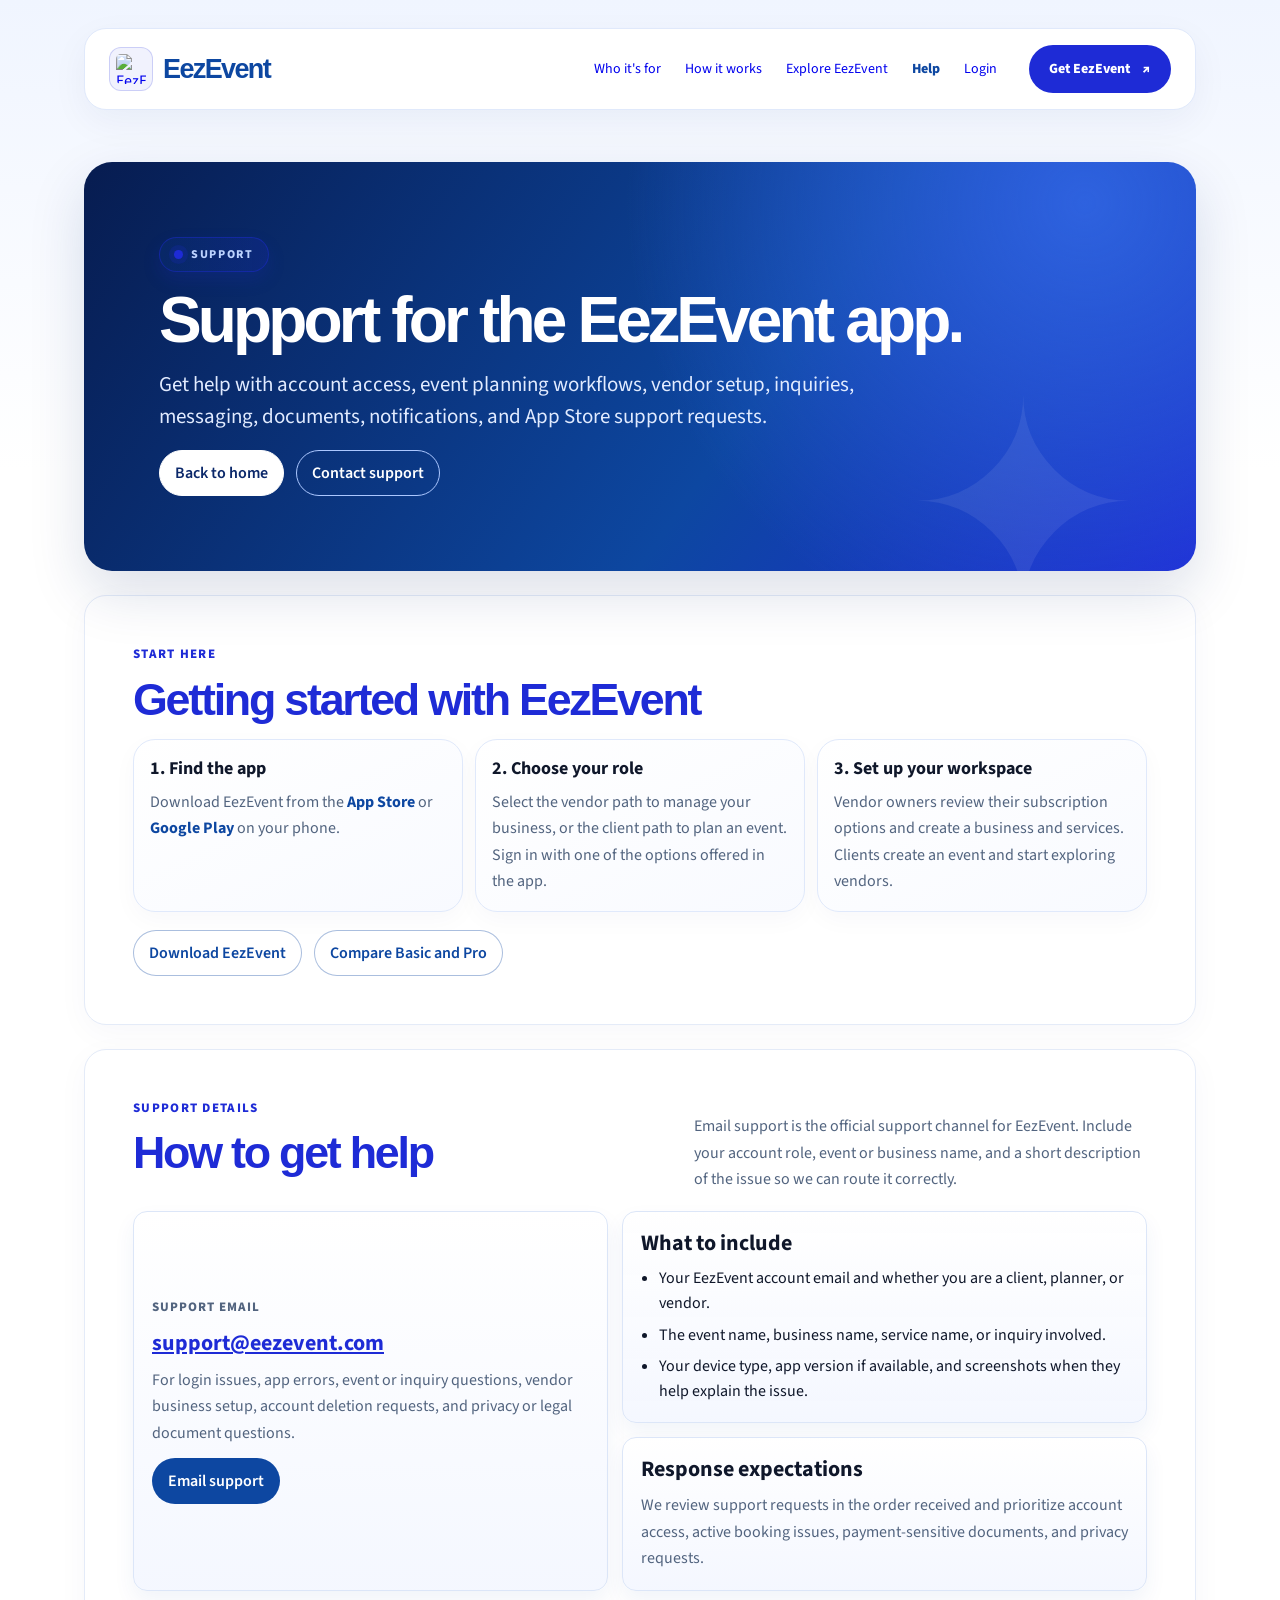
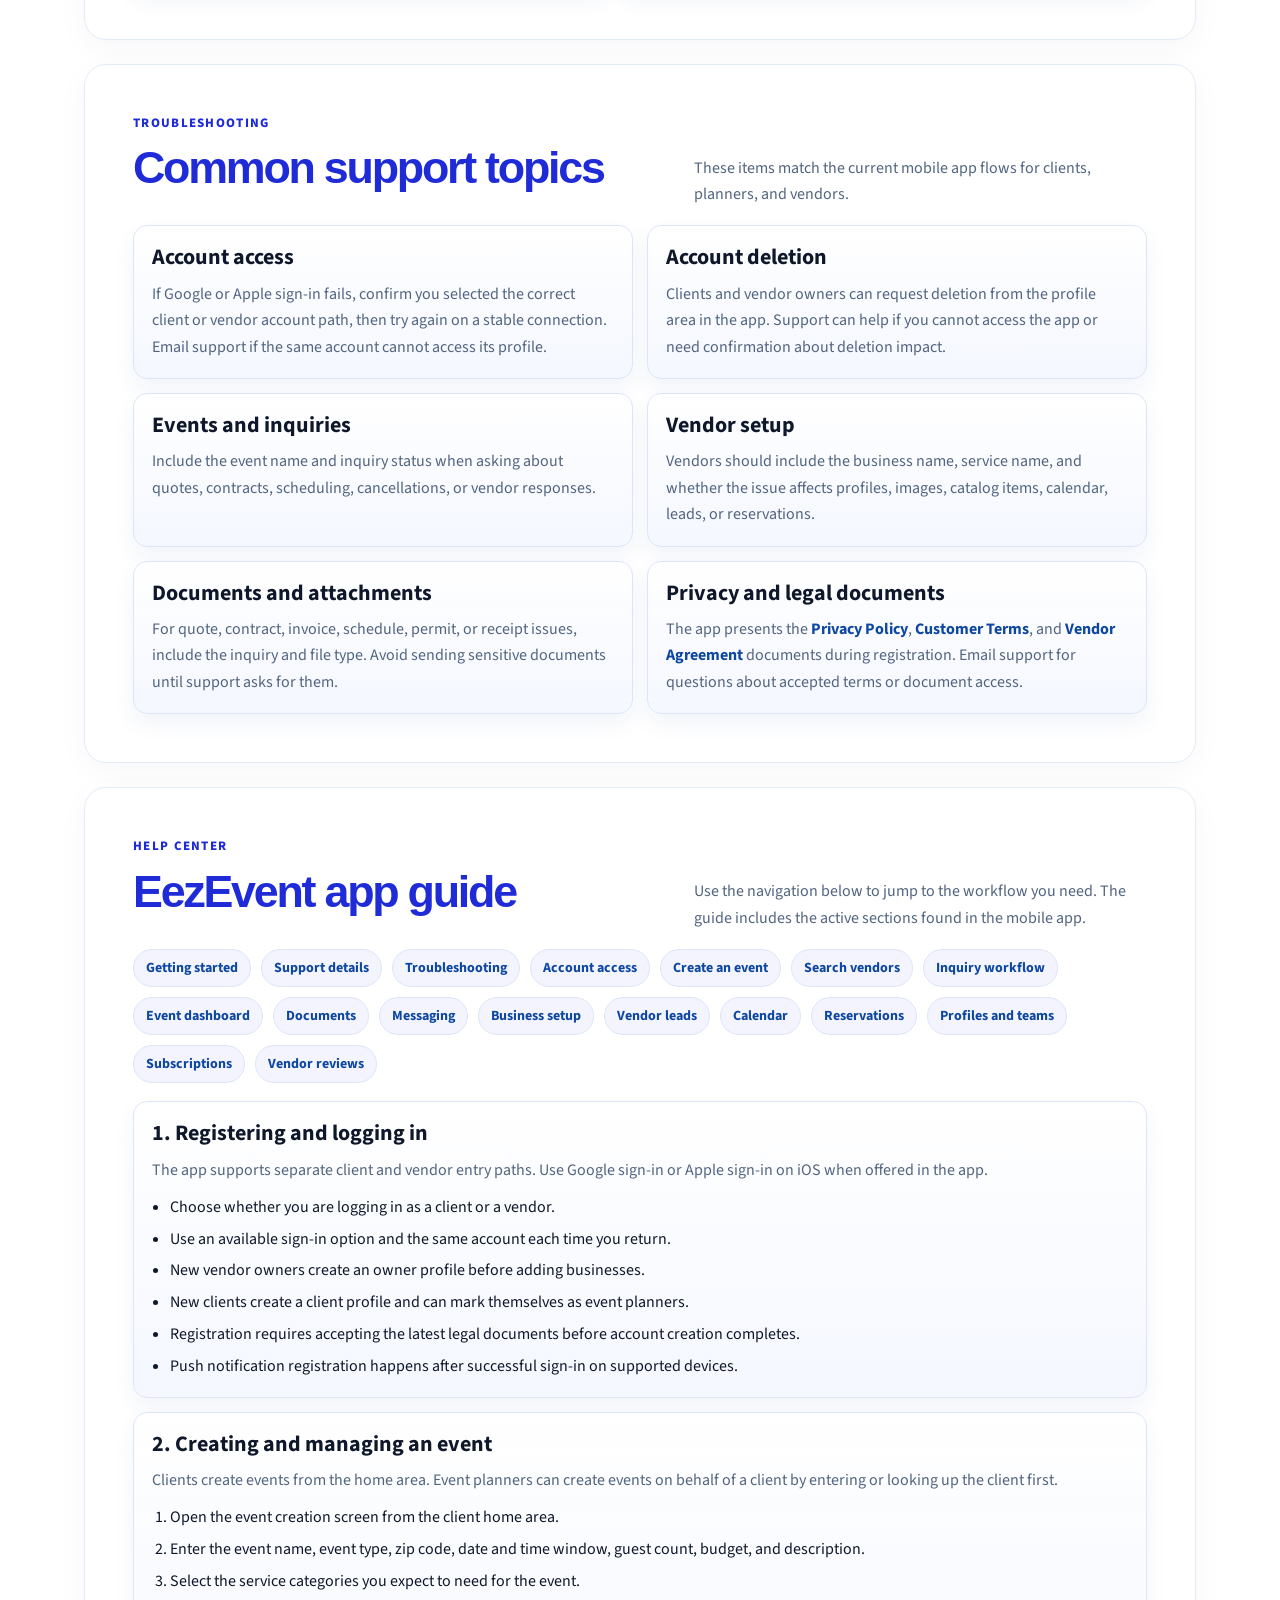
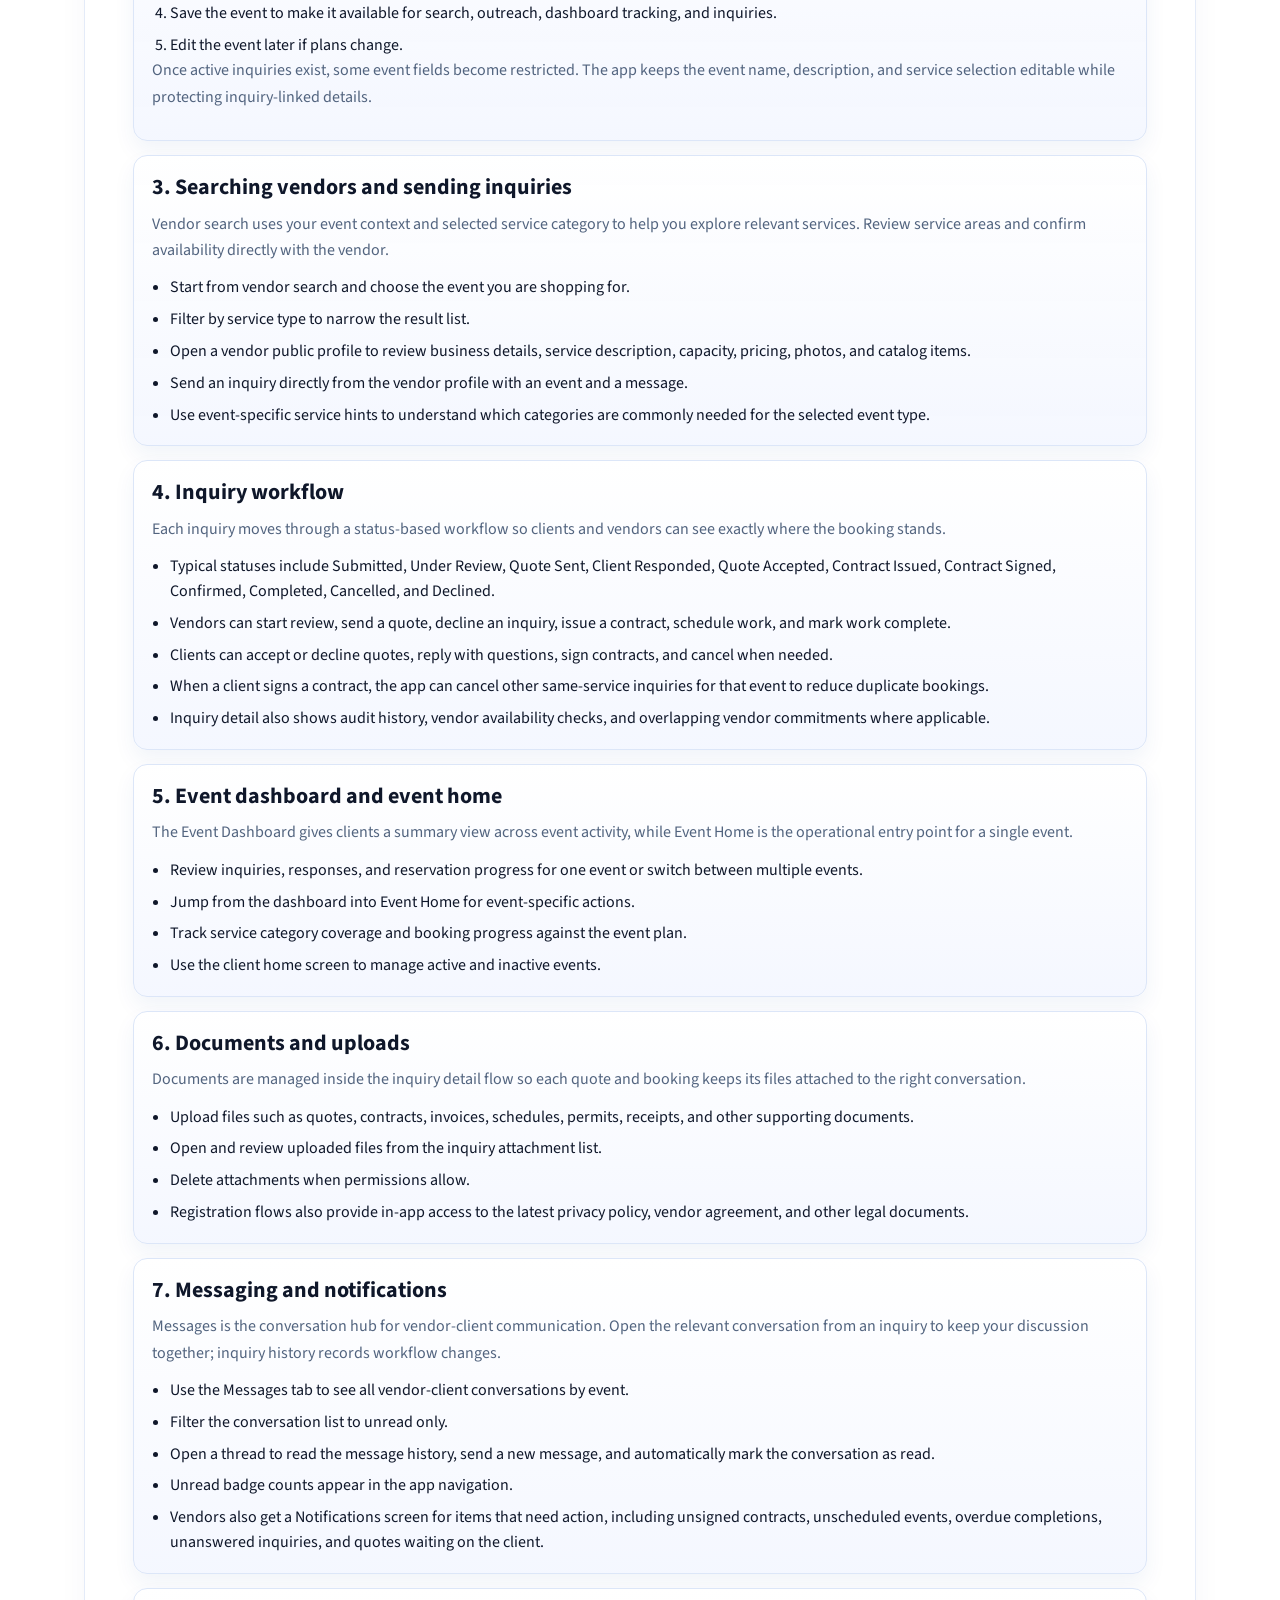
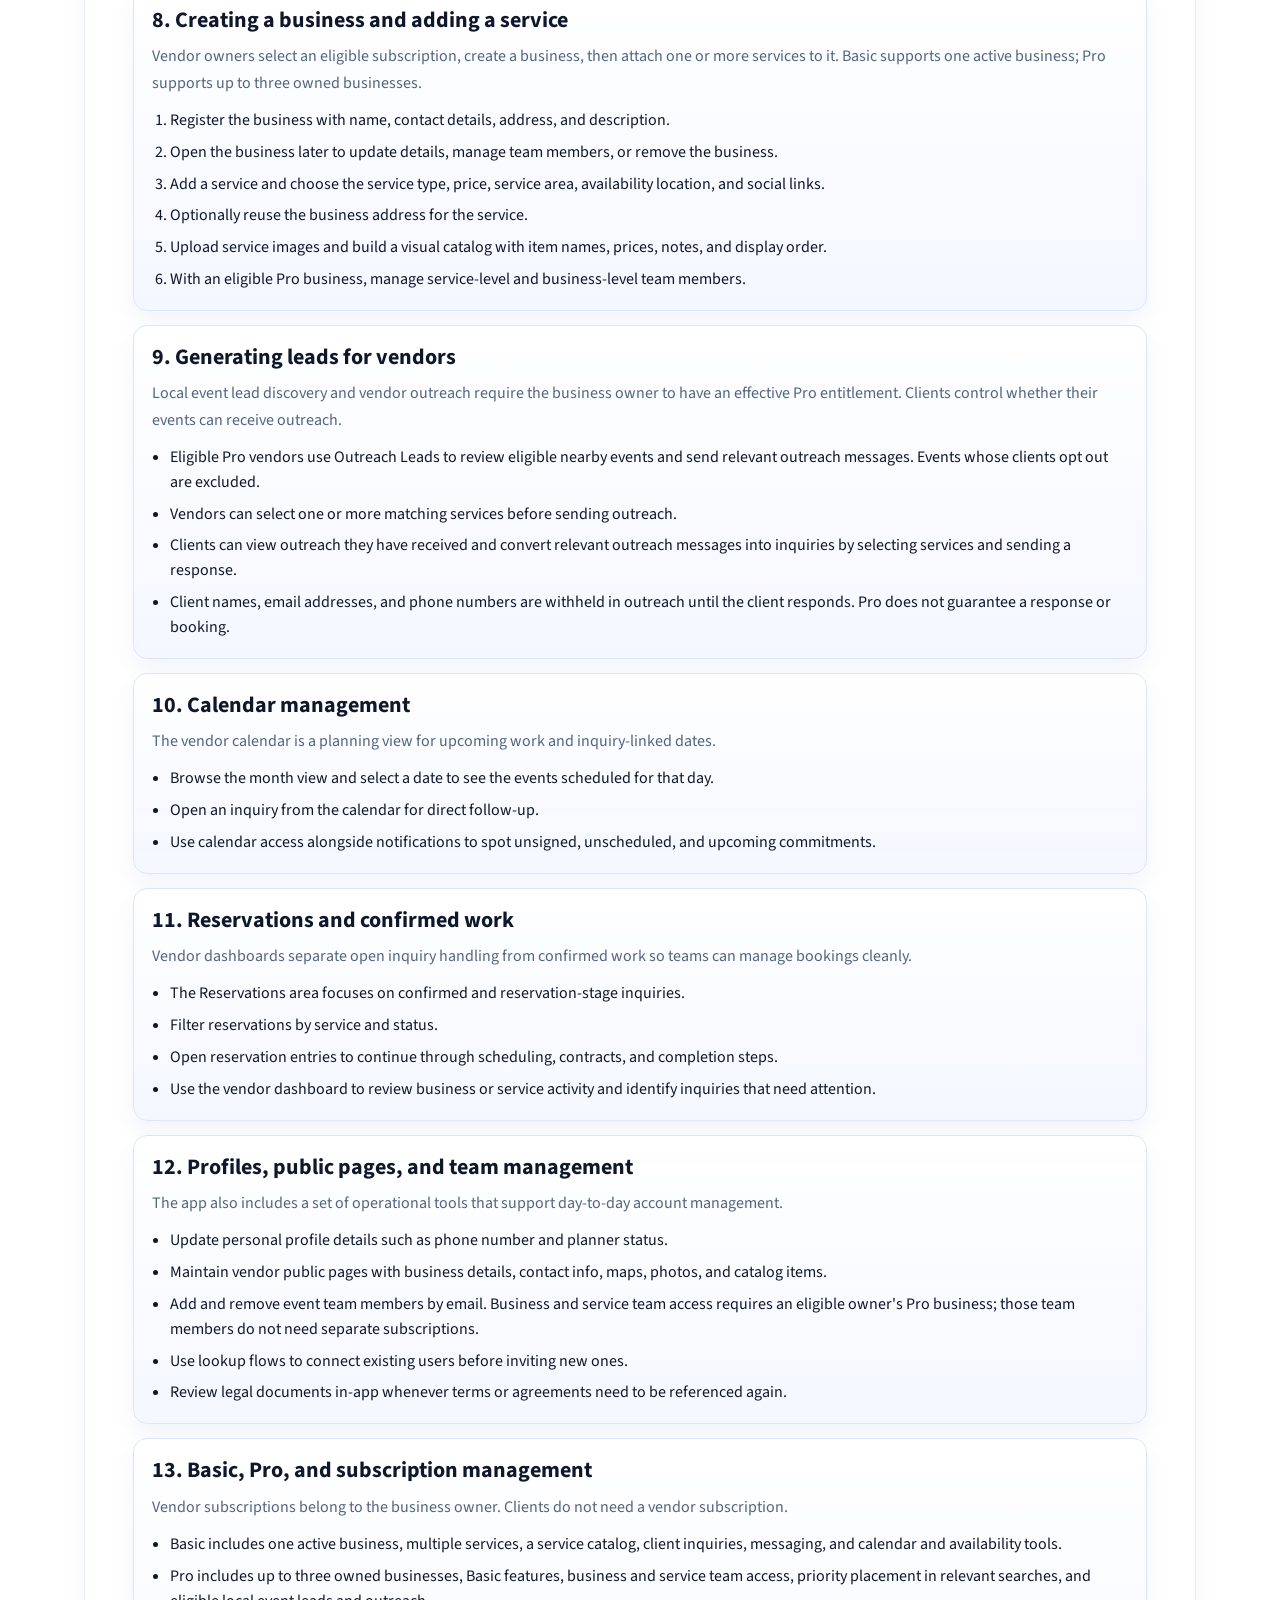
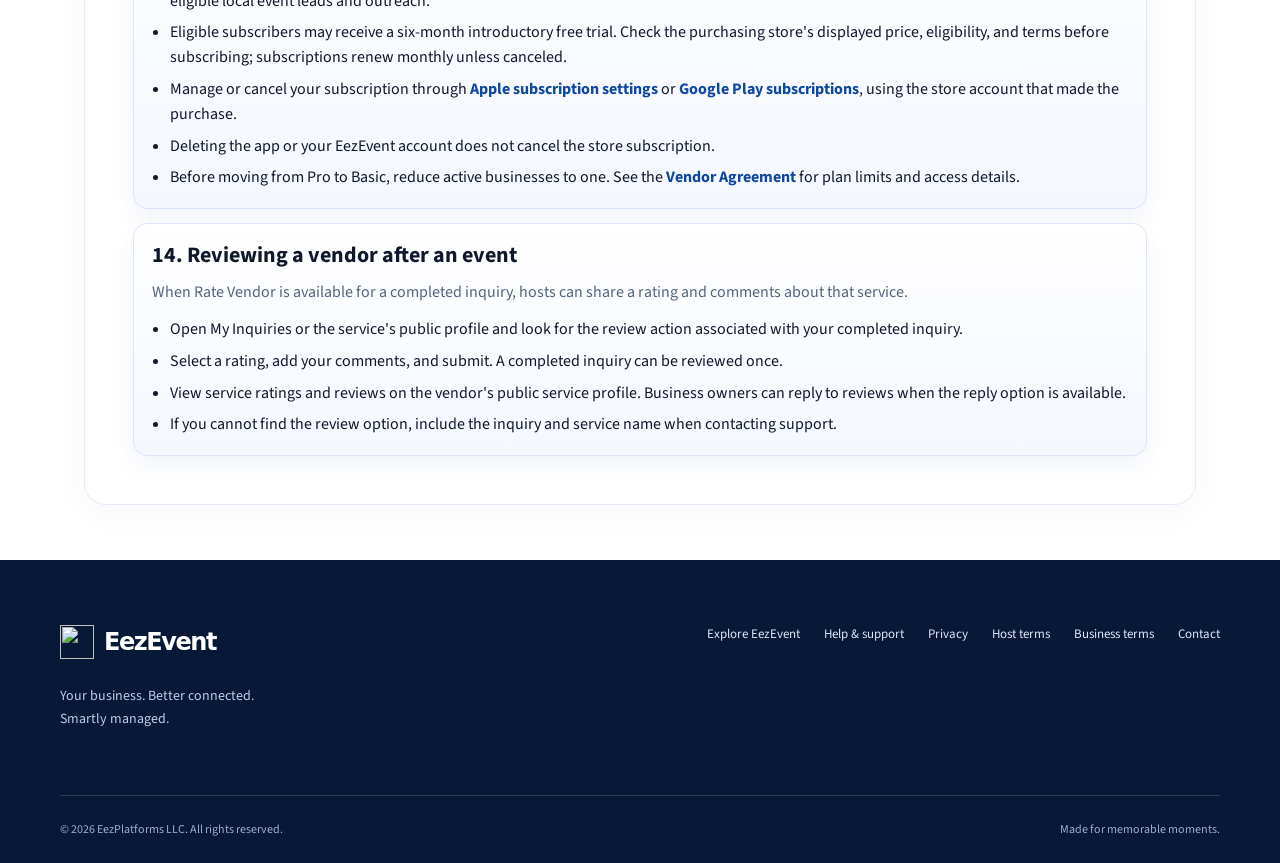
==== commit 4f7a975d: "feat(nav): add Login link to navigation across multiple pages" ====
--- a/help.html
+++ b/help.html
@@ -43,6 +43,7 @@
             <a href="./index.html#how-it-works">How it works</a>
             <a href="./marketing.html">Explore EezEvent</a>
             <a href="./help.html" aria-current="page">Help</a>
+            <a href="https://web.eezevent.com">Login</a>
           </div>
           <a class="secondary-nav-cta" href="./index.html#get-started">Get EezEvent <span aria-hidden="true">↗</span></a>
         </nav>
